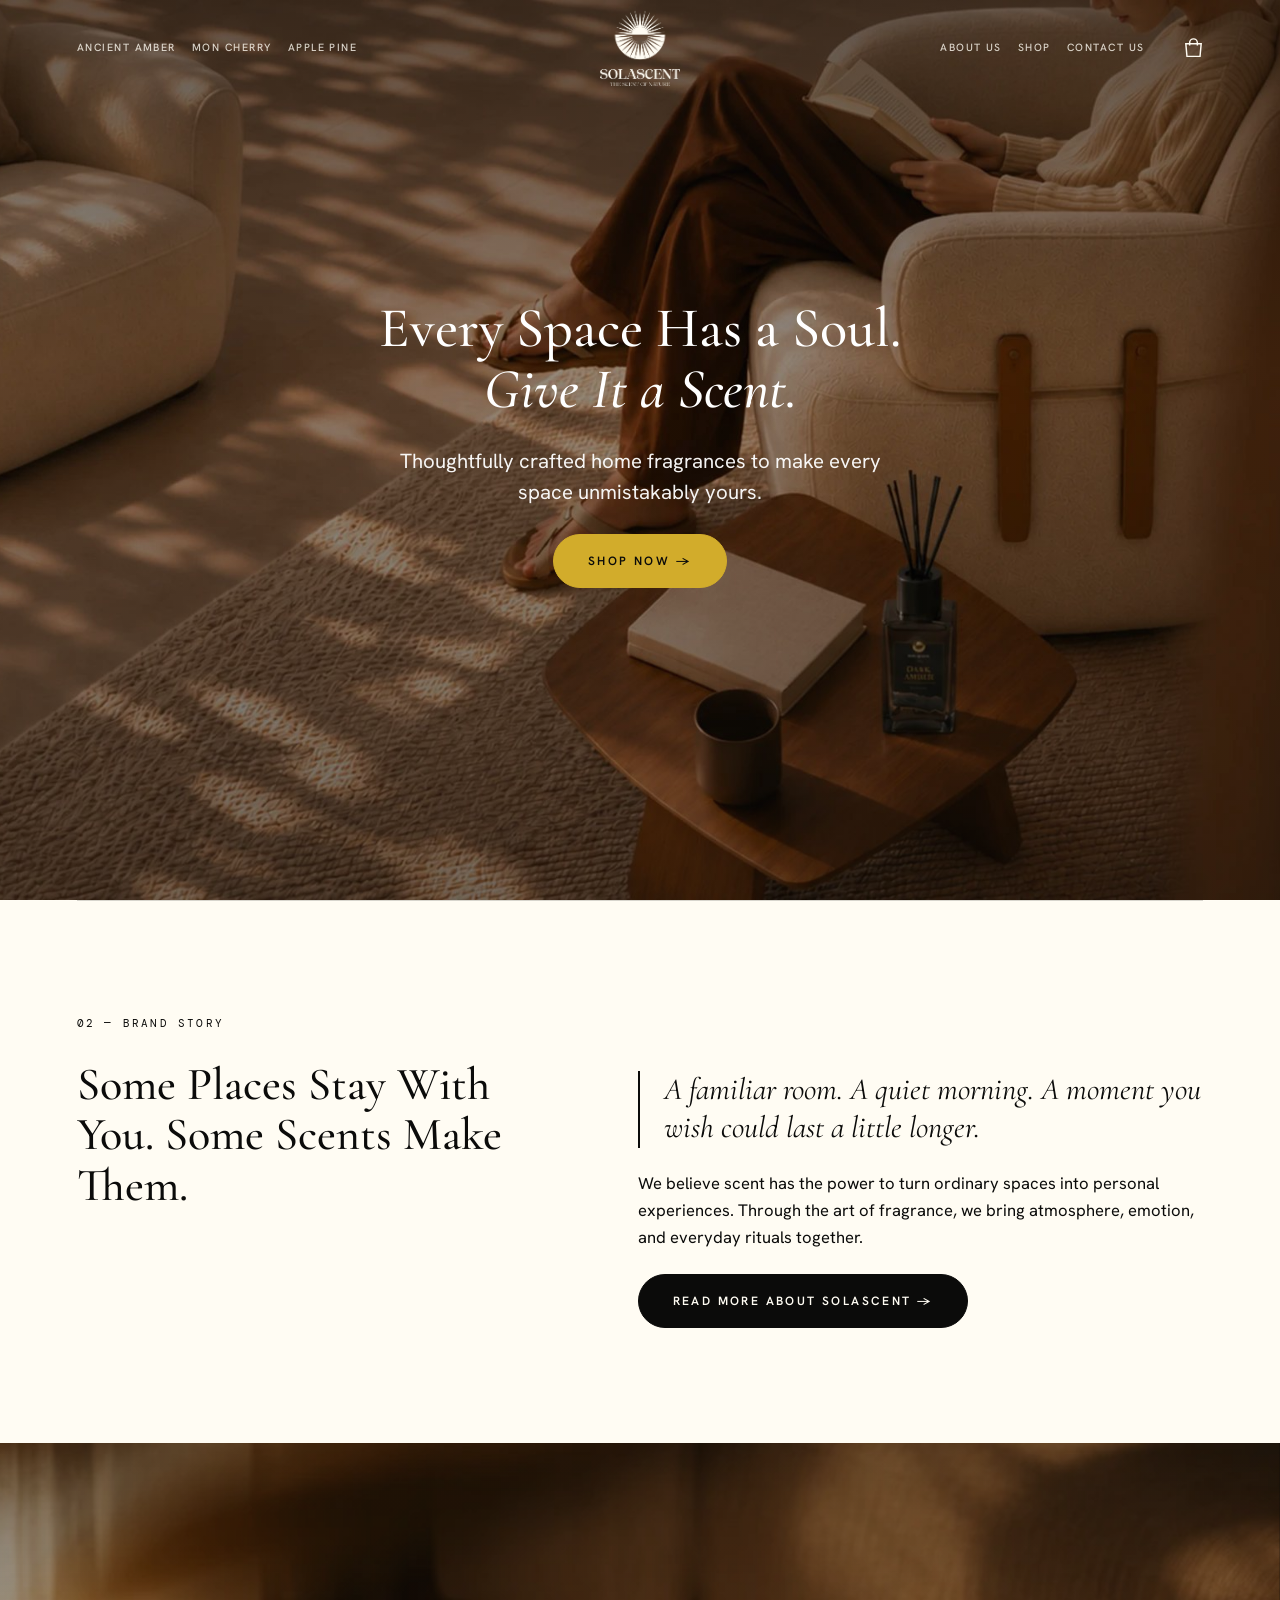
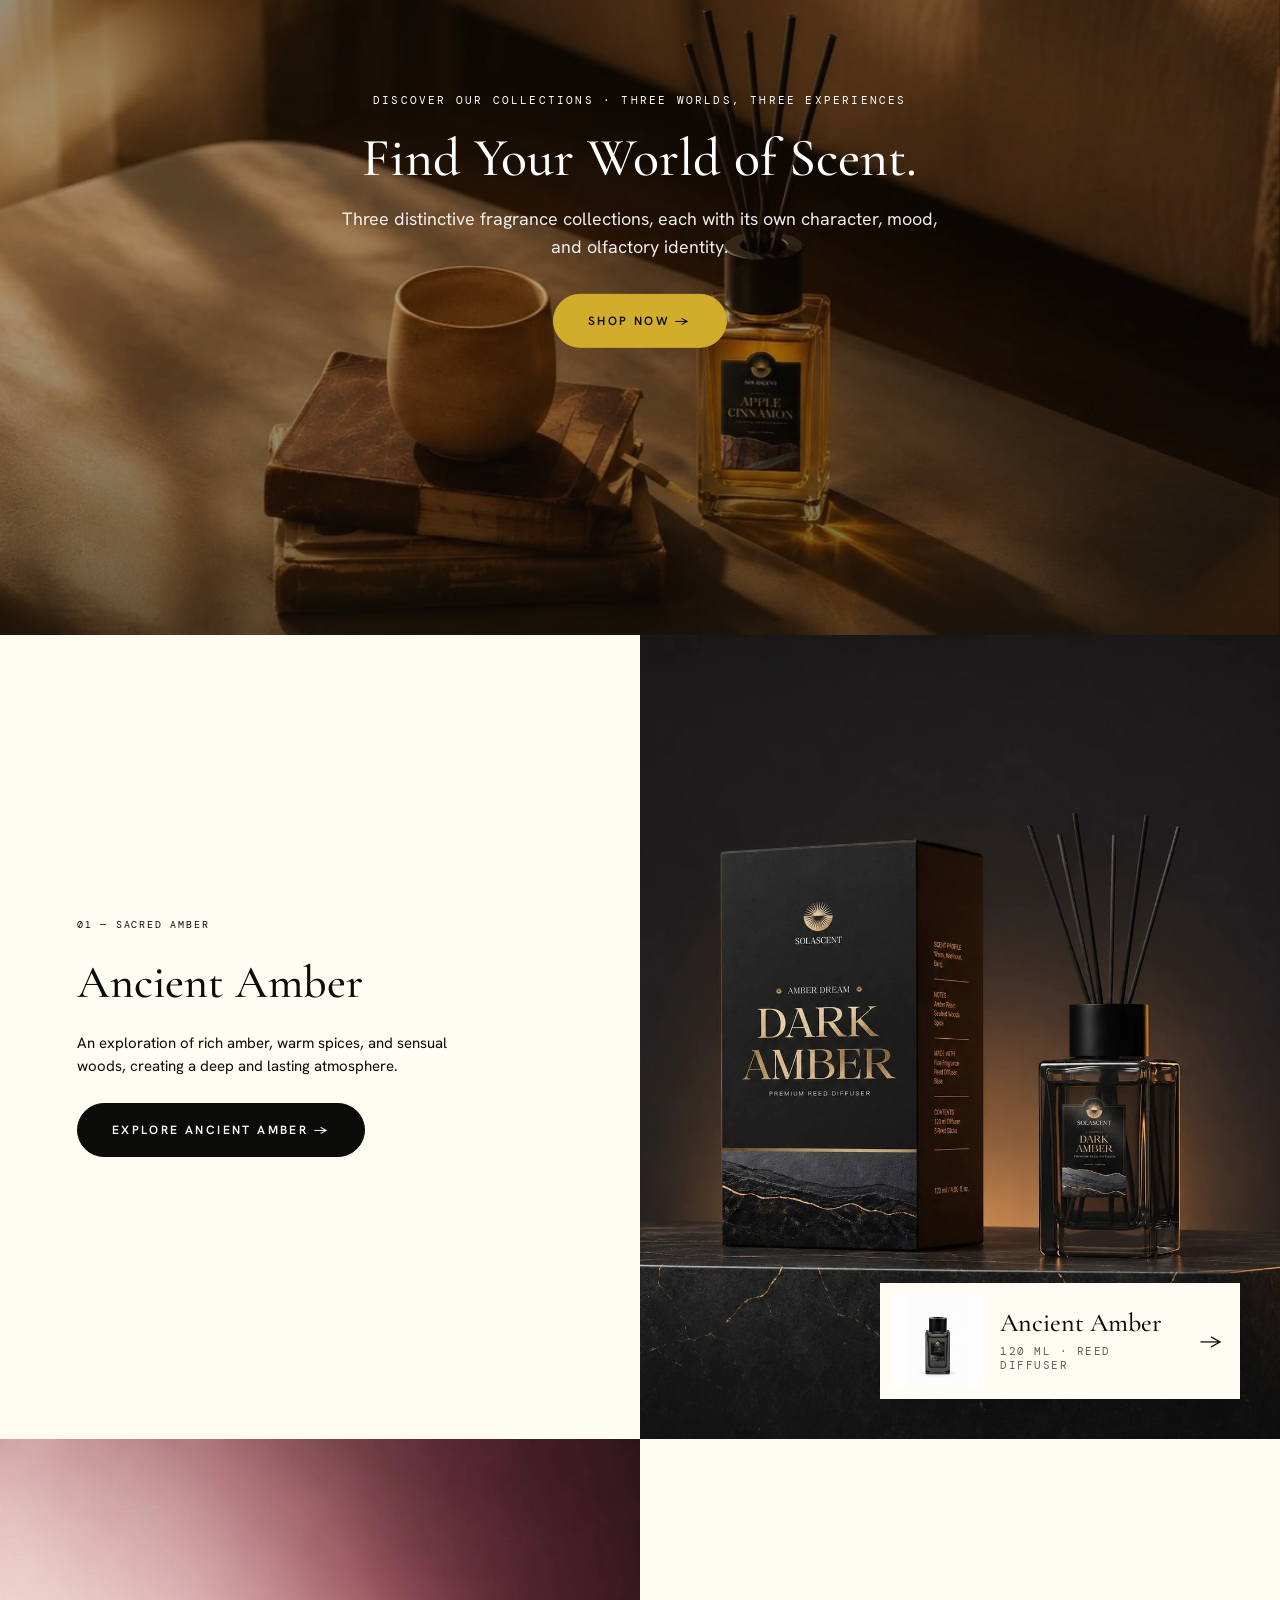
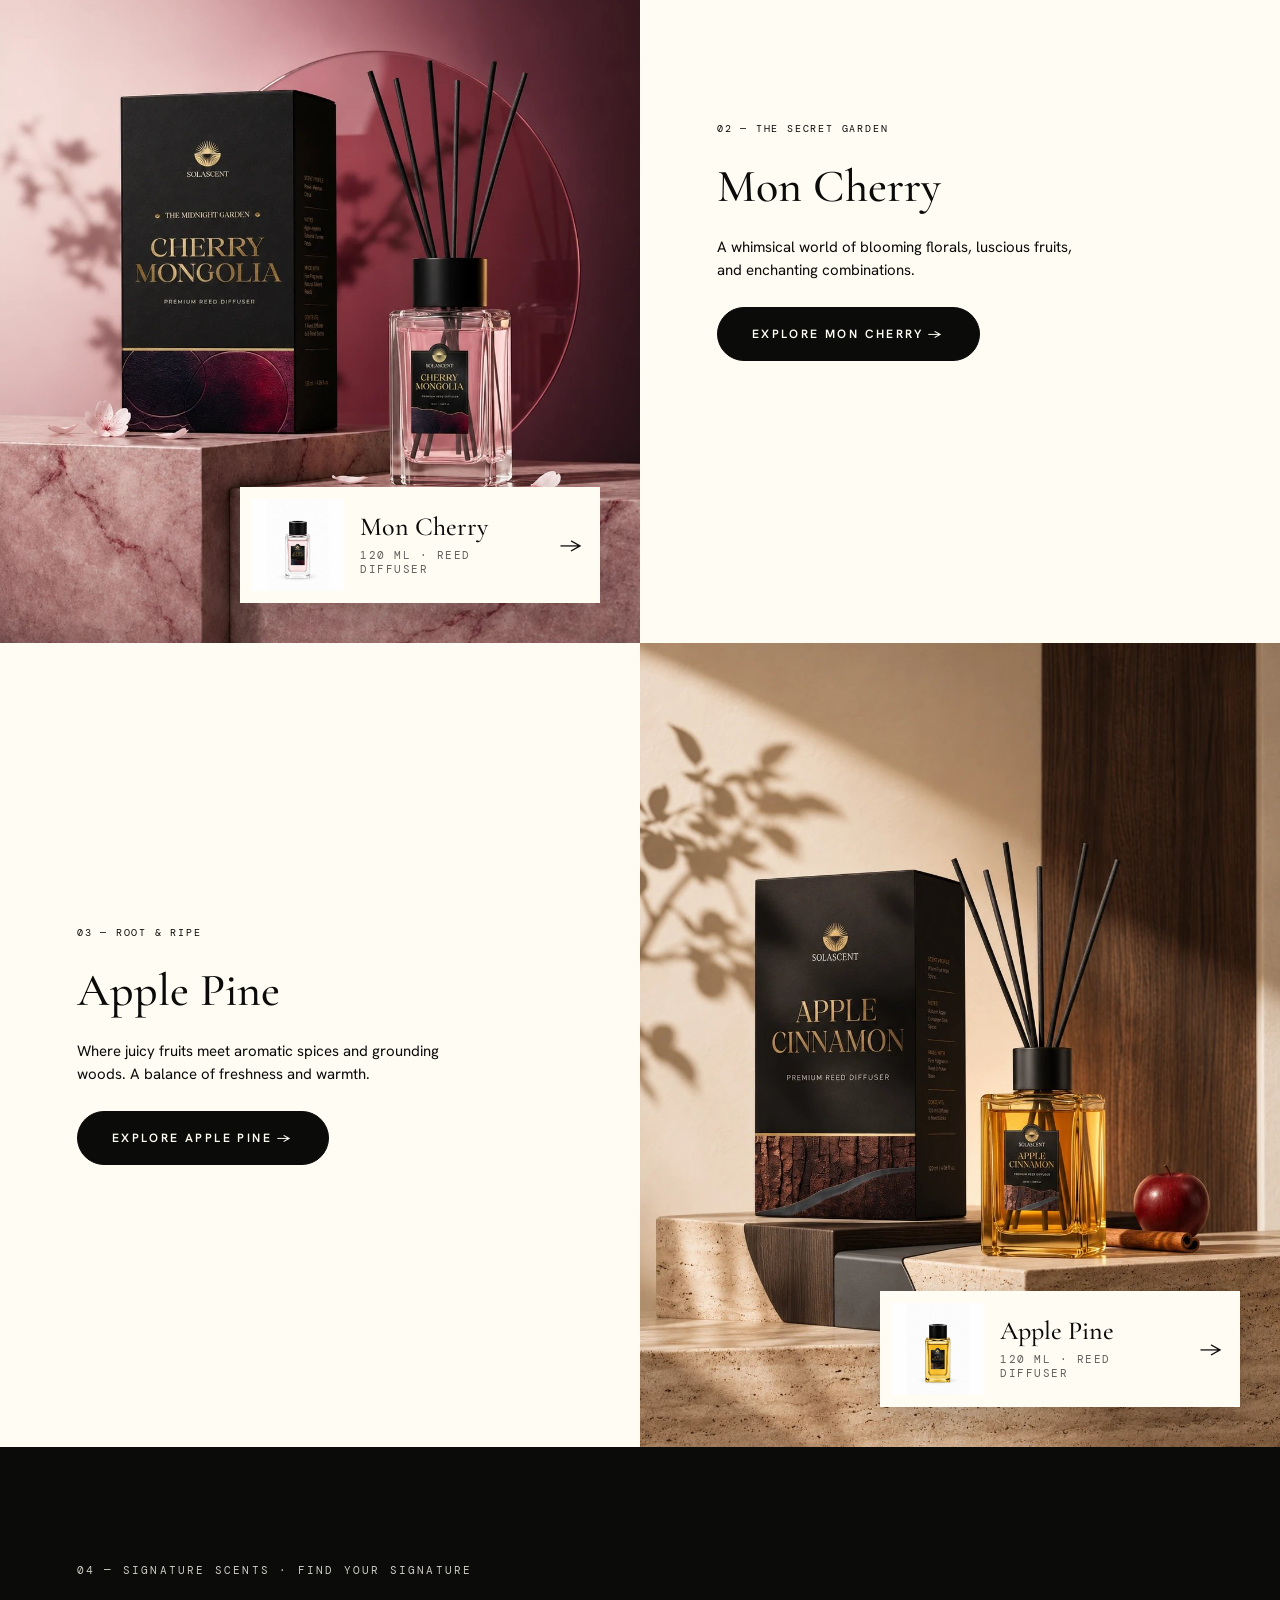
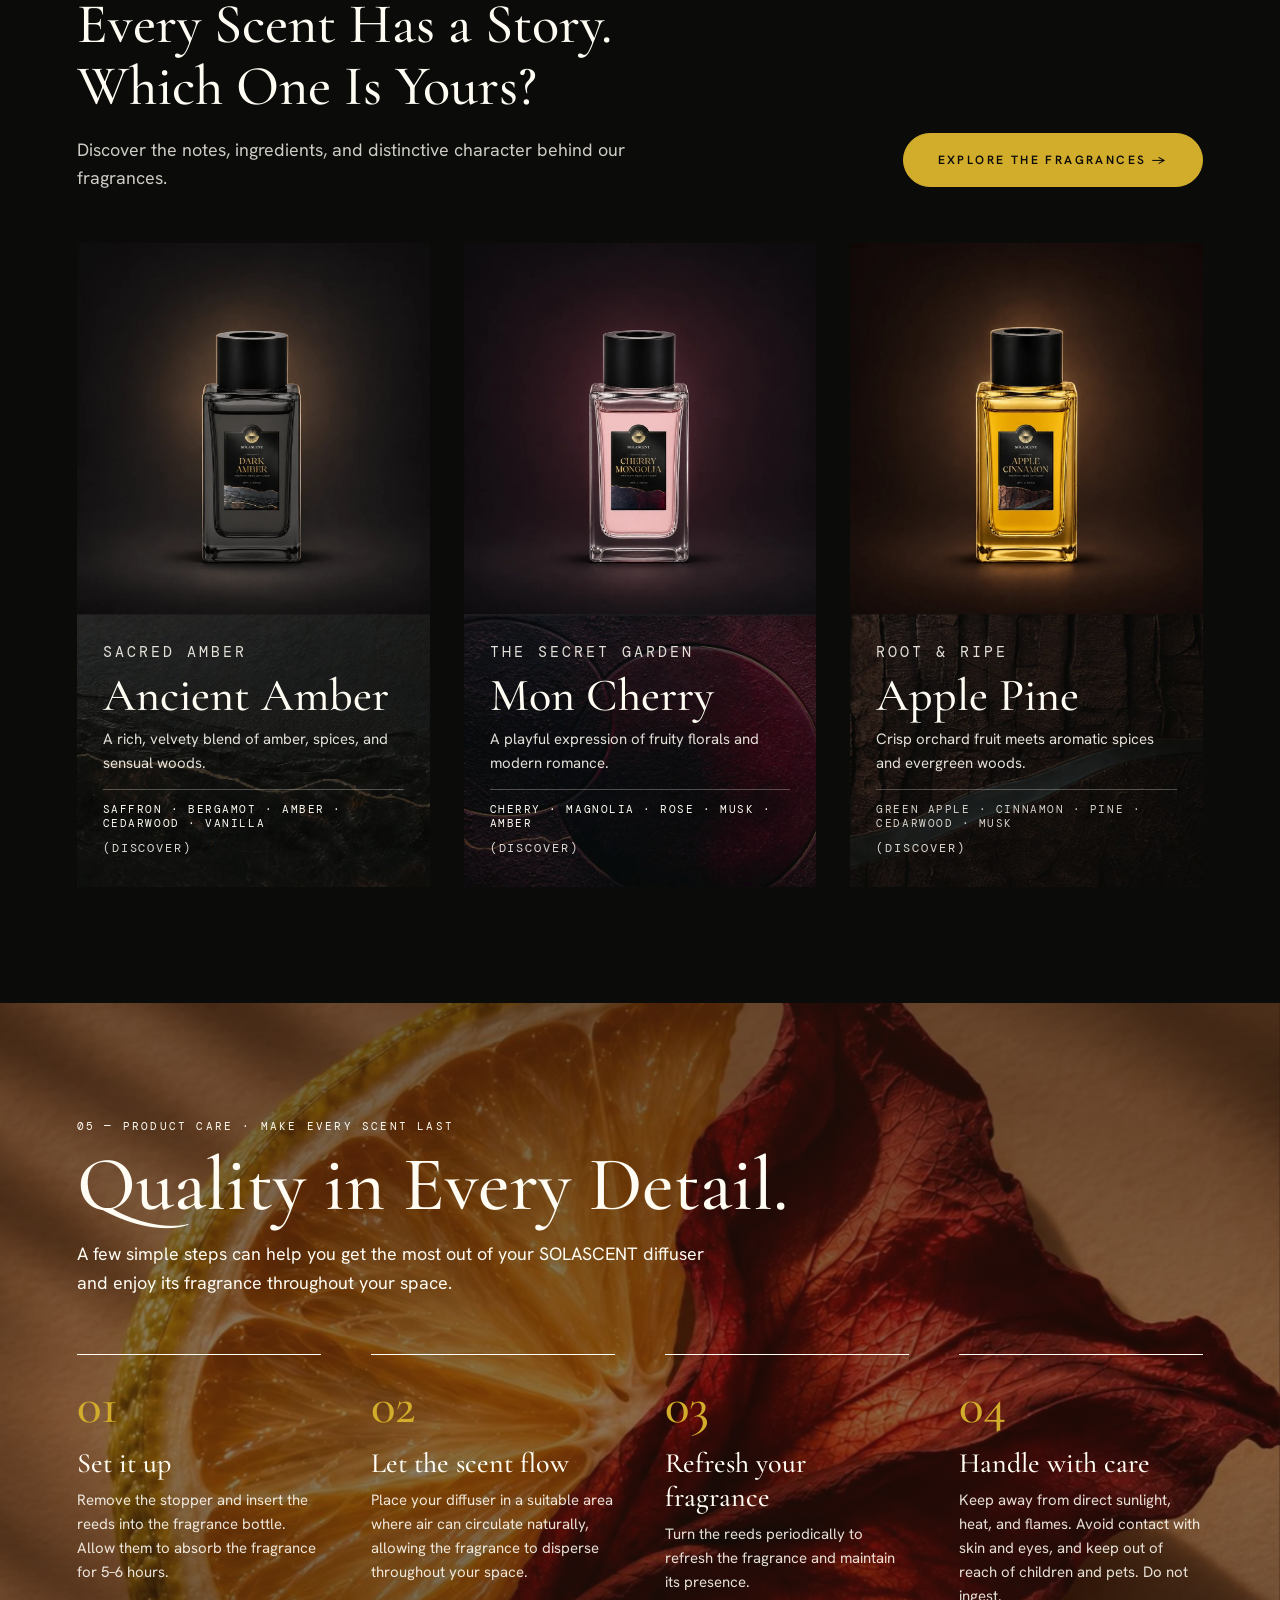
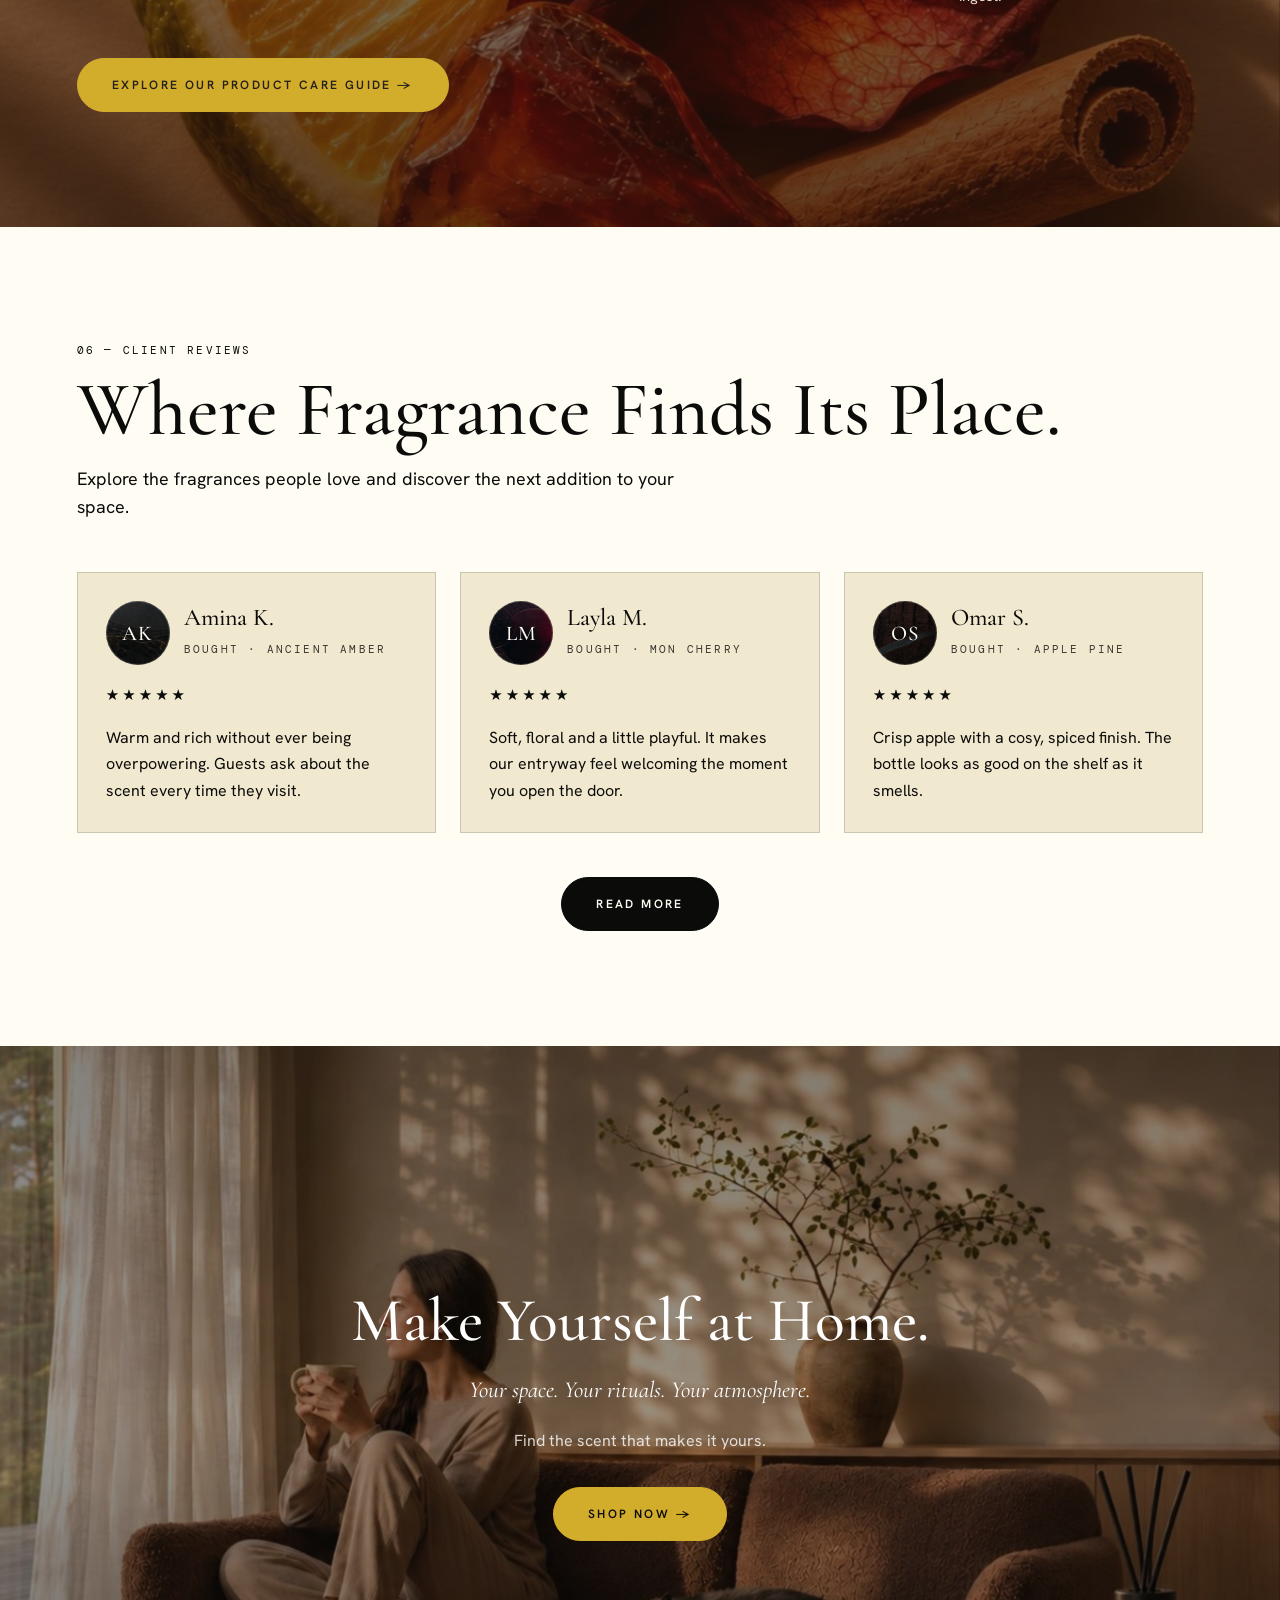
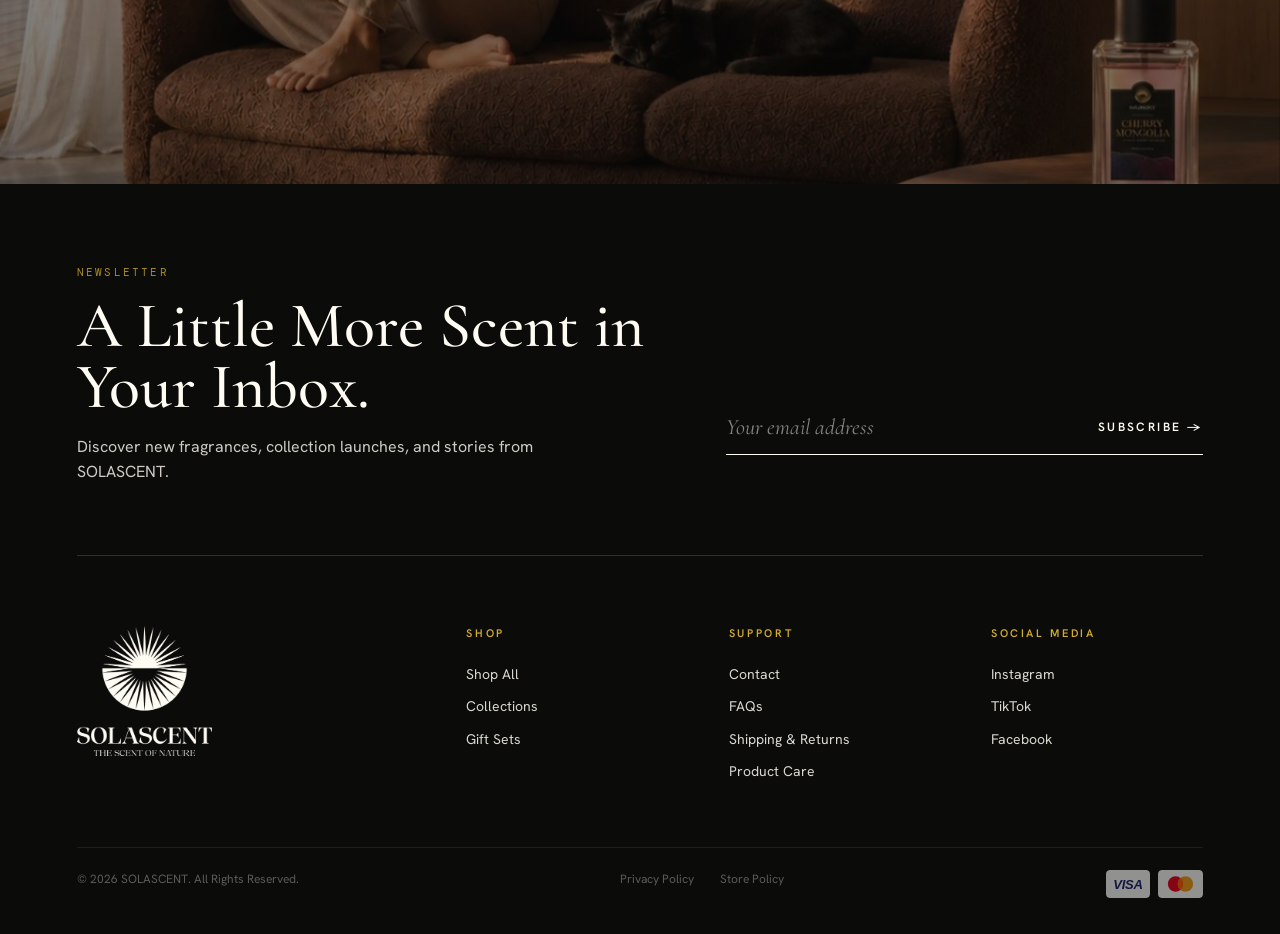
==== solascent-website/index.html @ 5357837a "Add Solascent website Static multi-page site: home, shop, about, contact, three fragrance pages (Anc" ====
<!doctype html>
<html lang="en">
<head>
<meta charset="utf-8">
<meta name="viewport" content="width=device-width, initial-scale=1">
<title>SOLASCENT — Every Space Has a Soul. Give It a Scent.</title>
<meta name="description" content="Thoughtfully crafted home fragrances and diffusers designed to transform your atmosphere. Ancient Amber, Mon Cherry and Apple Pine reed diffusers.">
<meta property="og:title" content="SOLASCENT — Every Space Has a Soul. Give It a Scent.">
<meta property="og:description" content="Thoughtfully crafted home fragrances and diffusers designed to transform your atmosphere. Ancient Amber, Mon Cherry and Apple Pine reed diffusers.">
<meta property="og:image" content="assets/img/ancient-amber.jpg">
<meta property="og:type" content="website">
<meta name="theme-color" content="#0B0B0A">
<link rel="icon" href="assets/img/favicon.png">
<link rel="preconnect" href="https://fonts.googleapis.com"><link rel="preconnect" href="https://fonts.gstatic.com" crossorigin>
<link rel="stylesheet" href="https://fonts.googleapis.com/css2?family=Cormorant+Garamond:ital,wght@0,400;0,500;0,600;1,400;1,500&family=DM+Mono:wght@400;500&family=Hanken+Grotesk:wght@400;500;600&display=swap">
<link rel="stylesheet" href="css/styles.css?v=19a23e52">
</head>
<body class="t-dark home">
<a class="skip" href="#main">Skip to content</a>
<header class="site-header">
  <div class="hd-left"><button class="menu-btn" type="button" data-open-menu aria-label="Open menu">Menu</button><nav class="nav" aria-label="Collections"><a href="ancient-amber.html">Ancient Amber</a><a href="mon-cherry.html">Mon Cherry</a><a href="apple-pine.html">Apple Pine</a></nav></div>
  <a class="logo center" href="index.html" aria-label="Solascent home"><img src="assets/img/logo-lockup-light.png" alt="Solascent, the scent of nature" width="700" height="673"></a>
  <div class="hd-right"><nav class="nav" aria-label="Main"><a href="about.html">About Us</a><a href="shop.html">Shop</a><a href="contact.html">Contact Us</a></nav><button class="cart-btn" type="button" data-open-cart aria-label="Open cart"><svg viewBox="0 0 26 26" fill="none" stroke="currentColor" stroke-width="1.5" aria-hidden="true"><path d="M5 9h16l-1.2 13.2H6.2z"/><path d="M9 11V8a4 4 0 0 1 8 0v3"/></svg><span class="badge" hidden>0</span></button></div>
</header>
<div class="sheet" id="sheet" aria-hidden="true" role="dialog" aria-label="Menu">
  <div class="top"><button type="button" class="menu-close" data-close-menu aria-label="Close menu">×</button><a class="logo " href="index.html" aria-label="Solascent home"><img class="mk" src="assets/img/logo-mark-light.png" alt="" width="34" height="34"><img class="wm" src="assets/img/logo-wordmark-light.png" alt="Solascent" width="120" height="15"></a><button class="cart-btn" type="button" data-open-cart aria-label="Open cart" style="justify-self:end"><svg viewBox="0 0 26 26" fill="none" stroke="currentColor" stroke-width="1.5" aria-hidden="true"><path d="M5 9h16l-1.2 13.2H6.2z"/><path d="M9 11V8a4 4 0 0 1 8 0v3"/></svg><span class="badge" hidden>0</span></button></div>
  <nav aria-label="Mobile"><a href="index.html" aria-current="page">Home<small></small></a><a href="about.html">About Us<small>Our story</small></a><a href="shop.html">Shop<small>All diffusers</small></a><a href="ancient-amber.html">Ancient Amber<small>Sacred Amber</small></a><a href="mon-cherry.html">Mon Cherry<small>The Secret Garden</small></a><a href="apple-pine.html">Apple Pine<small>Root &amp; Ripe</small></a><a href="contact.html">Contact Us<small></small></a></nav>
  <div class="foot"><span class="ph">Instagram</span> &nbsp; <span class="ph">Social links TBC</span></div>
</div>
<main id="main">
<section class="hero-brand t-dark" aria-labelledby="h1">
  <div class="bg"><img src="assets/img/hero.jpg?v=ef0d3afd" alt="A woman reading in a sunlit living room beside a Solascent reed diffuser" fetchpriority="high"></div>
  <div class="tx"><h1 class="sr" id="h1"><span class="ln">Every Space Has a Soul.</span><em class="ln">Give It a Scent.</em></h1>
    <p>Thoughtfully crafted home fragrances to make every space unmistakably yours.</p>
    <div class="cta"><a class="btn" href="shop.html">Shop Now →</a></div></div>
</section>

<section class="band t-light story-band" id="story" aria-labelledby="h-story">
  <p class="ey">02 — Brand story</p>
  <div class="story"><h2 class="sr" id="h-story" data-split>Some Places Stay With You. Some Scents Make Them.</h2>
    <div class="bd"><p class="q">A familiar room. A quiet morning. A moment you wish could last a little longer.</p>
      <p>We believe scent has the power to turn ordinary spaces into personal experiences. Through the art of fragrance, we bring atmosphere, emotion, and everyday rituals together.</p>
      <p><a class="btn" href="about.html">Read more about Solascent →</a></p></div></div>
</section>

<section class="parallax" id="collections" data-parallax aria-labelledby="h-coll">
  <div class="pbg"><img src="assets/img/collections-bg.jpg?v=1ba01707" alt="A reed diffuser on a sunlit coffee table beside old books and a ceramic cup" loading="lazy"></div>
  <div class="pcon">
    <p class="ey">Discover our collections · Three worlds, three experiences</p>
    <h2 class="sr h2" id="h-coll">Find Your World of Scent.</h2>
    <p class="sub">Three distinctive fragrance collections, each with its own character, mood, and olfactory identity.</p>
    <a class="btn" href="shop.html" style="margin-top:10px">Shop Now →</a>
  </div>
</section>
<section class="hero home-world t-light" aria-labelledby="h-ancient-amber">
  <div class="tx"><p class="ey">01 — Sacred Amber</p>
    <h3 class="sr" id="h-ancient-amber">Ancient Amber</h3><p>An exploration of rich amber, warm spices, and sensual woods, creating a deep and lasting atmosphere.</p>
    <div class="cta"><a class="btn" href="ancient-amber.html">Explore Ancient Amber →</a></div></div>
  <div class="pl photo"><img src="assets/img/ancient-amber-scene.jpg?v=26f44ae5" alt="Ancient Amber reed diffuser beside its box on a black marble shelf" loading="lazy"><a class="fc" href="ancient-amber.html"><span class="th" style="background-image:url(assets/img/ancient-amber.jpg);background-color:var(--plinth)"></span><span><span class="nm">Ancient Amber</span><small>120 ml · Reed diffuser</small></span><span aria-hidden="true" style="font-size:20px">→</span></a></div>
</section>
<section class="hero home-world t-light rev" aria-labelledby="h-mon-cherry">
  <div class="tx"><p class="ey">02 — The Secret Garden</p>
    <h3 class="sr" id="h-mon-cherry">Mon Cherry</h3><p>A whimsical world of blooming florals, luscious fruits, and enchanting combinations.</p>
    <div class="cta"><a class="btn" href="mon-cherry.html">Explore Mon Cherry →</a></div></div>
  <div class="pl photo"><img src="assets/img/mon-cherry-scene.jpg?v=516d6078" alt="Mon Cherry reed diffuser beside its box on pink marble with cherry blossom petals" loading="lazy"><a class="fc" href="mon-cherry.html"><span class="th" style="background-image:url(assets/img/mon-cherry.jpg);background-color:var(--plinth)"></span><span><span class="nm">Mon Cherry</span><small>120 ml · Reed diffuser</small></span><span aria-hidden="true" style="font-size:20px">→</span></a></div>
</section>
<section class="hero home-world t-light" aria-labelledby="h-apple-pine">
  <div class="tx"><p class="ey">03 — Root &amp; Ripe</p>
    <h3 class="sr" id="h-apple-pine">Apple Pine</h3><p>Where juicy fruits meet aromatic spices and grounding woods. A balance of freshness and warmth.</p>
    <div class="cta"><a class="btn" href="apple-pine.html">Explore Apple Pine →</a></div></div>
  <div class="pl photo"><img src="assets/img/apple-pine-scene.jpg?v=8210fb4c" alt="Apple Pine reed diffuser beside its box on travertine with a red apple and cinnamon stick" loading="lazy"><a class="fc" href="apple-pine.html"><span class="th" style="background-image:url(assets/img/apple-pine.jpg);background-color:var(--plinth)"></span><span><span class="nm">Apple Pine</span><small>120 ml · Reed diffuser</small></span><span aria-hidden="true" style="font-size:20px">→</span></a></div>
</section>


<section class="band t-dark sig-band" aria-labelledby="h-sig">
  <div class="sig-head"><div class="sig-txt">
  <p class="ey">04 — Signature scents · Find your signature</p>
  <h2 class="sr h2" id="h-sig" style="margin-top:14px"><span class="ln">Every Scent Has a Story.</span><span class="ln">Which One Is Yours?</span></h2>
  <p class="sub">Discover the notes, ingredients, and distinctive character behind our fragrances.</p>
  </div>
  <a class="btn" href="shop.html">Explore the Fragrances →</a></div>
  <div class="sigs"><a class="sig t-dark" href="ancient-amber.html"><div class="pl"><img src="assets/img/sig-product-ancient-amber.jpg?v=98f2f762" alt="Ancient Amber reed diffuser" loading="lazy"></div>
  <div class="mt" style="background-image:url(assets/img/sig-ancient-amber.jpg)"><p class="ey">Sacred Amber</p><h3 class="sr">Ancient Amber</h3><p>A rich, velvety blend of amber, spices, and sensual woods.</p><p class="notes-line">Saffron · Bergamot · Amber · Cedarwood · Vanilla</p><span class="lnk" style="margin-left:0">(Discover)</span></div></a>
<a class="sig t-cherry" href="mon-cherry.html"><div class="pl"><img src="assets/img/sig-product-mon-cherry.jpg?v=0b81625d" alt="Mon Cherry reed diffuser" loading="lazy"></div>
  <div class="mt" style="background-image:url(assets/img/sig-mon-cherry.jpg)"><p class="ey">The Secret Garden</p><h3 class="sr">Mon Cherry</h3><p>A playful expression of fruity florals and modern romance.</p><p class="notes-line">Cherry · Magnolia · Rose · Musk · Amber</p><span class="lnk" style="margin-left:0">(Discover)</span></div></a>
<a class="sig t-apple" href="apple-pine.html"><div class="pl"><img src="assets/img/sig-product-apple-pine.jpg?v=24b5225d" alt="Apple Pine reed diffuser" loading="lazy"></div>
  <div class="mt" style="background-image:url(assets/img/sig-apple-pine.jpg)"><p class="ey">Root &amp; Ripe</p><h3 class="sr">Apple Pine</h3><p>Crisp orchard fruit meets aromatic spices and evergreen woods.</p><p class="notes-line">Green Apple · Cinnamon · Pine · Cedarwood · Musk</p><span class="lnk" style="margin-left:0">(Discover)</span></div></a>
</div>
</section>

<section class="band t-apple care-px" id="care" data-parallax aria-labelledby="h-care">
  <div class="pbg"><img src="assets/img/care-bg.jpg?v=9449e3e1" alt="" loading="lazy"></div>
  <p class="ey">05 — Product care · Make every scent last</p>
  <h2 class="sr h2" id="h-care" style="margin-top:14px">Quality in Every Detail.</h2>
  <p class="sub">A few simple steps can help you get the most out of your SOLASCENT diffuser and enjoy its fragrance throughout your space.</p>
  <div class="steps four"><div><div class="nu" aria-hidden="true">01</div><h3>Set it up</h3><p>Remove the stopper and insert the reeds into the fragrance bottle. Allow them to absorb the fragrance for 5–6 hours.</p></div><div><div class="nu" aria-hidden="true">02</div><h3>Let the scent flow</h3><p>Place your diffuser in a suitable area where air can circulate naturally, allowing the fragrance to disperse throughout your space.</p></div><div><div class="nu" aria-hidden="true">03</div><h3>Refresh your fragrance</h3><p>Turn the reeds periodically to refresh the fragrance and maintain its presence.</p></div><div><div class="nu" aria-hidden="true">04</div><h3>Handle with care</h3><p>Keep away from direct sunlight, heat, and flames. Avoid contact with skin and eyes, and keep out of reach of children and pets. Do not ingest.</p></div></div>
  <p style="margin-top:50px"><a class="btn" href="#care">Explore Our Product Care Guide →</a></p>
</section>

<section class="band t-light" aria-labelledby="h-real">
  <p class="ey">06 — Client reviews</p>
  <h2 class="sr h2" id="h-real" style="margin-top:14px">Where Fragrance Finds Its Place.</h2>
  <p class="sub">Explore the fragrances people love and discover the next addition to your space.</p>
  <div class="revs" id="revs"><figure class="rev-card"><div class="client"><span class="avatar" style="--c:#2b2a27;background-image:url(assets/img/reviews/client-1.jpg),url(assets/img/sig-ancient-amber.jpg)"><b>AK</b></span><div><figcaption class="who">Amina K.</figcaption><span class="ey">Bought · Ancient Amber</span></div></div><p class="stars" aria-label="5 out of 5 stars">★★★★★</p><blockquote>Warm and rich without ever being overpowering. Guests ask about the scent every time they visit.</blockquote></figure><figure class="rev-card"><div class="client"><span class="avatar" style="--c:#7d1e3c;background-image:url(assets/img/reviews/client-2.jpg),url(assets/img/sig-mon-cherry.jpg)"><b>LM</b></span><div><figcaption class="who">Layla M.</figcaption><span class="ey">Bought · Mon Cherry</span></div></div><p class="stars" aria-label="5 out of 5 stars">★★★★★</p><blockquote>Soft, floral and a little playful. It makes our entryway feel welcoming the moment you open the door.</blockquote></figure><figure class="rev-card"><div class="client"><span class="avatar" style="--c:#6a4330;background-image:url(assets/img/reviews/client-3.jpg),url(assets/img/sig-apple-pine.jpg)"><b>OS</b></span><div><figcaption class="who">Omar S.</figcaption><span class="ey">Bought · Apple Pine</span></div></div><p class="stars" aria-label="5 out of 5 stars">★★★★★</p><blockquote>Crisp apple with a cosy, spiced finish. The bottle looks as good on the shelf as it smells.</blockquote></figure><figure class="rev-card more"><div class="client"><span class="avatar" style="--c:#2b2a27;background-image:url(assets/img/reviews/client-4.jpg),url(assets/img/sig-ancient-amber.jpg)"><b>NH</b></span><div><figcaption class="who">Nour H.</figcaption><span class="ey">Bought · Ancient Amber</span></div></div><p class="stars" aria-label="5 out of 5 stars">★★★★★</p><blockquote>Exactly the atmosphere I wanted for my study. Calm, grounded and elegant.</blockquote></figure><figure class="rev-card more"><div class="client"><span class="avatar" style="--c:#7d1e3c;background-image:url(assets/img/reviews/client-5.jpg),url(assets/img/sig-mon-cherry.jpg)"><b>SA</b></span><div><figcaption class="who">Sara A.</figcaption><span class="ey">Bought · Mon Cherry</span></div></div><p class="stars" aria-label="5 out of 5 stars">★★★★★</p><blockquote>I bought it as a gift and ended up ordering one for myself. The packaging feels truly premium.</blockquote></figure><figure class="rev-card more"><div class="client"><span class="avatar" style="--c:#6a4330;background-image:url(assets/img/reviews/client-6.jpg),url(assets/img/sig-apple-pine.jpg)"><b>KT</b></span><div><figcaption class="who">Karim T.</figcaption><span class="ey">Bought · Apple Pine</span></div></div><p class="stars" aria-label="5 out of 5 stars">★★★★★</p><blockquote>It reminds me of autumn evenings at home. Easy to set up and it spreads nicely through the room.</blockquote></figure></div>
  <p class="rev-cta"><button class="btn" type="button" data-reviews-toggle aria-expanded="false" aria-controls="revs">Read more</button></p>
</section>

<section class="closing t-dark" data-parallax aria-labelledby="h-close">
  <div class="cbg pbg"><img src="assets/img/closing-bg.jpg?v=3820150b" alt="A woman relaxing on a sofa in a sunlit living room beside a Solascent reed diffuser" loading="lazy"></div>
  <h2 class="sr" id="h-close">Make Yourself at Home.</h2>
  <p class="l1">Your space. Your rituals. Your atmosphere.</p>
  <p class="l2">Find the scent that makes it yours.</p>
  <a class="btn" href="shop.html">Shop Now →</a>
</section>
</main>
<footer class="site-footer t-dark">
  <div class="news">
    <div><p class="ey" style="color:var(--brass)">Newsletter</p><h2 class="sr">A Little More Scent in Your Inbox.</h2>
      <p>Discover new fragrances, collection launches, and stories from SOLASCENT.</p></div>
    <form id="newsletterForm" novalidate>
      <label class="vh" for="nl-email">Email address</label>
      <div class="nl-row"><input id="nl-email" name="email" type="email" autocomplete="email" placeholder="Your email address" required><button class="btn" type="submit">Subscribe →</button></div>
      <p class="nl-msg" id="nlMsg" role="status"></p>
    </form>
  </div>
  <div class="cols">
    <div><a class="logo foot-logo" href="index.html" aria-label="Solascent home"><img src="assets/img/logo-lockup-light.png" alt="Solascent, the scent of nature" width="700" height="673" loading="lazy"></a></div>
    <div><h2>Shop</h2><ul><li><a href="shop.html">Shop All</a></li><li><a href="index.html#collections">Collections</a></li><li><span class="ph">Gift Sets</span></li></ul></div>
    <div><h2>Support</h2><ul><li><a href="contact.html">Contact</a></li><li><span class="ph">FAQs</span></li><li><span class="ph">Shipping &amp; Returns</span></li><li><a href="index.html#care">Product Care</a></li></ul></div>
    <div><h2>Social Media</h2><ul><li><span class="ph">Instagram</span></li><li><span class="ph">TikTok</span></li><li><span class="ph">Facebook</span></li></ul></div>
  </div>
  <div class="base"><span>© 2026 SOLASCENT. All Rights Reserved.</span><span class="legal"><a href="privacy.html">Privacy Policy</a><a href="policy.html">Store Policy</a></span><span class="pay" role="group" aria-label="Payment methods"><img src="assets/img/payments/visa.svg" alt="Visa" width="46" height="29" loading="lazy"><img src="assets/img/payments/mastercard.svg" alt="Mastercard" width="46" height="29" loading="lazy"></span></div>
</footer>
<div class="scrim" id="scrim" data-close-cart></div>
<aside class="drawer" id="drawer" aria-hidden="true" role="dialog" aria-label="Cart">
  <div class="dh"><b>Your cart</b><button type="button" id="cartClose" data-close-cart>Close ×</button></div>
  <div class="items" id="cartItems"></div>
  <div class="df">
    <div class="tot"><span>Subtotal</span><span id="cartTotal">—</span></div>
    <small>Shipping and taxes are calculated at checkout.</small>
    <a class="btn full" id="checkout" href="#" aria-disabled="true">Checkout</a>
    <small id="checkoutNote" role="status"></small>
    <button type="button" class="btn ol full" data-close-cart>Continue shopping</button>
  </div>
</aside>
<script src="js/config.js?v=e39d27ba"></script>
<script src="js/main.js?v=111edff1"></script>
</body>
</html>
---- solascent-website/css/styles.css ----
/* ==========================================================
   SOLASCENT — site styles
   Palette from Brand Design System: Obsidian, Matte White, Solar Brass
   Per-fragrance themes derive from the approved packaging.
   ========================================================== */
:root{
  --obs:#0B0B0A; --cream:#FFFCF3; --brass:#D2AC2B; --carbon:#241F1A; --concrete:#9A9892;
  --serif:'Cormorant Garamond','Times New Roman',serif;
  --sans:'Hanken Grotesk',system-ui,-apple-system,'Segoe UI',sans-serif;
  --mono:'DM Mono',ui-monospace,Menlo,monospace;
  --pad:clamp(20px,6vw,90px);
  --hh:84px;
  --ease:cubic-bezier(.2,.7,.2,1);
}
/* ---------- themes ---------- */
.t-dark  {--bg:#0B0B0A;--surf:#171614;--fg:#FFFCF3;--ac:#D2AC2B;--acfg:#0B0B0A;--plinth:#CFC6B2;--t1:#2b2a27;--t2:#0B0B0A;--line:rgba(255,252,243,.18)}
.t-cherry{--bg:#F5E6E5;--surf:#EBD0D1;--fg:#2A1426;--ac:#6E1B38;--acfg:#FFFCF3;--plinth:#E3BDC1;--t1:#4a2142;--t2:#7d1e3c;--line:rgba(42,20,38,.2)}
.t-apple {--bg:#3A2318;--surf:#2E1B12;--fg:#FFFCF3;--ac:#D2AC2B;--acfg:#241F1A;--plinth:#E6C27C;--t1:#6a4330;--t2:#3a2318;--line:rgba(255,252,243,.2)}
.t-light {--bg:#FFFCF3;--surf:#F1E9CF;--fg:#0B0B0A;--ac:#0B0B0A;--acfg:#FFFCF3;--plinth:#E8E1CF;--line:rgba(11,11,10,.16)}

*,*::before,*::after{box-sizing:border-box}
html{scroll-behavior:smooth;-webkit-text-size-adjust:100%}
body{margin:0;background:var(--bg);color:var(--fg);font-family:var(--sans);font-size:16px;line-height:1.6;-webkit-font-smoothing:antialiased}
img{display:block;max-width:100%}
a{color:inherit;text-decoration:none}
button{font:inherit;color:inherit;background:none;border:0;cursor:pointer}
ul{list-style:none;margin:0;padding:0}
h1,h2,h3,p{margin:0}
.sr{font-family:var(--serif);font-weight:500;line-height:.95}
.ey{font-family:var(--mono);font-size:11px;letter-spacing:.2em;text-transform:uppercase;opacity:.8;font-weight:400}
.vh{position:absolute;width:1px;height:1px;overflow:hidden;clip:rect(0 0 0 0);white-space:nowrap}
.skip{position:absolute;left:12px;top:-60px;background:var(--brass);color:var(--obs);padding:10px 16px;z-index:200;font-size:13px}
.skip:focus{top:12px}
:focus-visible{outline:2px solid var(--brass);outline-offset:3px}
.ph{border-bottom:1px dashed currentColor;opacity:.65;font-family:var(--serif);font-style:italic;font-size:1.05em;white-space:normal}

/* ---------- buttons ---------- */
.btn{border-radius:999px;display:inline-flex;align-items:center;justify-content:center;gap:12px;padding:18px 34px;background:var(--ac);color:var(--acfg);border:1px solid var(--ac);font:600 12px var(--sans);letter-spacing:.2em;text-transform:uppercase;transition:transform .3s var(--ease),opacity .3s,background .3s,color .3s}
.btn:hover{transform:translateY(-2px)}
.btn.ol{background:transparent;color:inherit;border-color:currentColor}
.btn.sm{padding:12px 20px;font-size:11px}
.btn.full{display:flex;width:100%}
.lnk{font:400 12px var(--mono);letter-spacing:.16em;text-transform:uppercase;opacity:.85;margin-left:22px;border-bottom:1px solid transparent;transition:border-color .3s}
.lnk:hover{border-color:currentColor}

/* ---------- header ---------- */
:root{--hh:96px}
.site-header{position:sticky;top:0;z-index:80;display:grid;grid-template-columns:1fr auto 1fr;align-items:center;height:var(--hh);padding:0 var(--pad);background:var(--bg);color:var(--fg);border-bottom:1px solid var(--line);transition:box-shadow .4s}
.site-header.stuck{box-shadow:0 10px 30px rgba(0,0,0,.18)}
.logo{display:flex;align-items:center}
.logo .mk{height:34px;width:auto}.logo .wm{height:15px;width:auto}
.logo.center{justify-self:center}
.logo.center img{height:76px;width:auto}
.t-cherry .site-header .logo img{filter:invert(1)}
.hd-left{display:flex;align-items:center;justify-self:start}
.hd-right{justify-self:end;display:flex;align-items:center;gap:clamp(18px,2.4vw,36px)}
.nav{display:flex;gap:clamp(18px,2.4vw,34px);font-size:11.5px;letter-spacing:.18em;text-transform:uppercase;font-weight:500;white-space:nowrap}
.nav a{padding:8px 0;border-bottom:1px solid transparent;opacity:.8;transition:opacity .3s,border-color .3s}
.nav a:hover{opacity:1}
.nav a[aria-current=page]{border-color:var(--brass);opacity:1}
.cart-btn{position:relative;width:28px;height:28px;display:grid;place-items:center}
.cart-btn svg{width:25px;height:25px}
.badge{position:absolute;right:-9px;top:-7px;background:var(--brass);color:var(--obs);border-radius:99px;font:600 10px/17px var(--sans);min-width:17px;height:17px;text-align:center;padding:0 4px}
[hidden]{display:none!important}
.menu-btn{display:none;font-size:12px;letter-spacing:.18em;text-transform:uppercase;font-weight:500}
@media (max-width:1180px){
  :root{--hh:72px}
  .nav{display:none}
  .menu-btn{display:block}
  .logo.center img{height:56px}
}
@media (min-width:1181px) and (max-width:1320px){.nav{gap:16px;font-size:10.5px;letter-spacing:.14em}}

/* mobile menu sheet */
.sheet{position:fixed;inset:0;z-index:120;background:var(--obs);color:var(--cream);padding:0 24px 30px;display:flex;flex-direction:column;transform:translateY(-100%);visibility:hidden;transition:transform .6s var(--ease),visibility 0s .6s;overflow-y:auto}
.sheet.open{transform:none;visibility:visible;transition:transform .6s var(--ease),visibility 0s}
.sheet .top{display:grid;grid-template-columns:1fr auto 1fr;align-items:center;height:72px}
.menu-close{justify-self:start;font-size:30px;line-height:1}
.sheet .top .logo .mk{height:26px}.sheet .top .logo .wm{height:11px}
.sheet nav a{display:flex;justify-content:space-between;align-items:baseline;padding:16px 0;border-bottom:1px solid rgba(255,252,243,.14);font:500 clamp(30px,8vw,44px) var(--serif)}
.sheet nav a small{font:400 10px var(--mono);letter-spacing:.2em;color:var(--brass);text-transform:uppercase}
.sheet nav a[aria-current=page]{color:var(--brass)}
.sheet .foot{margin-top:auto;padding-top:26px;font:400 11px var(--mono);letter-spacing:.16em;text-transform:uppercase;opacity:.65}

/* ---------- product visuals ---------- */
.pl{position:relative;overflow:hidden;background:radial-gradient(ellipse at 50% 38%,#fffdf6 0%,var(--plinth) 70%)}
.pl img{position:absolute;inset:0;width:100%;height:100%;object-fit:cover;transform:scale(1.18);mix-blend-mode:multiply;animation:drift 12s ease-in-out infinite alternate}
.pl::after{content:"";position:absolute;inset:0;pointer-events:none;opacity:.14;mix-blend-mode:multiply;background-image:url("data:image/svg+xml;utf8,<svg xmlns='http://www.w3.org/2000/svg' width='160' height='160'><filter id='n'><feTurbulence baseFrequency='.9' numOctaves='2'/></filter><rect width='100%' height='100%' filter='url(%23n)'/></svg>")}
.glow{position:absolute;left:50%;top:-12%;width:80%;height:62%;transform:translateX(-50%);background:radial-gradient(closest-side,rgba(255,246,222,.95),rgba(255,246,222,0));mix-blend-mode:screen;animation:breathe 6s ease-in-out infinite alternate;pointer-events:none;z-index:2}
.pl .cap{position:absolute;left:28px;bottom:24px;z-index:3;font:400 10px var(--mono);letter-spacing:.2em;text-transform:uppercase;color:#0B0B0A;opacity:.5}
@keyframes breathe{from{opacity:.35;transform:translateX(-50%) scale(.9)}to{opacity:.85;transform:translateX(-50%) scale(1.1)}}
@keyframes drift{from{transform:scale(1.18) translateY(0)}to{transform:scale(1.23) translateY(-1.5%)}}
.contour{position:absolute;left:0;bottom:0;width:100%;height:120px;pointer-events:none}

/* floating product card (Arum-inspired) */
.fc{position:absolute;right:40px;bottom:40px;z-index:4;width:min(360px,calc(100% - 28px));background:var(--cream);color:var(--obs);display:grid;grid-template-columns:92px 1fr auto;gap:16px;align-items:center;padding:12px 18px 12px 12px;box-shadow:0 14px 40px rgba(0,0,0,.22);transition:transform .4s var(--ease)}
.fc:hover{transform:translateY(-4px)}
.fc .th{height:92px;background-size:cover;background-position:center}
.fc .nm{font:500 26px/1 var(--serif)}
.fc small{display:block;font:400 11px var(--mono);letter-spacing:.14em;text-transform:uppercase;opacity:.65;margin-top:6px}

/* ---------- home hero ---------- */
.hero{position:relative;display:grid;grid-template-columns:1fr 1fr;min-height:min(820px,calc(100svh - var(--hh)));min-height:max(640px,min(820px,calc(100svh - var(--hh))));background:var(--bg);color:var(--fg)}
.hero.rev .tx{order:2}.hero.rev .pl{order:1}
.tx{position:relative;display:flex;flex-direction:column;justify-content:center;align-items:flex-start;gap:26px;padding:80px var(--pad);overflow:hidden}
.tx>*{position:relative;z-index:1}
.tx .big{position:absolute;right:40px;top:30px;z-index:0;font:500 clamp(120px,16vw,230px)/1 var(--serif);opacity:.07;pointer-events:none}
.tx .sr{font-size:clamp(64px,9vw,132px);max-width:620px}
.tx p{font-size:clamp(17px,1.5vw,21px);max-width:400px;opacity:.88;line-height:1.5}
.tx .cta{display:flex;align-items:center;flex-wrap:wrap;gap:16px 0}
@media (max-width:900px){
  .hero{display:flex;flex-direction:column;min-height:0}
  .hero .pl,.hero.rev .pl{order:-1;height:min(520px,100vw*1.1)}
  .hero.rev .tx{order:0}
  .tx{padding:34px 24px 90px;gap:16px}
  .tx .sr{font-size:clamp(54px,16vw,80px)}
  .fc{left:14px;right:14px;bottom:14px;width:auto;grid-template-columns:72px 1fr auto}
  .fc .th{height:72px}
}
.shopall{background:var(--obs);color:var(--cream);padding:clamp(44px,7vw,90px) var(--pad);display:flex;justify-content:space-between;align-items:center;gap:40px;flex-wrap:wrap}
.shopall .sr{font-size:clamp(38px,5vw,64px);margin-top:10px}
@media (max-width:700px){.shopall{flex-direction:column;align-items:stretch;text-align:center;gap:24px}}

/* ---------- landing ---------- */
.lh{position:relative;display:grid;grid-template-columns:1.05fr 1fr;min-height:max(640px,min(820px,calc(100svh - var(--hh))));background:var(--bg);color:var(--fg)}
.lh .tx{padding:90px var(--pad)}
.lh .tx .sr{font-size:clamp(60px,9.4vw,140px)}
@media (max-width:900px){.lh{display:flex;flex-direction:column;min-height:0}.lh .pl{order:-1;height:min(520px,100vw*1.1)}.lh .tx{padding:30px 24px 90px}.lh .tx .sr{font-size:clamp(54px,16vw,84px)}}
.band{padding:clamp(56px,9vw,130px) var(--pad);background:var(--bg);color:var(--fg);position:relative}
.band.alt{background:var(--surf)}
.h2{font-size:clamp(40px,6vw,84px)}
.story{display:grid;grid-template-columns:5fr 6fr;gap:clamp(30px,7vw,100px);align-items:start}
.story .sr{font-size:clamp(40px,5.4vw,78px)}
.story .bd{display:grid;gap:22px;font-size:clamp(16px,1.3vw,19px);line-height:1.65;padding-top:12px}
.story .q{font:italic 400 clamp(24px,2.4vw,34px)/1.25 var(--serif);border-left:2px solid var(--ac);padding-left:24px}
@media (max-width:900px){.story{grid-template-columns:1fr}}
.tl{height:1px;background:var(--line);position:relative;margin-top:56px}
.tl i{position:absolute;left:0;top:0;height:1px;background:var(--ac);width:0;transition:width 2s var(--ease)}
.tl.in i{width:100%}
.tl b{position:absolute;top:-4px;width:9px;height:9px;border-radius:50%;background:var(--ac)}
.notes{display:grid;grid-template-columns:repeat(3,1fr)}
.notes>div{padding:34px 40px 10px 0;border-right:1px solid var(--line);margin-right:40px}
.notes>div:last-child{border:0;margin:0}
.notes .sr{font-size:clamp(34px,4vw,54px);margin:14px 0 10px}
.notes .n{font:italic 400 40px var(--serif);color:var(--ac)}
.meters{display:flex;gap:clamp(20px,5vw,70px);margin-top:40px;font-size:14px;flex-wrap:wrap}
@media (max-width:800px){.notes{grid-template-columns:1fr}.notes>div{border:0;border-bottom:1px solid var(--line);margin:0;padding:22px 0}}
.bento{display:grid;grid-template-columns:2fr 1fr 1fr;grid-template-rows:clamp(200px,24vw,330px) clamp(200px,24vw,330px);gap:18px;margin-top:56px}
.bento .big{grid-row:span 2}
.tile{position:relative;overflow:hidden}
.tile.ph2{background:linear-gradient(135deg,var(--t1),var(--t2));display:grid;place-items:center;color:#fff}
.tile.ph2::after{content:"";position:absolute;inset:16px;border:1px solid rgba(255,255,255,.25)}
.tile.ph2 svg{width:60px;height:30px;opacity:.5}
.tile .lb{position:absolute;left:30px;bottom:28px;z-index:3;font:400 10px var(--mono);letter-spacing:.2em;text-transform:uppercase;opacity:.85}
@media (max-width:800px){.bento{grid-template-columns:1fr 1fr;grid-template-rows:260px 170px 170px;gap:10px;margin-top:30px}.bento .big{grid-column:1/-1;grid-row:auto}}

.buy{display:grid;grid-template-columns:1fr 1fr;background:var(--bg);color:var(--fg);min-height:780px;scroll-margin-top:var(--hh)}
.buy .pl{min-height:640px}
.buy .info{background:var(--surf);padding:clamp(30px,6vw,90px);display:flex;flex-direction:column;justify-content:center;gap:24px}
.buy .info .sr{font-size:clamp(54px,7vw,96px)}
.price{font:500 clamp(28px,3vw,38px) var(--serif)}
.qty{display:inline-flex;border:1px solid currentColor;align-items:stretch}
.qty button{width:52px;height:54px;font-size:20px}
.qty input{width:68px;border:0;border-left:1px solid currentColor;border-right:1px solid currentColor;background:transparent;color:inherit;text-align:center;font:inherit;font-size:16px;-moz-appearance:textfield}
.qty input::-webkit-outer-spin-button,.qty input::-webkit-inner-spin-button{-webkit-appearance:none}
.rassure{display:grid;grid-template-columns:repeat(3,1fr);gap:14px;font-size:12px;opacity:.85;border-top:1px solid var(--line);padding-top:18px}
@media (max-width:900px){.buy{display:flex;flex-direction:column;min-height:0}.buy .pl{min-height:0;height:min(460px,100vw*1.05)}.rassure{grid-template-columns:1fr}}
.steps{display:grid;grid-template-columns:repeat(3,1fr);gap:clamp(24px,4vw,50px);margin-top:56px}
.steps>div{border-top:1px solid currentColor;padding-top:26px}
.steps .nu{font:500 clamp(48px,5vw,72px) var(--serif);color:var(--ac);line-height:1}
.steps b{display:block;font:500 34px var(--serif);margin:14px 0 8px}
@media (max-width:800px){.steps{grid-template-columns:1fr;margin-top:30px}}
.xcol{display:grid;grid-template-columns:1fr 1fr;gap:28px;margin-top:56px}
.xc{display:grid;grid-template-columns:1fr 1fr;min-height:420px;background:var(--bg);color:var(--fg);transition:transform .5s var(--ease)}
.xc:hover{transform:translateY(-6px)}
.xc .t{padding:clamp(20px,3vw,40px);display:flex;flex-direction:column;justify-content:flex-end;align-items:flex-start;gap:12px}
.xc .t .sr{font-size:clamp(34px,4vw,54px)}
@media (max-width:900px){.xcol{grid-template-columns:1fr;margin-top:28px;gap:14px}.xc{min-height:240px}}

/* sticky buy bar */
.buybar{position:fixed;left:0;right:0;bottom:0;z-index:70;display:flex;align-items:center;justify-content:space-between;gap:16px;padding:14px var(--pad);background:var(--bg);color:var(--fg);border-top:1px solid var(--line);box-shadow:0 -8px 30px rgba(0,0,0,.15);transform:translateY(110%);transition:transform .5s var(--ease)}
.buybar.show{transform:none}
.buybar .sr{font-size:30px}
.buybar .r{display:flex;gap:22px;align-items:center}
@media (max-width:600px){.buybar{padding:12px 16px}.buybar .ey{display:none}.buybar .sr{font-size:24px}.buybar .btn{padding:14px 20px;letter-spacing:.14em}}

/* ---------- shop ---------- */
.sh{padding:clamp(50px,8vw,110px) var(--pad) 40px;background:var(--bg);color:var(--fg)}
.sh .sr{font-size:clamp(54px,10vw,130px);margin-top:18px}
.sh p{margin-top:22px;font-size:19px;opacity:.75}
.pg{display:grid;grid-template-columns:repeat(3,1fr);gap:34px;padding:30px var(--pad) clamp(60px,9vw,120px);background:var(--bg);color:var(--fg)}
.pc .pl{aspect-ratio:1/1.1;display:block}
.pc .mt{padding:26px 0 18px;display:grid;gap:8px}
.pc .nm{font:500 clamp(40px,4vw,52px)/1 var(--serif)}
.pc .rw{display:flex;justify-content:space-between;font-size:14px;border-top:1px solid var(--line);padding-top:14px;margin-top:6px}
.pc .acts{display:grid;gap:10px}
@media (max-width:900px){.pg{grid-template-columns:1fr;gap:44px}}
.reas{display:grid;grid-template-columns:repeat(3,1fr);gap:40px;padding:34px var(--pad);background:var(--surf);font-size:13px;letter-spacing:.08em;text-align:center;color:var(--fg)}
@media (max-width:700px){.reas{grid-template-columns:1fr;gap:8px}}

/* ---------- contact ---------- */
.ct{display:grid;grid-template-columns:7fr 5fr;min-height:720px}
.ct .fm{background:var(--bg);color:var(--fg);padding:clamp(40px,7vw,100px) var(--pad)}
.ct .sd{background:var(--obs);color:var(--cream);padding:clamp(40px,7vw,100px) clamp(24px,5vw,70px);display:flex;flex-direction:column;gap:34px}
.ct .fm h1{font-size:clamp(50px,7.6vw,110px);margin-top:18px}
.fld{margin-top:30px;display:grid;gap:6px}
.fld label{font:600 11px var(--sans);letter-spacing:.22em;text-transform:uppercase}
.fld input,.fld textarea{width:100%;border:0;border-bottom:1px solid currentColor;background:transparent;color:inherit;padding:12px 0;font:italic 24px var(--serif);border-radius:0;resize:vertical}
.fld input::placeholder,.fld textarea::placeholder{opacity:.45}
.fld textarea{min-height:150px}
.fld .err{font-size:13px;color:#a3261f;min-height:18px}
.t-dark .fld .err{color:#ff8a80}
.fld.bad input,.fld.bad textarea{border-color:#a3261f}
.soc{display:flex;gap:12px;flex-wrap:wrap}.soc span,.soc a{border:1px solid rgba(255,252,243,.4);padding:10px 18px;font:400 11px var(--mono);letter-spacing:.18em;text-transform:uppercase}
.form-ok{display:none;padding:30px 0}
.form-ok .sr{font-size:clamp(40px,5vw,64px)}
.ct.sent form{display:none}.ct.sent .form-ok{display:block}
@media (max-width:900px){.ct{display:flex;flex-direction:column;min-height:0}}

/* ---------- footer ---------- */
.site-footer{background:var(--obs);color:var(--cream);padding:clamp(50px,7vw,80px) var(--pad) 36px}
.site-footer .cols{display:grid;grid-template-columns:1.6fr 1fr 1fr 1fr;gap:50px}
.site-footer h2{font:600 11px var(--sans);letter-spacing:.24em;text-transform:uppercase;color:var(--brass);margin-bottom:18px}
.site-footer li{padding:5px 0;font-size:14px;opacity:.85}
.site-footer li a:hover{color:var(--brass)}
.site-footer .tg{font:italic 22px var(--serif);margin-top:18px;opacity:.8}
.site-footer .logo .mk{height:46px}.site-footer .logo .wm{height:18px}
.site-footer .base{margin-top:60px;padding-top:22px;border-top:1px solid rgba(255,252,243,.15);font-size:12px;opacity:.55;display:flex;justify-content:space-between;gap:16px;flex-wrap:wrap}
@media (max-width:800px){.site-footer .cols{grid-template-columns:1fr 1fr;gap:28px}.site-footer .cols>div:first-child{grid-column:1/-1}}
.buybar-spacer{height:0}

/* ---------- cart drawer ---------- */
.scrim{position:fixed;inset:0;z-index:130;background:rgba(11,11,10,.55);opacity:0;visibility:hidden;transition:opacity .4s,visibility 0s .4s}
.scrim.show{opacity:1;visibility:visible;transition:opacity .4s}
.drawer{position:fixed;top:0;right:0;bottom:0;z-index:140;width:min(480px,100%);background:var(--cream);color:var(--obs);display:flex;flex-direction:column;transform:translateX(102%);transition:transform .55s var(--ease);visibility:hidden}
.drawer.open{transform:none;visibility:visible}
.drawer .dh{display:flex;justify-content:space-between;align-items:center;padding:26px 28px;border-bottom:1px solid rgba(11,11,10,.12);font-size:12px;letter-spacing:.2em;text-transform:uppercase}
.drawer .items{flex:1;overflow-y:auto}
.drawer .empty{padding:50px 28px;opacity:.7}
.drawer .li{display:grid;grid-template-columns:110px 1fr;gap:20px;padding:26px 28px;border-bottom:1px solid rgba(11,11,10,.12)}
.drawer .li .th{height:110px;background-size:cover;background-position:center;background-color:var(--plinth)}
.drawer .li .nm{font:500 32px/1 var(--serif)}
.drawer .li small{display:block;opacity:.65;margin:6px 0 12px;font-size:13px}
.drawer .li .row{display:flex;align-items:center;gap:16px;flex-wrap:wrap}
.drawer .qty button{width:38px;height:40px}.drawer .qty input{width:46px;height:40px;font-size:14px}
.drawer .rm{font-size:12px;text-decoration:underline;opacity:.7}
.drawer .df{padding:26px 28px;display:grid;gap:14px;border-top:1px solid rgba(11,11,10,.12)}
.drawer .df .tot{display:flex;justify-content:space-between}
.drawer .df small{opacity:.65}
.drawer .btn{--ac:#0B0B0A;--acfg:#FFFCF3}
.drawer .btn.ol{--ac:transparent}
.badge{display:inline-block;min-width:1.2em}

/* ---------- reveal motion ---------- */
.rv{opacity:0;transform:translateY(30px);transition:opacity 1s var(--ease),transform 1s var(--ease)}
.rv.in{opacity:1;transform:none}
@media (prefers-reduced-motion:reduce){
  html{scroll-behavior:auto}
  .pl img,.glow{animation:none}
  .rv{opacity:1;transform:none;transition:none}
  .tl i{transition:none;width:100%}
}

/* ==========================================================
   Home page content sections (from "Homepage Structure & Content")
   ========================================================== */
.hero-brand{position:relative;display:grid;place-items:center;min-height:max(620px,calc(100svh - var(--hh)));color:#FFFCF3;text-align:center;isolation:isolate;background:#0B0B0A}
.hero-brand .bg{position:absolute;inset:0;z-index:-2}
.hero-brand .bg img{width:100%;height:100%;object-fit:cover;object-position:70% center}
.hero-brand::before{content:"";position:absolute;inset:0;z-index:-1;background:linear-gradient(180deg,rgba(11,11,10,.4) 0%,rgba(11,11,10,.12) 40%,rgba(11,11,10,.35) 100%)}
.hero-brand .tx{align-items:center;text-align:center;max-width:1000px;margin:0 auto;padding:90px var(--pad) 150px;gap:26px;overflow:visible}
.hero-brand .tx h1.sr{font-size:clamp(28px,4.4vw,68px);max-width:none;line-height:1.08}
.hero-brand h1 .ln{display:block;white-space:nowrap}
.hero-brand h1 em{font-style:italic;color:#fff}
.hero-brand,.hero-brand .tx,.hero-brand .tx p,.hero-brand h1{color:#fff}
.hero-brand .tx p{font-size:clamp(17px,1.6vw,21px);max-width:520px;opacity:.95;line-height:1.5}
@media (max-width:900px){.hero-brand .tx h1.sr{font-size:clamp(26px,7.4vw,52px)}.hero-brand{min-height:max(560px,calc(100svh - var(--hh)))}.hero-brand .bg img{object-position:76% center}.hero-brand .tx{padding:70px 24px 110px}}
.sub{margin-top:18px;max-width:640px;font-size:clamp(16px,1.4vw,19px);opacity:.8;line-height:1.6}
.story-band .story{margin-top:26px}
.sec-head{padding-bottom:clamp(40px,6vw,70px)}
.tags{margin-top:-6px;color:var(--ac)}
.hero .tags{opacity:1}
.sigs{display:grid;grid-template-columns:repeat(3,1fr);gap:34px;margin-top:50px}
.sig{display:block;background:var(--bg);color:var(--fg);transition:transform .5s var(--ease)}
.sig:hover{transform:translateY(-6px)}
.sig .pl{aspect-ratio:1/1.05;display:block}
.sig .mt{padding:26px 26px 30px;display:grid;gap:10px;background:var(--surf)}
.sig .sr{font-size:clamp(36px,3.6vw,50px)}
.sig p{font-size:15px;opacity:.88}
.sig .notes-line{font:400 11px var(--mono);letter-spacing:.14em;text-transform:uppercase;color:var(--ac);opacity:1;border-top:1px solid var(--line);padding-top:12px;margin-top:4px}
.t-apple .sig .notes-line,.sig.t-apple .notes-line{color:var(--brass)}
@media (max-width:900px){.sigs{grid-template-columns:1fr;gap:26px}}
.steps.four{grid-template-columns:repeat(4,1fr)}
.steps.four .nu{font-size:clamp(40px,4vw,60px)}
.steps.four b,.steps.four h3{font:500 28px var(--serif);margin:14px 0 8px}
.steps.four p{font-size:15px;opacity:.88;line-height:1.6}
@media (max-width:1000px){.steps.four{grid-template-columns:1fr 1fr}}
@media (max-width:600px){.steps.four{grid-template-columns:1fr}}
.ugc{display:grid;grid-template-columns:2fr 1fr 1fr 1fr;grid-template-rows:260px;gap:14px;margin-top:50px}
.ugc .tile{min-height:0}
.revs{display:grid;grid-template-columns:repeat(3,1fr);gap:24px;margin-top:24px}
.rev-card{margin:0;border:1px solid var(--line);padding:28px;display:grid;gap:14px;background:var(--surf)}
.rev-card .stars{color:var(--ac);letter-spacing:.2em;font-size:15px}
.rev-card blockquote{margin:0;font:italic 400 24px/1.3 var(--serif)}
@media (max-width:900px){.ugc{grid-template-columns:1fr 1fr;grid-template-rows:200px 200px}.revs{grid-template-columns:1fr}}
.closing{background:var(--bg);color:var(--fg);text-align:center;padding:clamp(90px,14vw,200px) var(--pad);display:grid;justify-items:center;gap:22px;position:relative;overflow:hidden}
.closing .sr{font-size:clamp(54px,9vw,150px)}
.closing .l1{font:italic 400 clamp(22px,2.4vw,34px)/1.3 var(--serif)}
.closing .l2{opacity:.8;font-size:17px;margin-bottom:12px}

/* newsletter + footer */
.news{display:grid;grid-template-columns:1.2fr 1fr;gap:clamp(30px,6vw,90px);align-items:end;padding-bottom:clamp(40px,6vw,70px);margin-bottom:clamp(40px,6vw,70px);border-bottom:1px solid rgba(255,252,243,.15)}
.site-footer .news h2.sr{font:500 clamp(38px,5vw,70px)/.95 var(--serif);letter-spacing:0;text-transform:none;color:var(--cream);margin:14px 0 16px}
.news p:not(.ey){opacity:.8;max-width:520px}
.nl-row{display:flex;border-bottom:1px solid var(--cream)}
.nl-row input{flex:1;min-width:0;background:transparent;border:0;color:var(--cream);font:italic 22px var(--serif);padding:14px 0}
.nl-row input::placeholder{color:var(--cream);opacity:.5}
.nl-row .btn{background:transparent;color:var(--cream);border:0;padding:14px 0 14px 18px}
.nl-msg{margin-top:10px;font-size:13px;min-height:20px;opacity:.9}
@media (max-width:800px){.news{grid-template-columns:1fr}}

/* Home: transparent header sits directly on the hero banner */
.home .site-header{position:fixed;top:0;left:0;right:0;background:transparent;border-bottom:1px solid transparent}
.home .site-header.stuck{background:rgba(11,11,10,.92);-webkit-backdrop-filter:blur(10px);backdrop-filter:blur(10px);border-bottom-color:var(--line)}
.home .hero-brand{min-height:max(640px,100svh)}
.home .hero-brand .tx{padding-top:calc(var(--hh) + 40px)}

/* ---------- Brand story section: smaller headline + choreographed animation ---------- */
.story-band .story .sr{font-size:clamp(30px,3.6vw,54px);line-height:1.1}
.story-band{overflow:hidden}
.story-band::before{content:"";position:absolute;top:0;left:var(--pad);right:var(--pad);height:1px;background:var(--line)}
.story-band .story .q{position:relative}
/* animated state: only applied when JS runs and motion is allowed */
.story-band.anim::before{transform:scaleX(0);transform-origin:left;transition:transform 1.6s var(--ease)}
.story-band.anim.go::before{transform:scaleX(1)}
.story-band.anim>.ey{opacity:0;transform:translateX(-24px);transition:opacity .9s var(--ease) .15s,transform .9s var(--ease) .15s}
.story-band.anim.go>.ey{opacity:1;transform:none}
.w{display:inline-block;overflow:hidden;vertical-align:top;padding-bottom:.1em;margin-bottom:-.1em}
.wi{display:inline-block}
.story-band.anim .wi{transform:translateY(112%);transition:transform 1s var(--ease);transition-delay:calc(var(--i) * 70ms + 250ms)}
.story-band.anim.go .wi{transform:none}
.story-band.anim .story .q{border-left-color:transparent;opacity:0;transform:translateY(24px);transition:opacity 1s var(--ease) .9s,transform 1s var(--ease) .9s}
.story-band.anim .story .q::before{content:"";position:absolute;left:-2px;top:0;bottom:0;width:2px;background:var(--ac);transform:scaleY(0);transform-origin:top;transition:transform 1.2s var(--ease) 1.1s}
.story-band.anim.go .story .q{opacity:1;transform:none}
.story-band.anim.go .story .q::before{transform:scaleY(1)}
.story-band.anim .bd>p:not(.q){opacity:0;transform:translateY(24px);transition:opacity 1s var(--ease),transform 1s var(--ease)}
.story-band.anim .bd>p:nth-of-type(2){transition-delay:1.2s}
.story-band.anim .bd>p:nth-of-type(3){transition-delay:1.45s}
.story-band.anim.go .bd>p:not(.q){opacity:1;transform:none}

/* ---------- Parallax collections intro ---------- */
.parallax{position:relative;min-height:clamp(540px,88svh,860px);display:grid;place-items:center;overflow:hidden;color:#fff;text-align:center;isolation:isolate;background:#0B0B0A}
.pbg{position:absolute;left:0;right:0;top:-18%;height:136%;z-index:-2;will-change:transform}
.pbg img{width:100%;height:100%;object-fit:cover;object-position:60% center}
.parallax::before{content:"";position:absolute;inset:0;z-index:-1;background:linear-gradient(180deg,rgba(11,11,10,.5) 0%,rgba(11,11,10,.28) 50%,rgba(11,11,10,.6) 100%)}
.pcon{position:relative;max-width:900px;padding:110px var(--pad);display:grid;gap:22px;justify-items:center;will-change:transform}
.pcon .sr{font-size:clamp(40px,6vw,88px);color:#fff}
.pcon .sub{color:#fff;opacity:.92;margin:0;max-width:600px}
@media (min-width:901px){.parallax{place-items:center start;text-align:left}.pcon{justify-items:start;max-width:min(620px,48vw);padding-left:var(--pad)}.pcon .sr{font-size:clamp(38px,4.6vw,68px)}}
@media (max-width:900px){.parallax{min-height:clamp(480px,80svh,700px)}.pbg img{object-position:62% center}}

/* Collections headline: always a single line */
.pcon #h-coll{white-space:nowrap}
@media (min-width:901px){.pcon{max-width:min(900px,72vw)}.pcon .sr{font-size:clamp(34px,4.2vw,62px)}}
@media (max-width:900px){.pcon .sr{font-size:clamp(26px,7vw,56px)}}

/* Collections section: all text centred */
.parallax{place-items:center;text-align:center}
.pcon{justify-items:center;text-align:center;margin:0 auto}
@media (min-width:901px){.parallax{place-items:center;text-align:center}.pcon{justify-items:center;max-width:min(900px,72vw);padding-left:var(--pad);padding-right:var(--pad)}}

/* ---------- Home collection sections: light backgrounds, one-line titles ---------- */
.t-applel{--bg:#F4E2BC;--surf:#E9CD94;--fg:#2E1D14;--ac:#4A2E22;--acfg:#FFFCF3;--plinth:#E6C27C;--line:rgba(46,29,20,.2)}
.hero.home-world .tx h3.sr{font-size:clamp(34px,4.6vw,66px);white-space:nowrap;max-width:none;line-height:1.05}
@media (max-width:900px){.hero.home-world .tx h3.sr{font-size:clamp(34px,10vw,56px)}}
.pl.photo{background:#0B0B0A}
.pl.photo img{mix-blend-mode:normal;transform:none;animation:none;object-fit:cover;object-position:center 62%}
.pl.photo::after{display:none}

/* smaller type in the three collection sections */
.hero.home-world .tx .ey{font-size:10px;letter-spacing:.18em}
.hero.home-world .tx h3.sr{font-size:clamp(30px,3.6vw,52px)}
.hero.home-world .tx p:not(.ey){font-size:clamp(15px,1.15vw,17px);max-width:380px}
@media (max-width:900px){.hero.home-world .tx h3.sr{font-size:clamp(30px,8.6vw,44px)}}

/* ---------- Signature scents: dark mood, white product plates, textured text panels ---------- */
#h-sig{font-size:clamp(24px,4.4vw,64px);line-height:1.1}
#h-sig .ln{display:block;white-space:nowrap}
.sig-band .sub{color:#FFFCF3}
.sig{background:#0B0B0A;color:#FFFCF3}
.sig .pl{background:#fff}
.sig .glow{display:none}
.sig .mt{background-color:#0B0B0A;background-size:cover;background-position:center;position:relative;isolation:isolate;color:#FFFCF3}
.sig .mt::before{content:"";position:absolute;inset:0;background:rgba(11,11,10,.28);z-index:-1}
.sig .sr,.sig .mt p{color:#FFFCF3}
.sig .notes-line,.sig.t-apple .mt .notes-line{color:rgba(255,252,243,.82);border-top-color:rgba(255,252,243,.28)}

/* signature cards: dark studio product shots (no tint blending) */
.sig .pl{background:#0B0B0A}
.sig .pl img{mix-blend-mode:normal;transform:none;animation:none;object-fit:cover}
.sig .pl::after{display:none}

/* signature section: button sits to the right of the headline block */
.sig-head{display:flex;justify-content:space-between;align-items:flex-end;gap:40px}
.sig-head .btn{flex:none;margin-bottom:6px}
@media (max-width:900px){.sig-head{flex-direction:column;align-items:flex-start;gap:26px}.sig-head .btn{margin-bottom:0}}

/* ---------- Product care: parallax photo background ---------- */
.care-px{position:relative;overflow:hidden;isolation:isolate;color:#FFFCF3}
.care-px .pbg{z-index:-2}
.care-px .pbg img{object-position:center}
.care-px::before{content:"";position:absolute;inset:0;z-index:-1;background:linear-gradient(180deg,rgba(32,18,11,.66) 0%,rgba(32,18,11,.52) 50%,rgba(32,18,11,.72) 100%)}

/* ---------- Client reviews ---------- */
.revs{margin-top:50px;gap:24px}
.rev-card{align-content:start;gap:18px}
.rev-card.more{display:none}
.revs.open .rev-card.more{display:grid}
.client{display:flex;align-items:center;gap:14px}
.avatar{flex:none;width:58px;height:58px;border-radius:50%;background-color:var(--c,#2b2a27);background-size:cover;background-position:center;display:grid;place-items:center;color:#FFFCF3;overflow:hidden}
.avatar b{font:500 21px var(--serif);letter-spacing:.04em}
.who{font:500 24px/1 var(--serif);margin-bottom:5px}
.rev-card blockquote{font:italic 400 clamp(20px,1.7vw,24px)/1.35 var(--serif)}
.rev-cta{margin-top:44px;text-align:center}

/* reviews: body-sans quote text, dark image holders */
.rev-card blockquote{font:400 clamp(16px,1.25vw,18px)/1.65 var(--sans);font-style:normal}
.avatar{width:64px;height:64px;background-color:#0B0B0A;box-shadow:inset 0 0 0 1px rgba(255,252,243,.18)}
.avatar b{text-shadow:0 1px 8px rgba(0,0,0,.6)}

/* ---------- Closing statement: photo background ---------- */
.closing{position:relative;isolation:isolate;min-height:clamp(520px,82svh,780px);align-content:center;color:#fff}
.closing .cbg{position:absolute;inset:0;z-index:-2}
.closing .cbg img{width:100%;height:100%;object-fit:cover;object-position:60% center}
.closing::before{content:"";position:absolute;inset:0;z-index:-1;background:linear-gradient(180deg,rgba(11,11,10,.5) 0%,rgba(11,11,10,.42) 50%,rgba(11,11,10,.6) 100%)}
@media (max-width:900px){.closing .cbg img{object-position:78% center}}

/* ---------- Footer: full logo lockup + uniform link text ---------- */
.site-footer .foot-logo img{height:130px;width:auto}
@media (max-width:800px){.site-footer .foot-logo img{height:104px}}
/* placeholder items look exactly like the real links (same font, size, colour) */
.site-footer .ph{font:inherit;font-style:normal;border:0;opacity:1;white-space:normal}
.site-footer li,.site-footer .base span{font-family:var(--sans);font-size:14px;font-weight:400;opacity:.85}
.site-footer .base span{font-size:12px;opacity:.6}

/* Closing statement: smaller headline + parallax photo layer */
.closing .sr{font-size:clamp(32px,4.8vw,72px);line-height:1.05;white-space:nowrap}
.closing .l1{font-size:clamp(18px,1.8vw,26px)}
.closing .l2{font-size:16px}
.closing .cbg.pbg{inset:auto;left:0;right:0;top:-18%;height:136%;z-index:-2;will-change:transform}

/* footer payment logos */
.site-footer .base .pay{display:inline-flex;align-items:center;gap:8px;opacity:1}
.pay img{height:28px;width:auto;border-radius:4px;display:block}

/* ---------- Legal pages ---------- */
.legal-tabs{display:inline-flex;gap:0;border:1px solid var(--line);border-radius:999px;padding:4px}
.legal-tabs a{padding:11px 26px;border-radius:999px;font:500 12px var(--sans);letter-spacing:.16em;text-transform:uppercase;transition:background .3s,color .3s}
.legal-tabs a:hover{background:rgba(11,11,10,.06)}
.legal-tabs a[aria-current=page]{background:var(--obs);color:var(--cream)}
.legal h1.sr{font-size:clamp(40px,5.4vw,78px)}
.lg-note{margin-top:22px;padding:16px 20px;border-left:3px solid var(--brass);background:var(--surf);font-size:14px;max-width:680px}
.lg-body{margin-top:50px;max-width:820px;display:grid;gap:38px}
.lg-sec{border-top:1px solid var(--line);padding-top:26px}
.lg-sec h2{font-size:clamp(26px,2.6vw,36px);margin-bottom:12px}
.lg-sec p{line-height:1.7}
/* footer legal links */
.site-footer .legal{display:inline-flex;gap:26px;opacity:.85}
.site-footer .legal a:hover{color:var(--brass)}
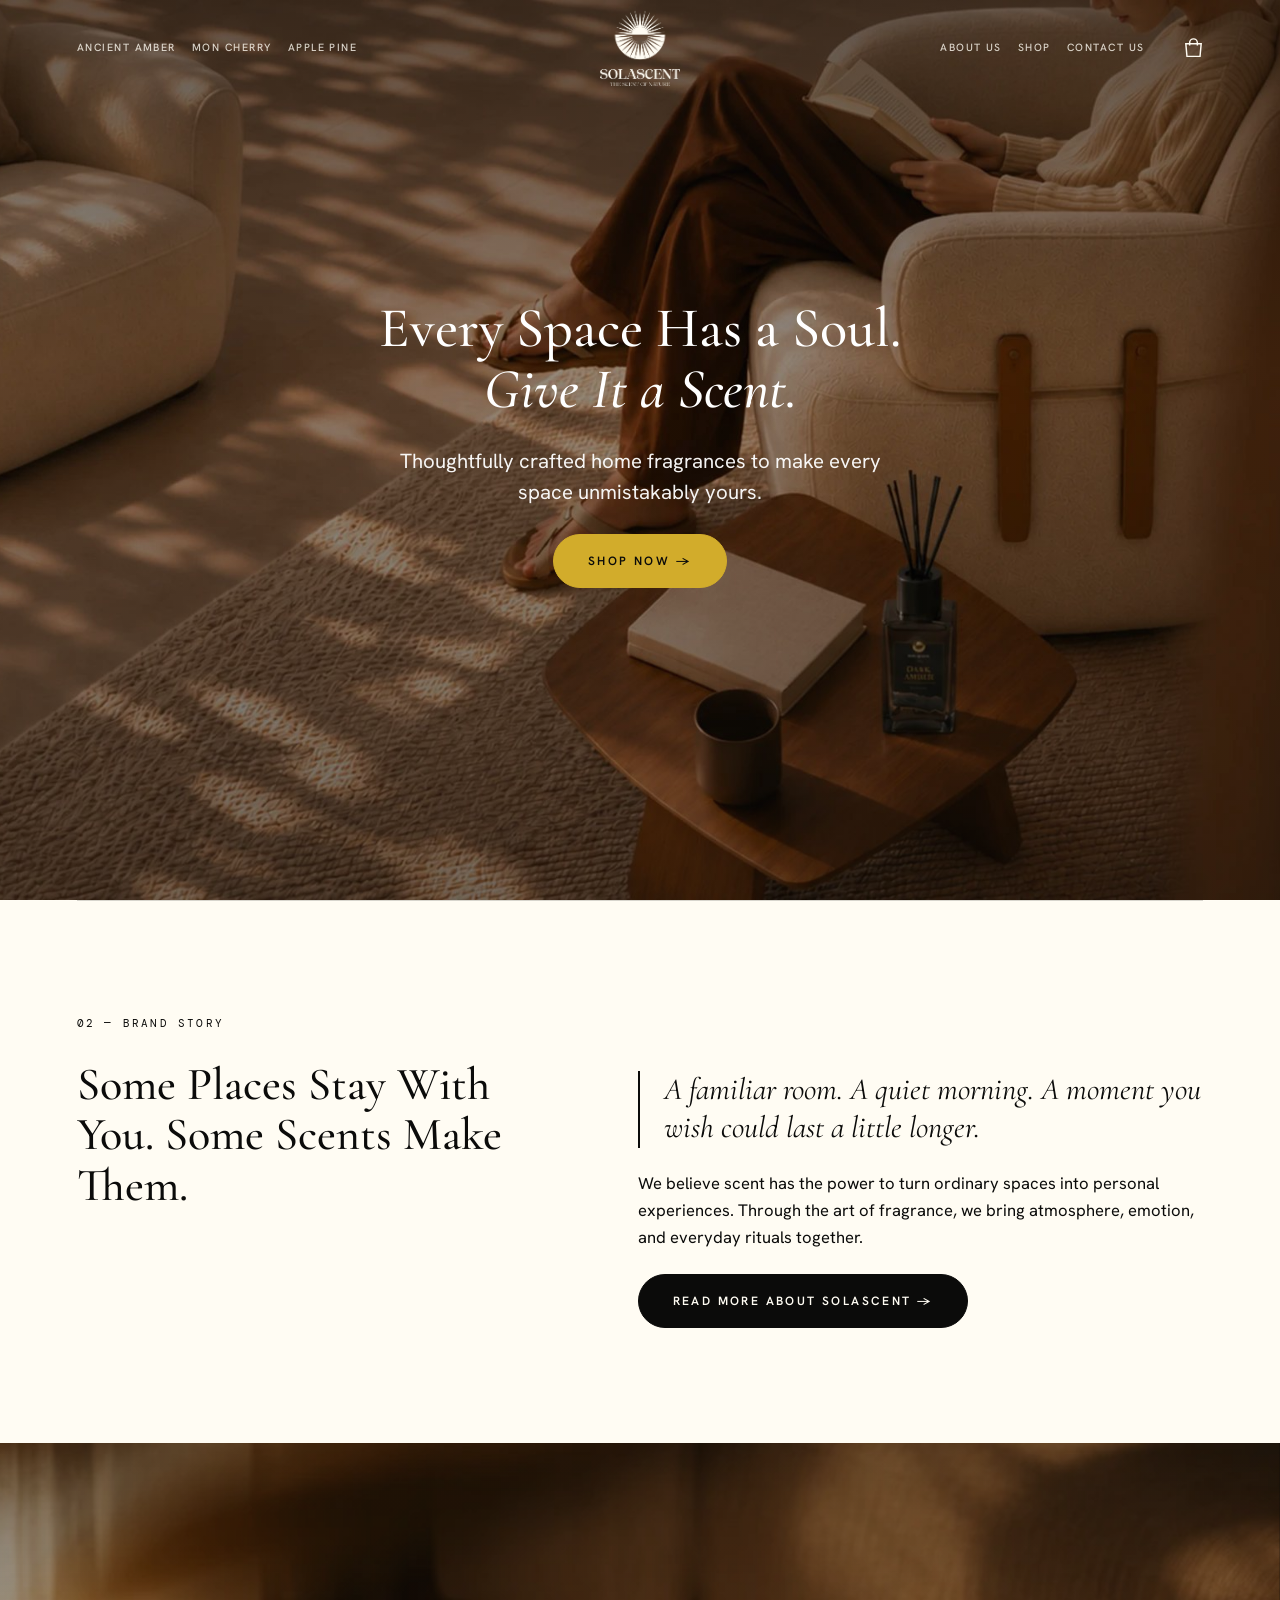
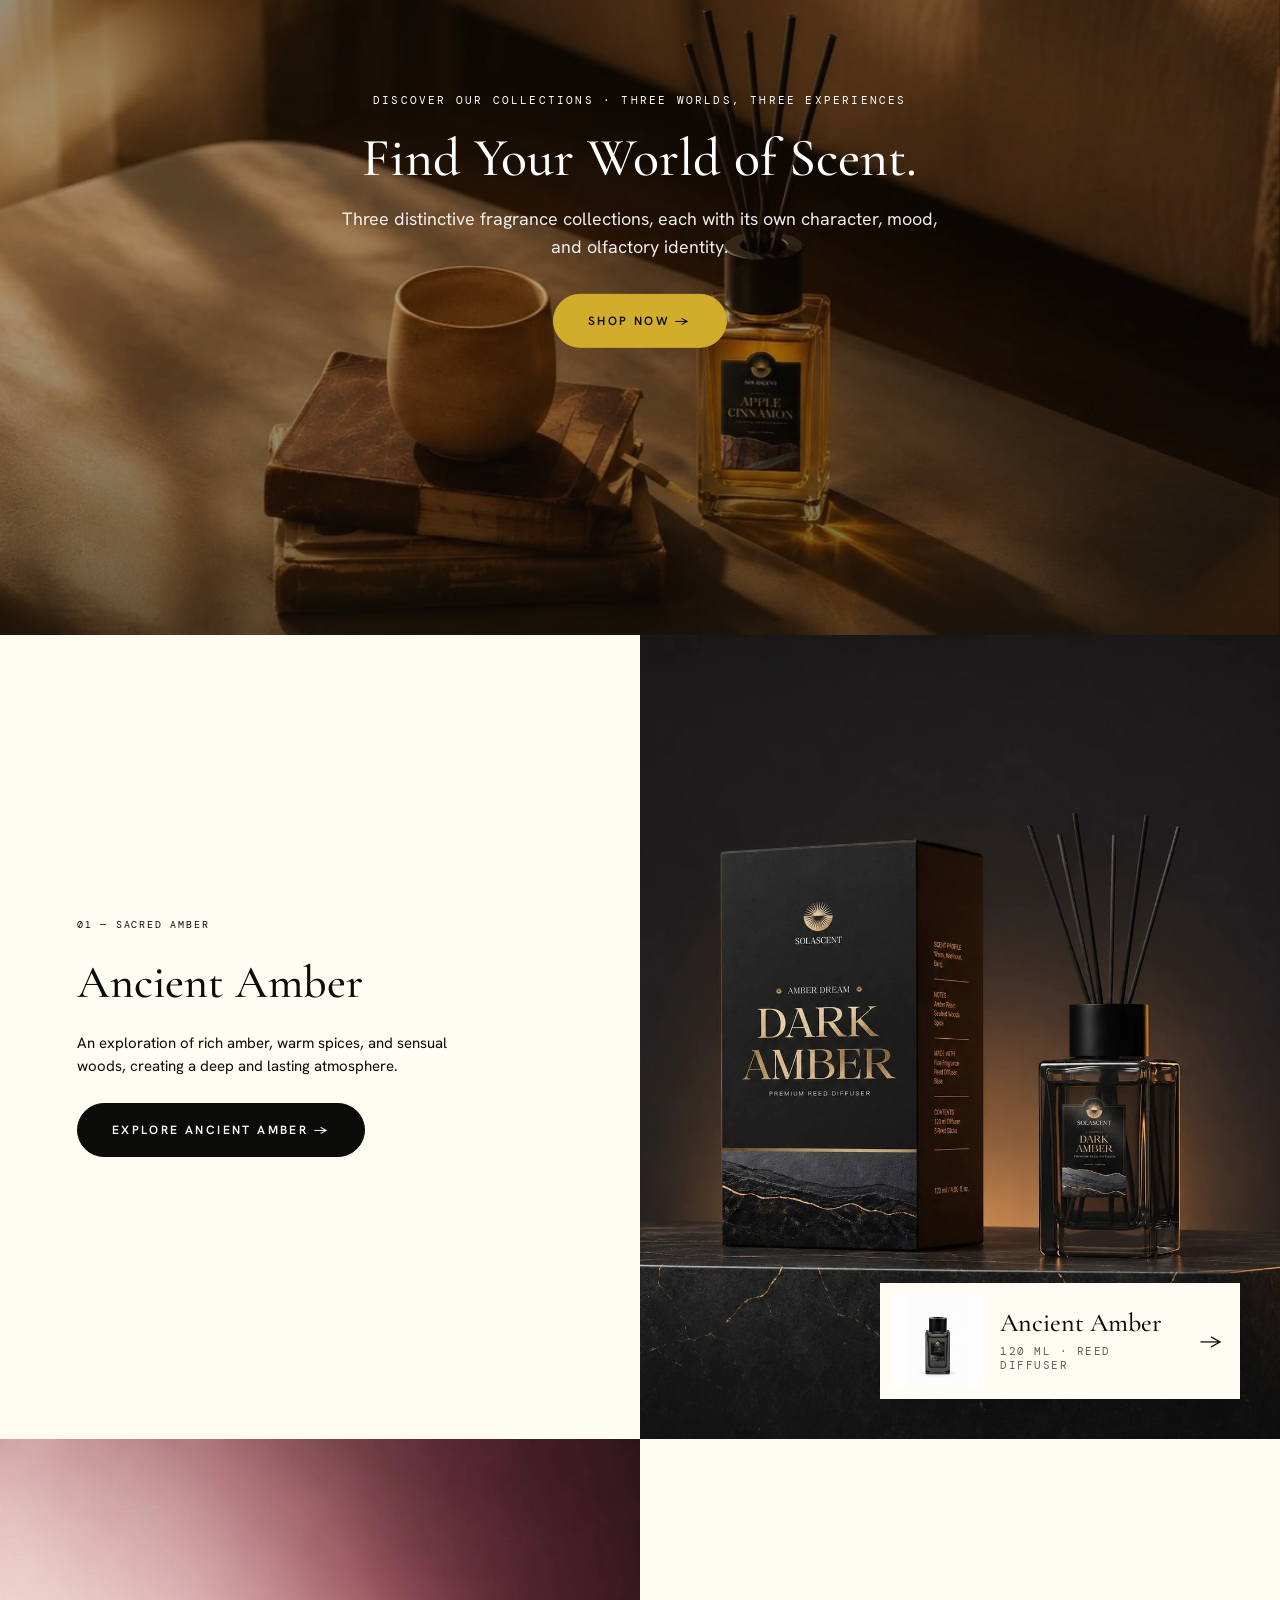
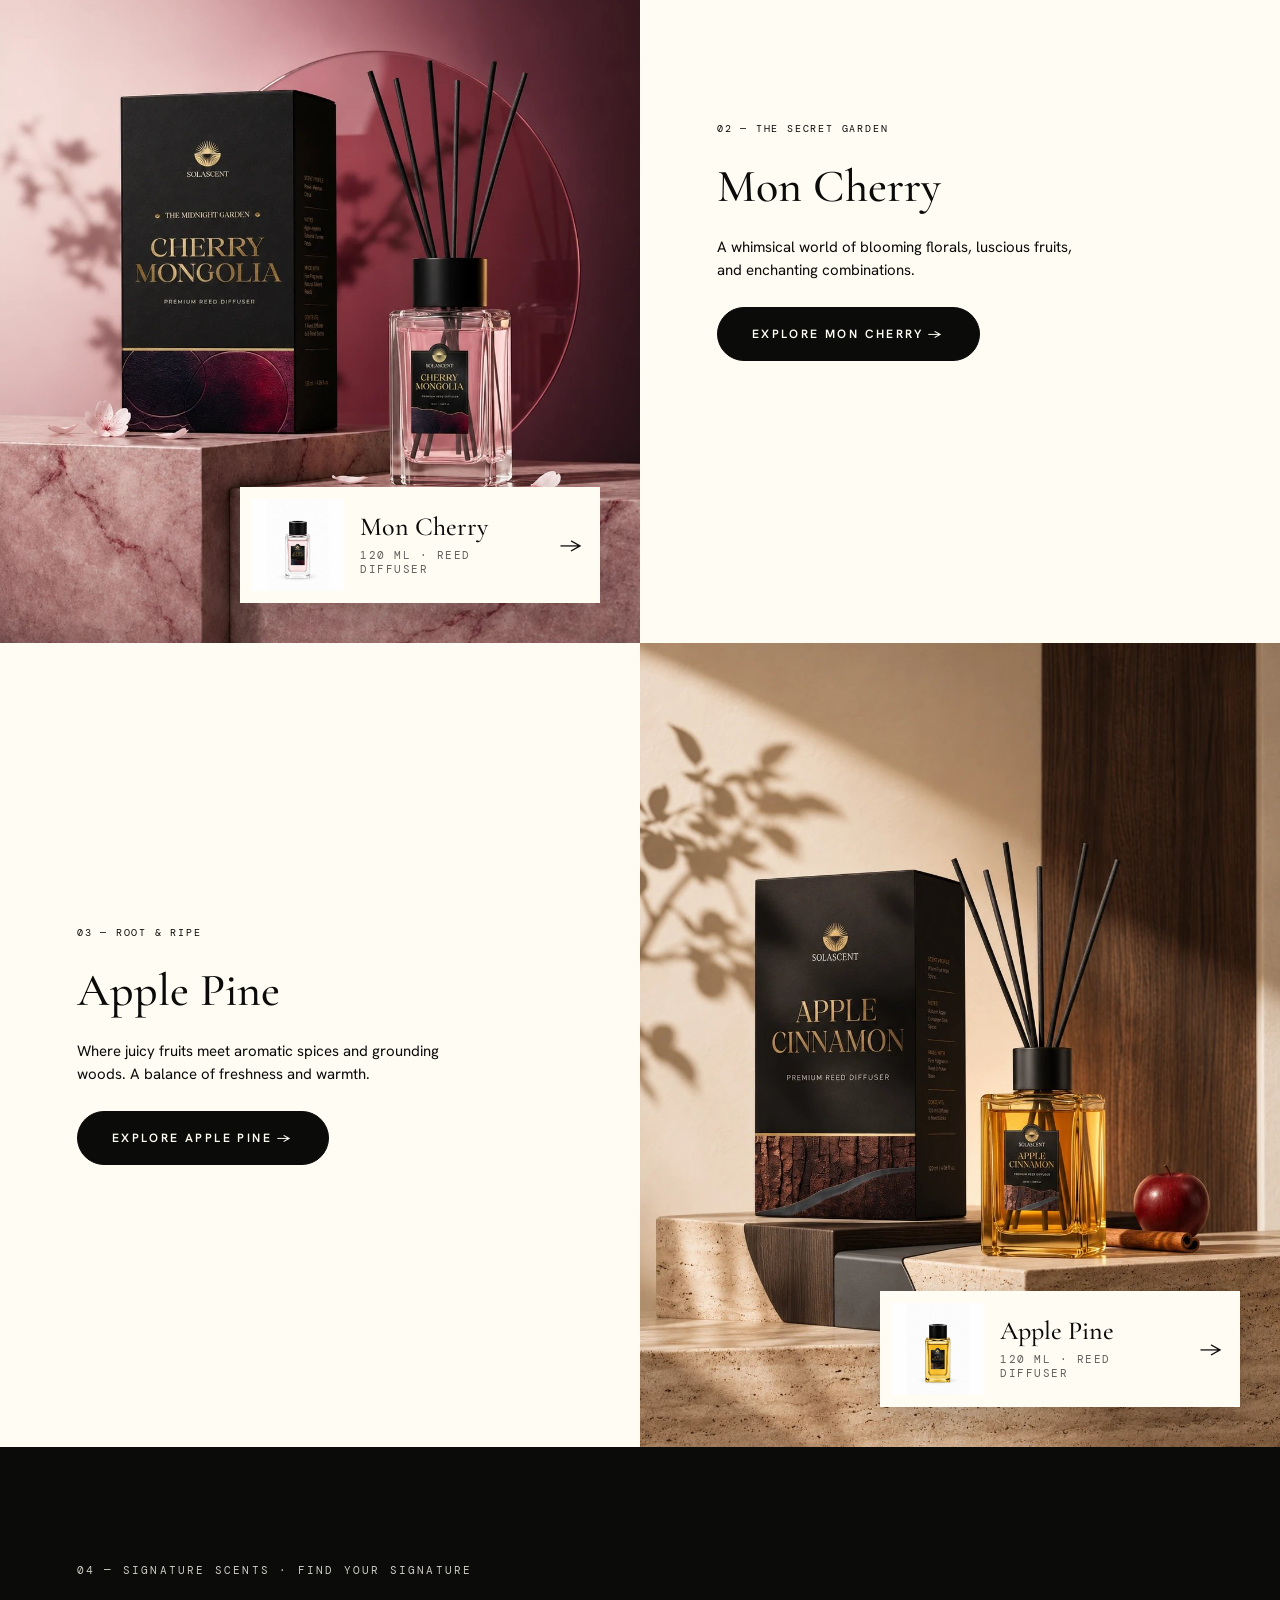
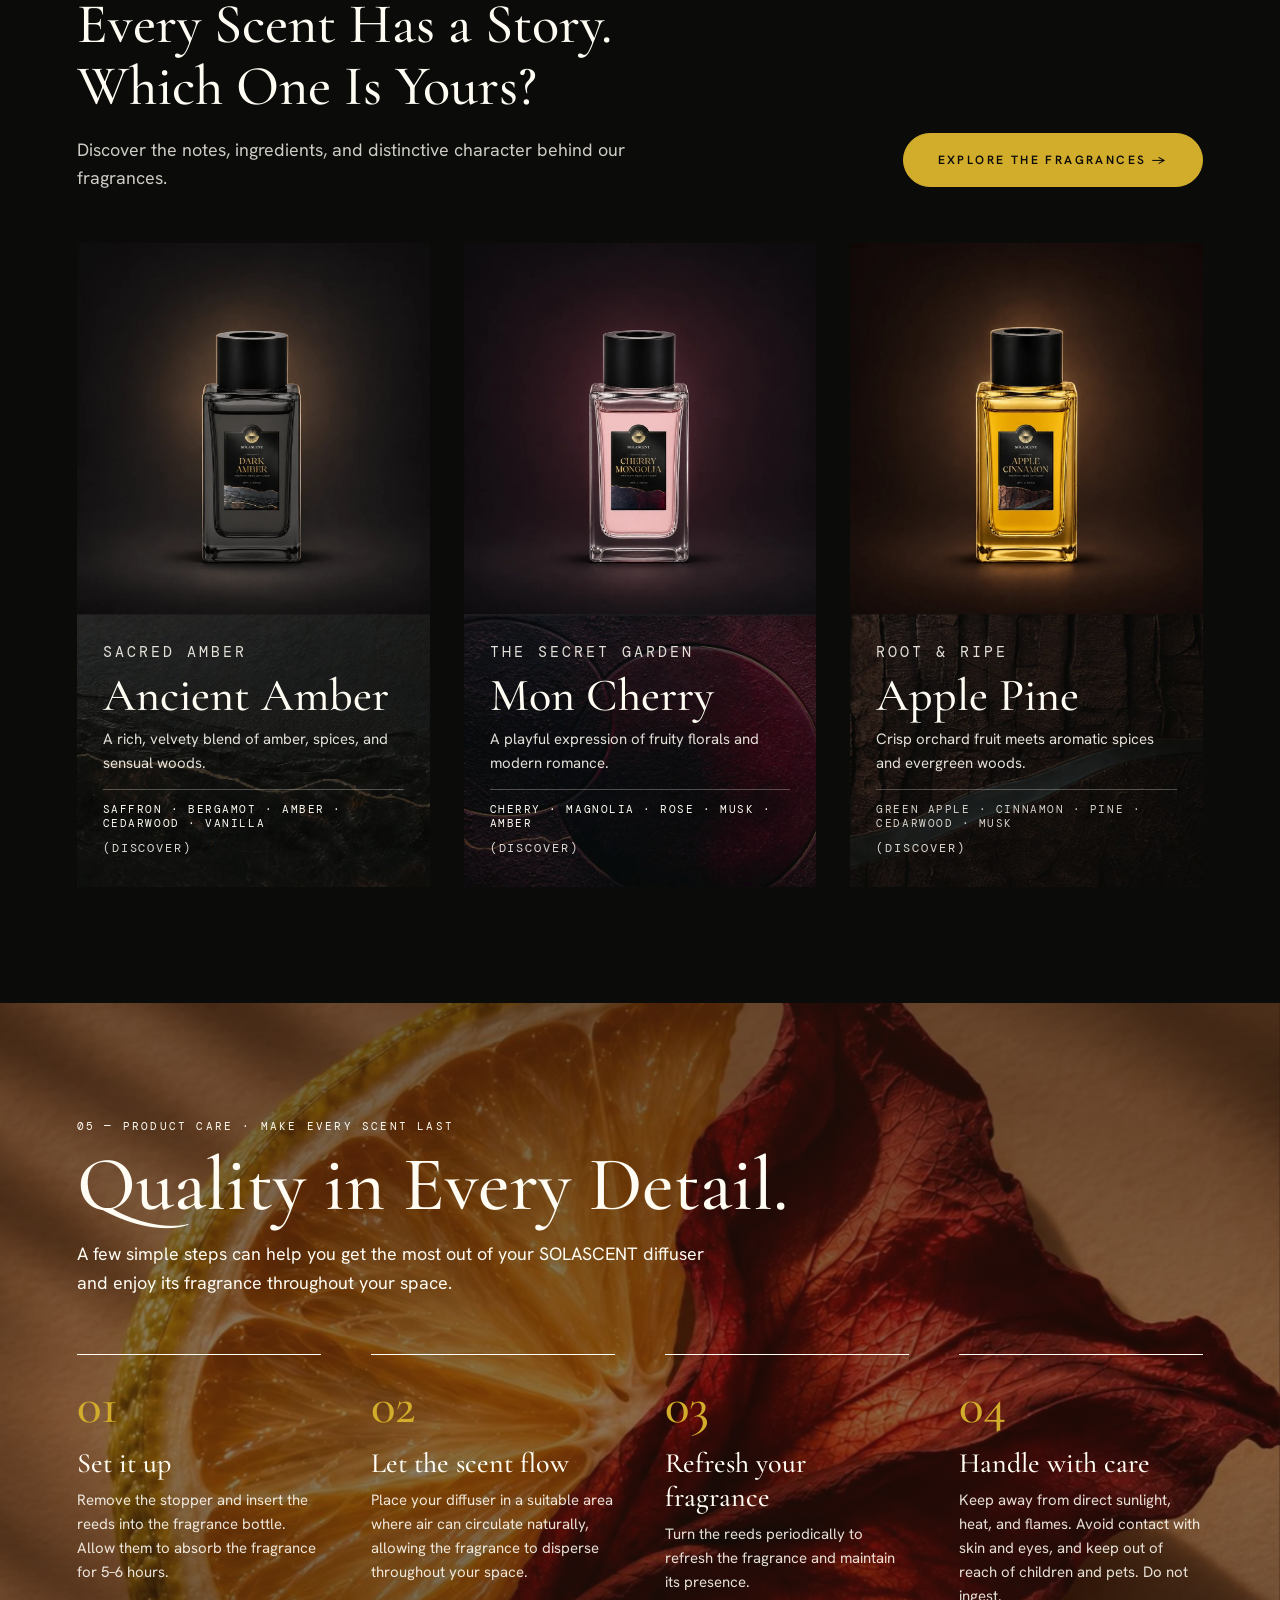
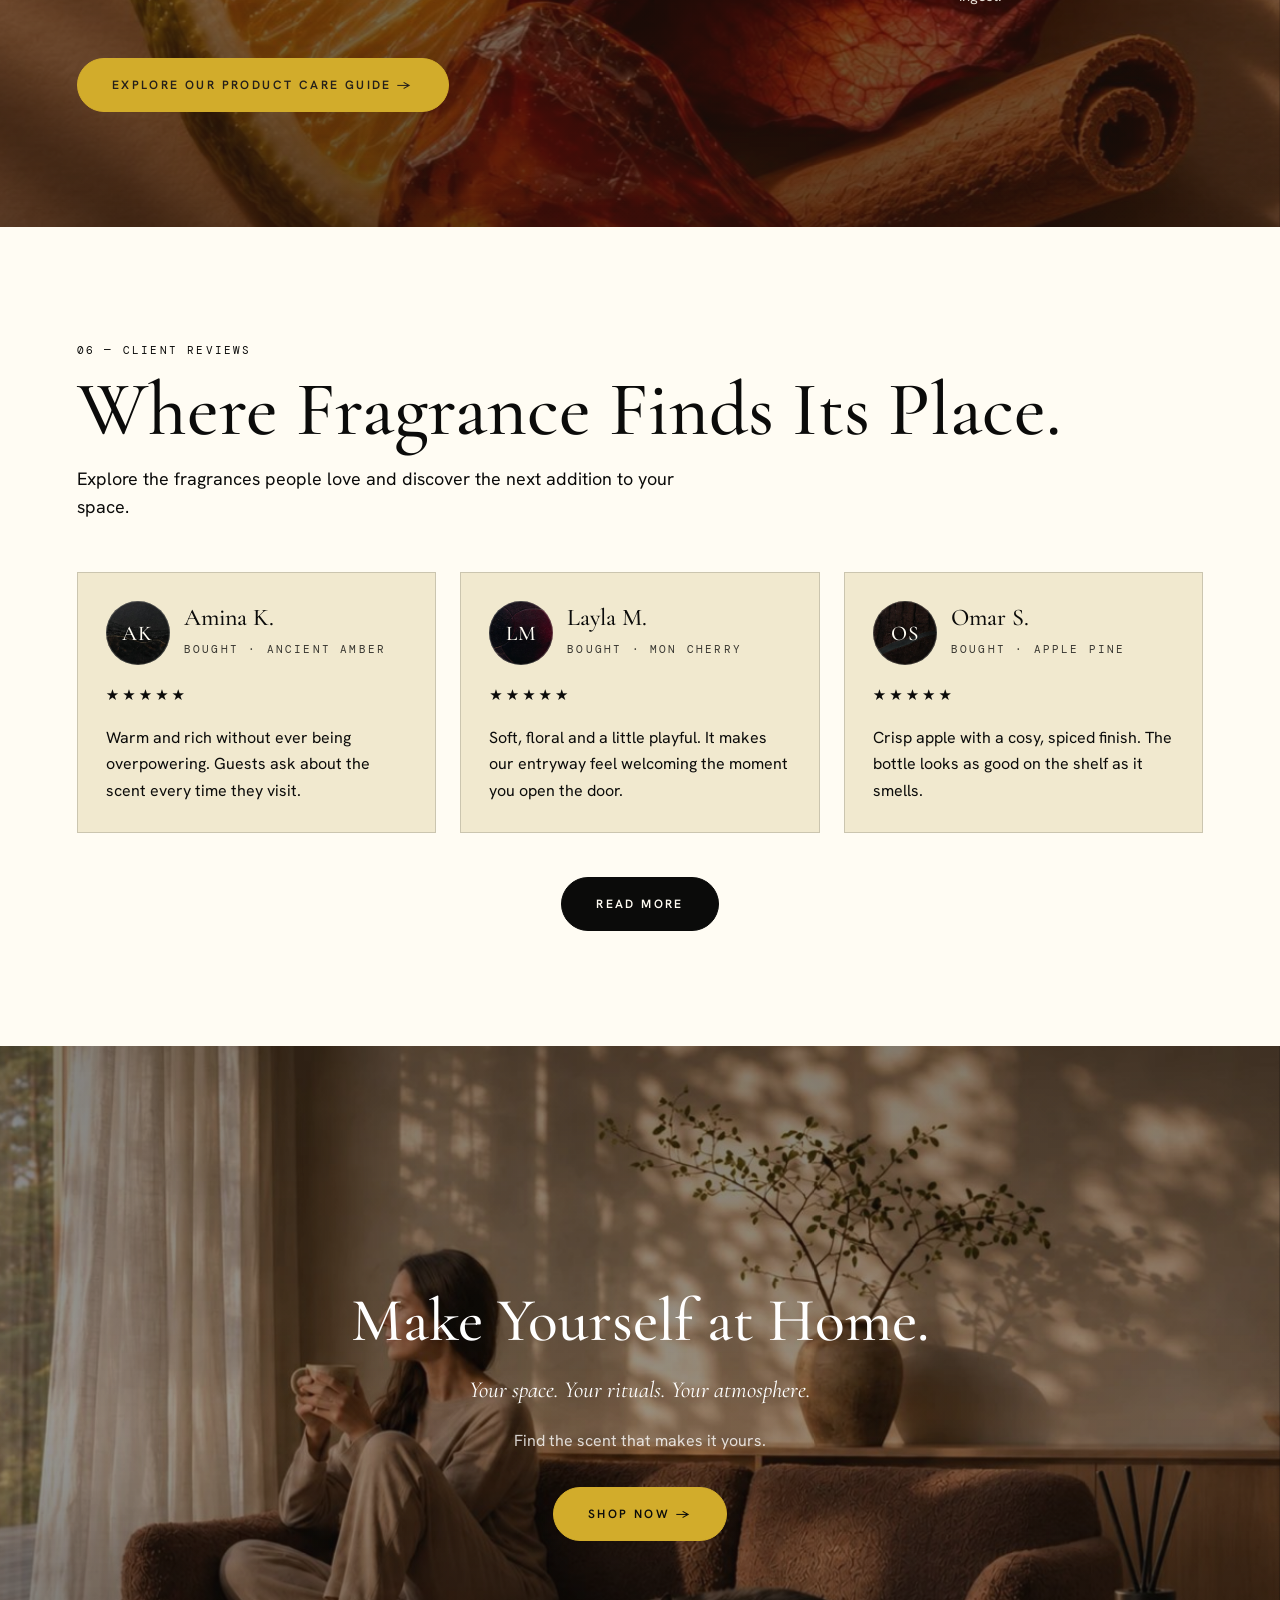
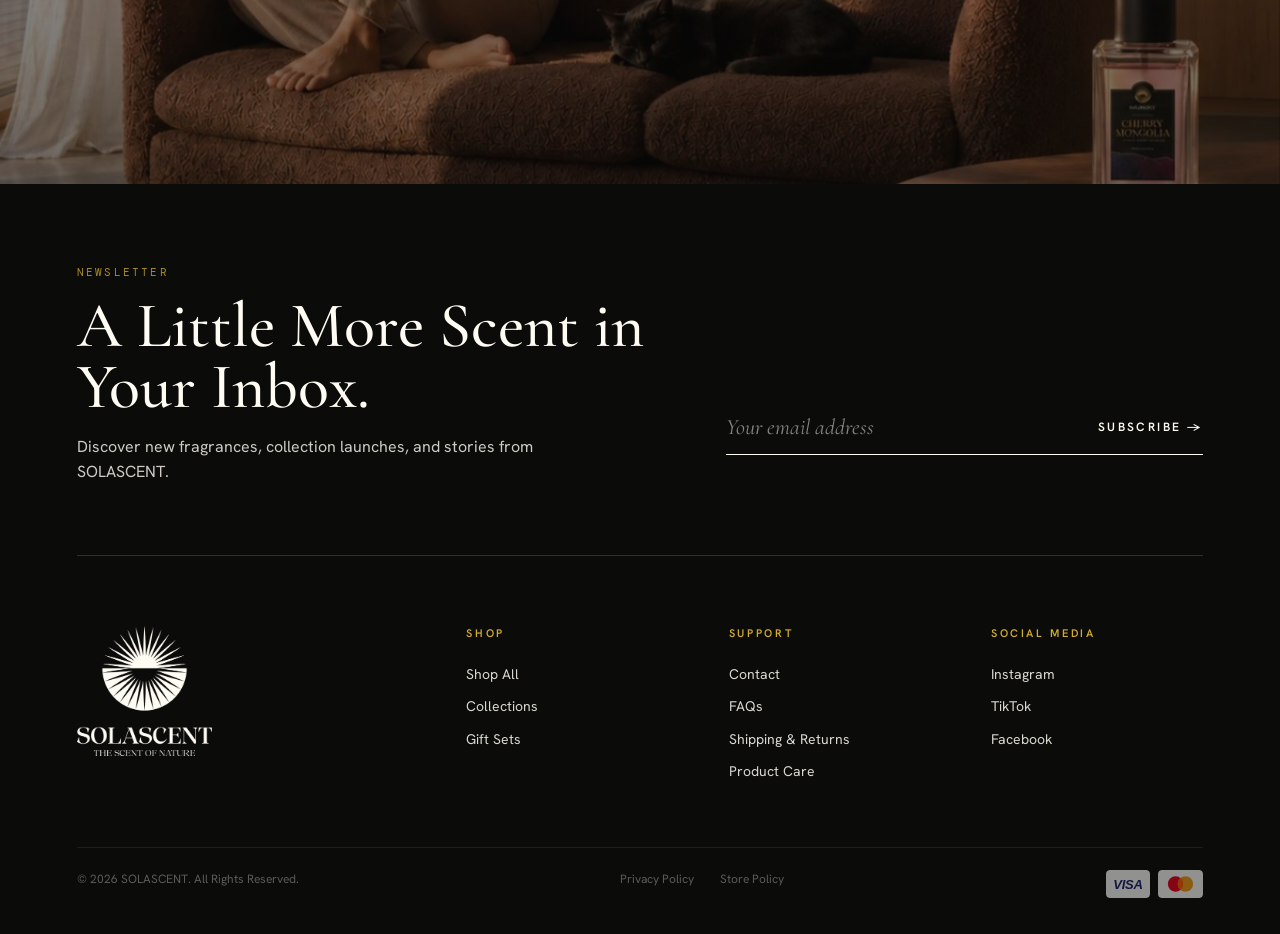
==== commit 8132523e: "Avoid requests for reviewer photos that do not exist yet The generator now only links assets/img/rev" ====
--- a/solascent-website/index.html
+++ b/solascent-website/index.html
@@ -101,7 +101,7 @@
   <p class="ey">06 — Client reviews</p>
   <h2 class="sr h2" id="h-real" style="margin-top:14px">Where Fragrance Finds Its Place.</h2>
   <p class="sub">Explore the fragrances people love and discover the next addition to your space.</p>
-  <div class="revs" id="revs"><figure class="rev-card"><div class="client"><span class="avatar" style="--c:#2b2a27;background-image:url(assets/img/reviews/client-1.jpg),url(assets/img/sig-ancient-amber.jpg)"><b>AK</b></span><div><figcaption class="who">Amina K.</figcaption><span class="ey">Bought · Ancient Amber</span></div></div><p class="stars" aria-label="5 out of 5 stars">★★★★★</p><blockquote>Warm and rich without ever being overpowering. Guests ask about the scent every time they visit.</blockquote></figure><figure class="rev-card"><div class="client"><span class="avatar" style="--c:#7d1e3c;background-image:url(assets/img/reviews/client-2.jpg),url(assets/img/sig-mon-cherry.jpg)"><b>LM</b></span><div><figcaption class="who">Layla M.</figcaption><span class="ey">Bought · Mon Cherry</span></div></div><p class="stars" aria-label="5 out of 5 stars">★★★★★</p><blockquote>Soft, floral and a little playful. It makes our entryway feel welcoming the moment you open the door.</blockquote></figure><figure class="rev-card"><div class="client"><span class="avatar" style="--c:#6a4330;background-image:url(assets/img/reviews/client-3.jpg),url(assets/img/sig-apple-pine.jpg)"><b>OS</b></span><div><figcaption class="who">Omar S.</figcaption><span class="ey">Bought · Apple Pine</span></div></div><p class="stars" aria-label="5 out of 5 stars">★★★★★</p><blockquote>Crisp apple with a cosy, spiced finish. The bottle looks as good on the shelf as it smells.</blockquote></figure><figure class="rev-card more"><div class="client"><span class="avatar" style="--c:#2b2a27;background-image:url(assets/img/reviews/client-4.jpg),url(assets/img/sig-ancient-amber.jpg)"><b>NH</b></span><div><figcaption class="who">Nour H.</figcaption><span class="ey">Bought · Ancient Amber</span></div></div><p class="stars" aria-label="5 out of 5 stars">★★★★★</p><blockquote>Exactly the atmosphere I wanted for my study. Calm, grounded and elegant.</blockquote></figure><figure class="rev-card more"><div class="client"><span class="avatar" style="--c:#7d1e3c;background-image:url(assets/img/reviews/client-5.jpg),url(assets/img/sig-mon-cherry.jpg)"><b>SA</b></span><div><figcaption class="who">Sara A.</figcaption><span class="ey">Bought · Mon Cherry</span></div></div><p class="stars" aria-label="5 out of 5 stars">★★★★★</p><blockquote>I bought it as a gift and ended up ordering one for myself. The packaging feels truly premium.</blockquote></figure><figure class="rev-card more"><div class="client"><span class="avatar" style="--c:#6a4330;background-image:url(assets/img/reviews/client-6.jpg),url(assets/img/sig-apple-pine.jpg)"><b>KT</b></span><div><figcaption class="who">Karim T.</figcaption><span class="ey">Bought · Apple Pine</span></div></div><p class="stars" aria-label="5 out of 5 stars">★★★★★</p><blockquote>It reminds me of autumn evenings at home. Easy to set up and it spreads nicely through the room.</blockquote></figure></div>
+  <div class="revs" id="revs"><figure class="rev-card"><div class="client"><span class="avatar" style="--c:#2b2a27;background-image:url(assets/img/sig-ancient-amber.jpg)"><b>AK</b></span><div><figcaption class="who">Amina K.</figcaption><span class="ey">Bought · Ancient Amber</span></div></div><p class="stars" aria-label="5 out of 5 stars">★★★★★</p><blockquote>Warm and rich without ever being overpowering. Guests ask about the scent every time they visit.</blockquote></figure><figure class="rev-card"><div class="client"><span class="avatar" style="--c:#7d1e3c;background-image:url(assets/img/sig-mon-cherry.jpg)"><b>LM</b></span><div><figcaption class="who">Layla M.</figcaption><span class="ey">Bought · Mon Cherry</span></div></div><p class="stars" aria-label="5 out of 5 stars">★★★★★</p><blockquote>Soft, floral and a little playful. It makes our entryway feel welcoming the moment you open the door.</blockquote></figure><figure class="rev-card"><div class="client"><span class="avatar" style="--c:#6a4330;background-image:url(assets/img/sig-apple-pine.jpg)"><b>OS</b></span><div><figcaption class="who">Omar S.</figcaption><span class="ey">Bought · Apple Pine</span></div></div><p class="stars" aria-label="5 out of 5 stars">★★★★★</p><blockquote>Crisp apple with a cosy, spiced finish. The bottle looks as good on the shelf as it smells.</blockquote></figure><figure class="rev-card more"><div class="client"><span class="avatar" style="--c:#2b2a27;background-image:url(assets/img/sig-ancient-amber.jpg)"><b>NH</b></span><div><figcaption class="who">Nour H.</figcaption><span class="ey">Bought · Ancient Amber</span></div></div><p class="stars" aria-label="5 out of 5 stars">★★★★★</p><blockquote>Exactly the atmosphere I wanted for my study. Calm, grounded and elegant.</blockquote></figure><figure class="rev-card more"><div class="client"><span class="avatar" style="--c:#7d1e3c;background-image:url(assets/img/sig-mon-cherry.jpg)"><b>SA</b></span><div><figcaption class="who">Sara A.</figcaption><span class="ey">Bought · Mon Cherry</span></div></div><p class="stars" aria-label="5 out of 5 stars">★★★★★</p><blockquote>I bought it as a gift and ended up ordering one for myself. The packaging feels truly premium.</blockquote></figure><figure class="rev-card more"><div class="client"><span class="avatar" style="--c:#6a4330;background-image:url(assets/img/sig-apple-pine.jpg)"><b>KT</b></span><div><figcaption class="who">Karim T.</figcaption><span class="ey">Bought · Apple Pine</span></div></div><p class="stars" aria-label="5 out of 5 stars">★★★★★</p><blockquote>It reminds me of autumn evenings at home. Easy to set up and it spreads nicely through the room.</blockquote></figure></div>
   <p class="rev-cta"><button class="btn" type="button" data-reviews-toggle aria-expanded="false" aria-controls="revs">Read more</button></p>
 </section>
 
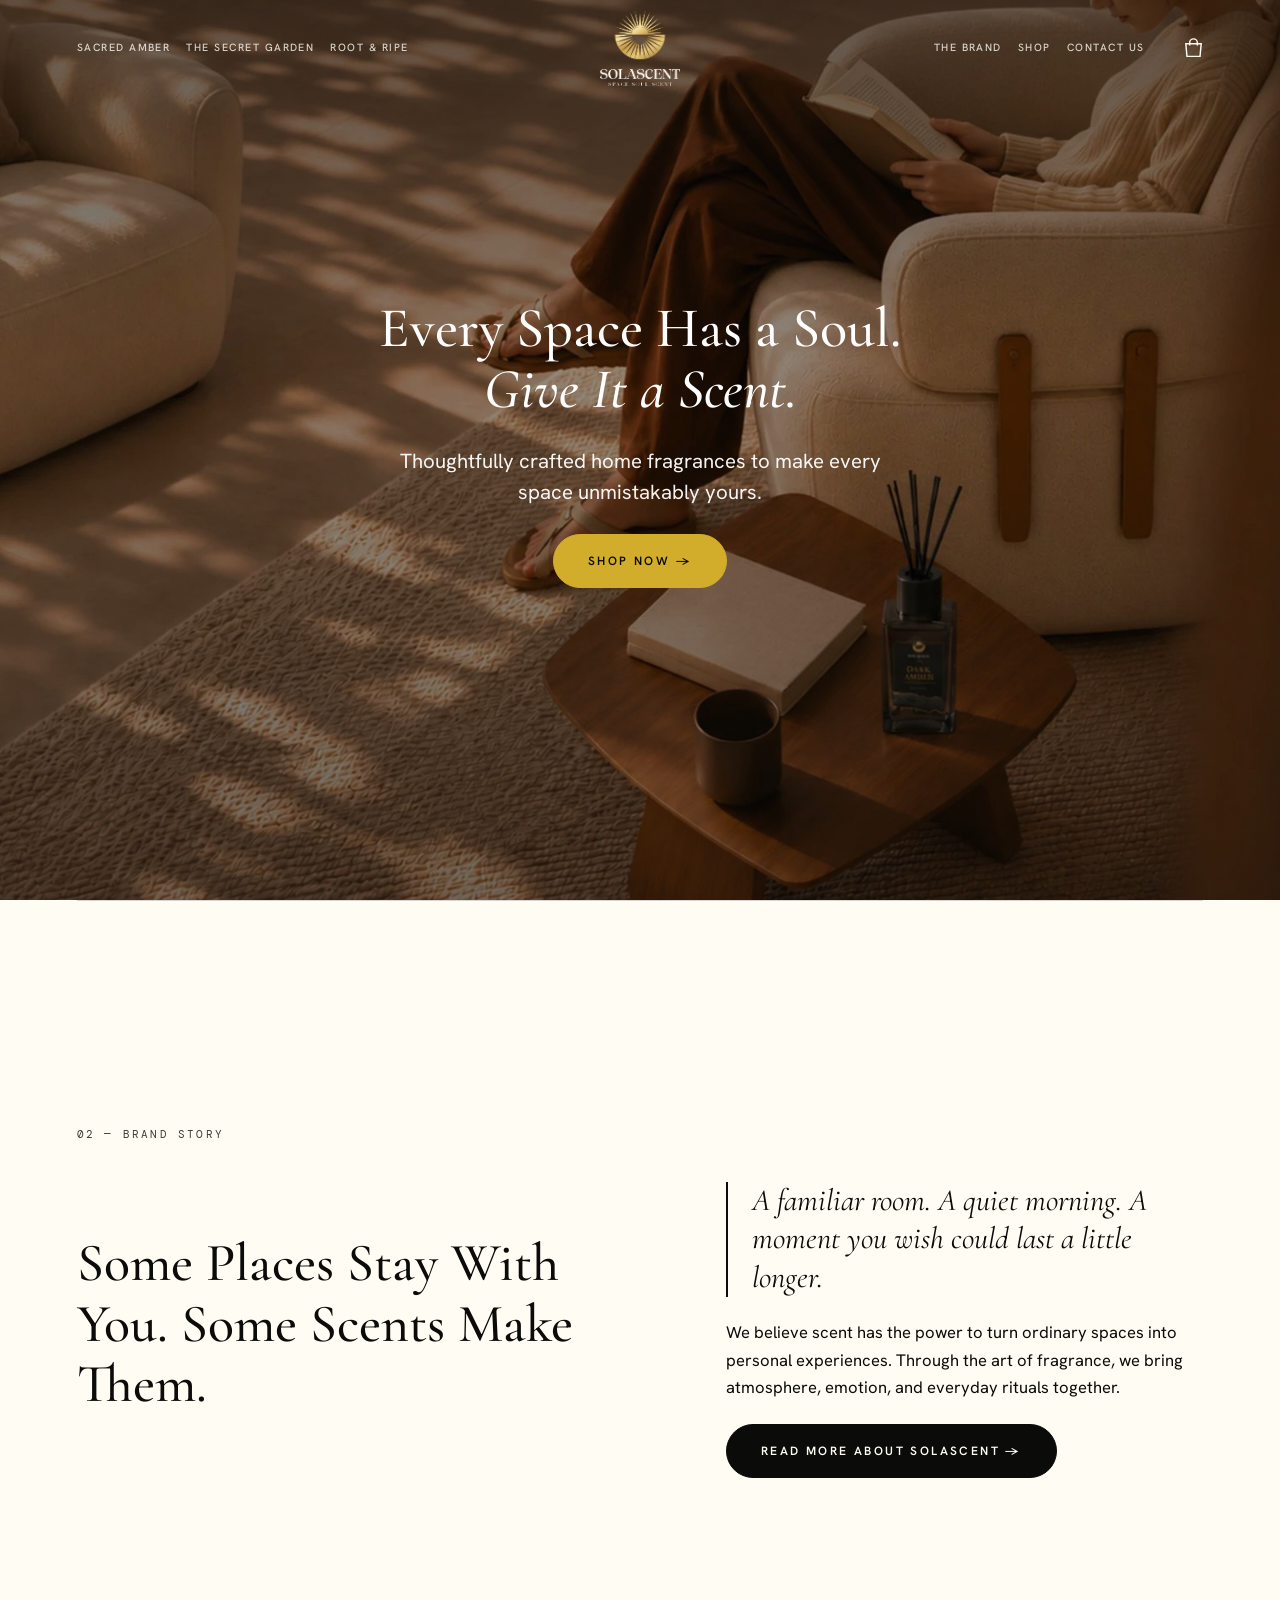
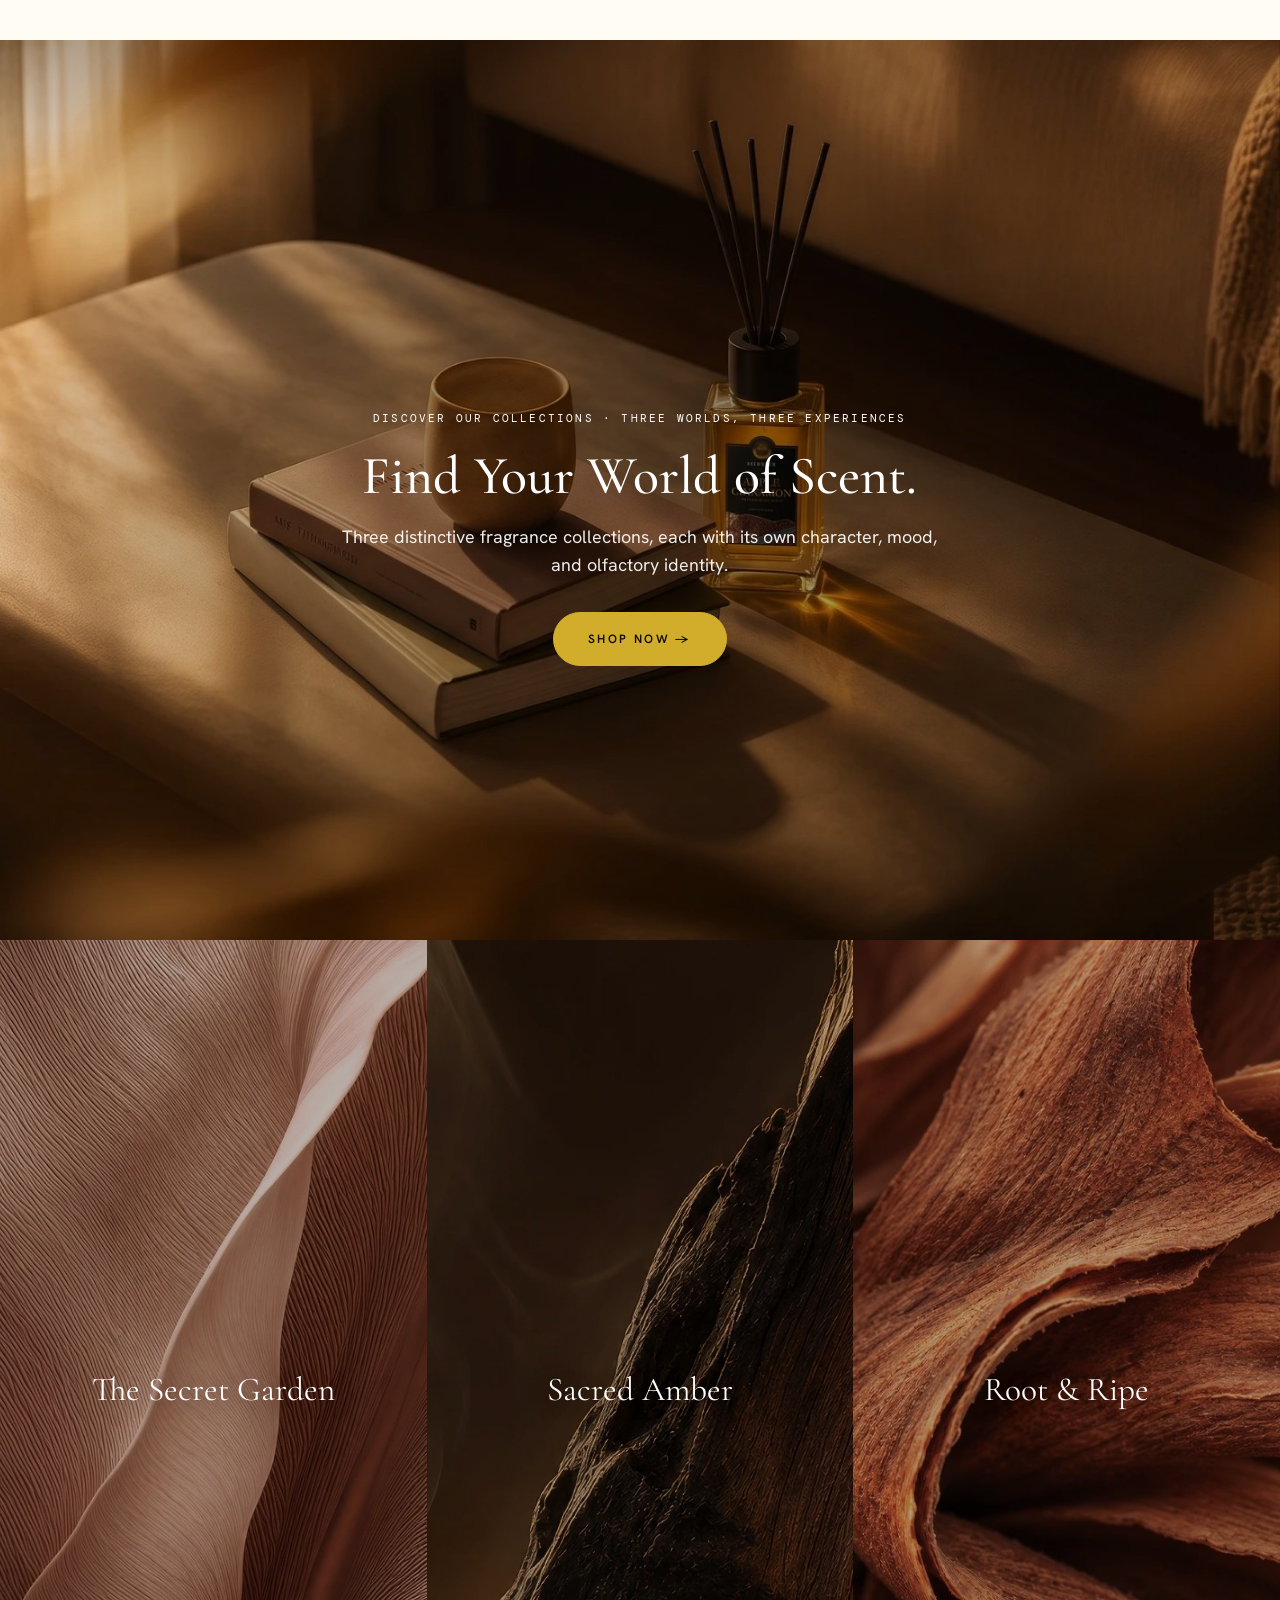
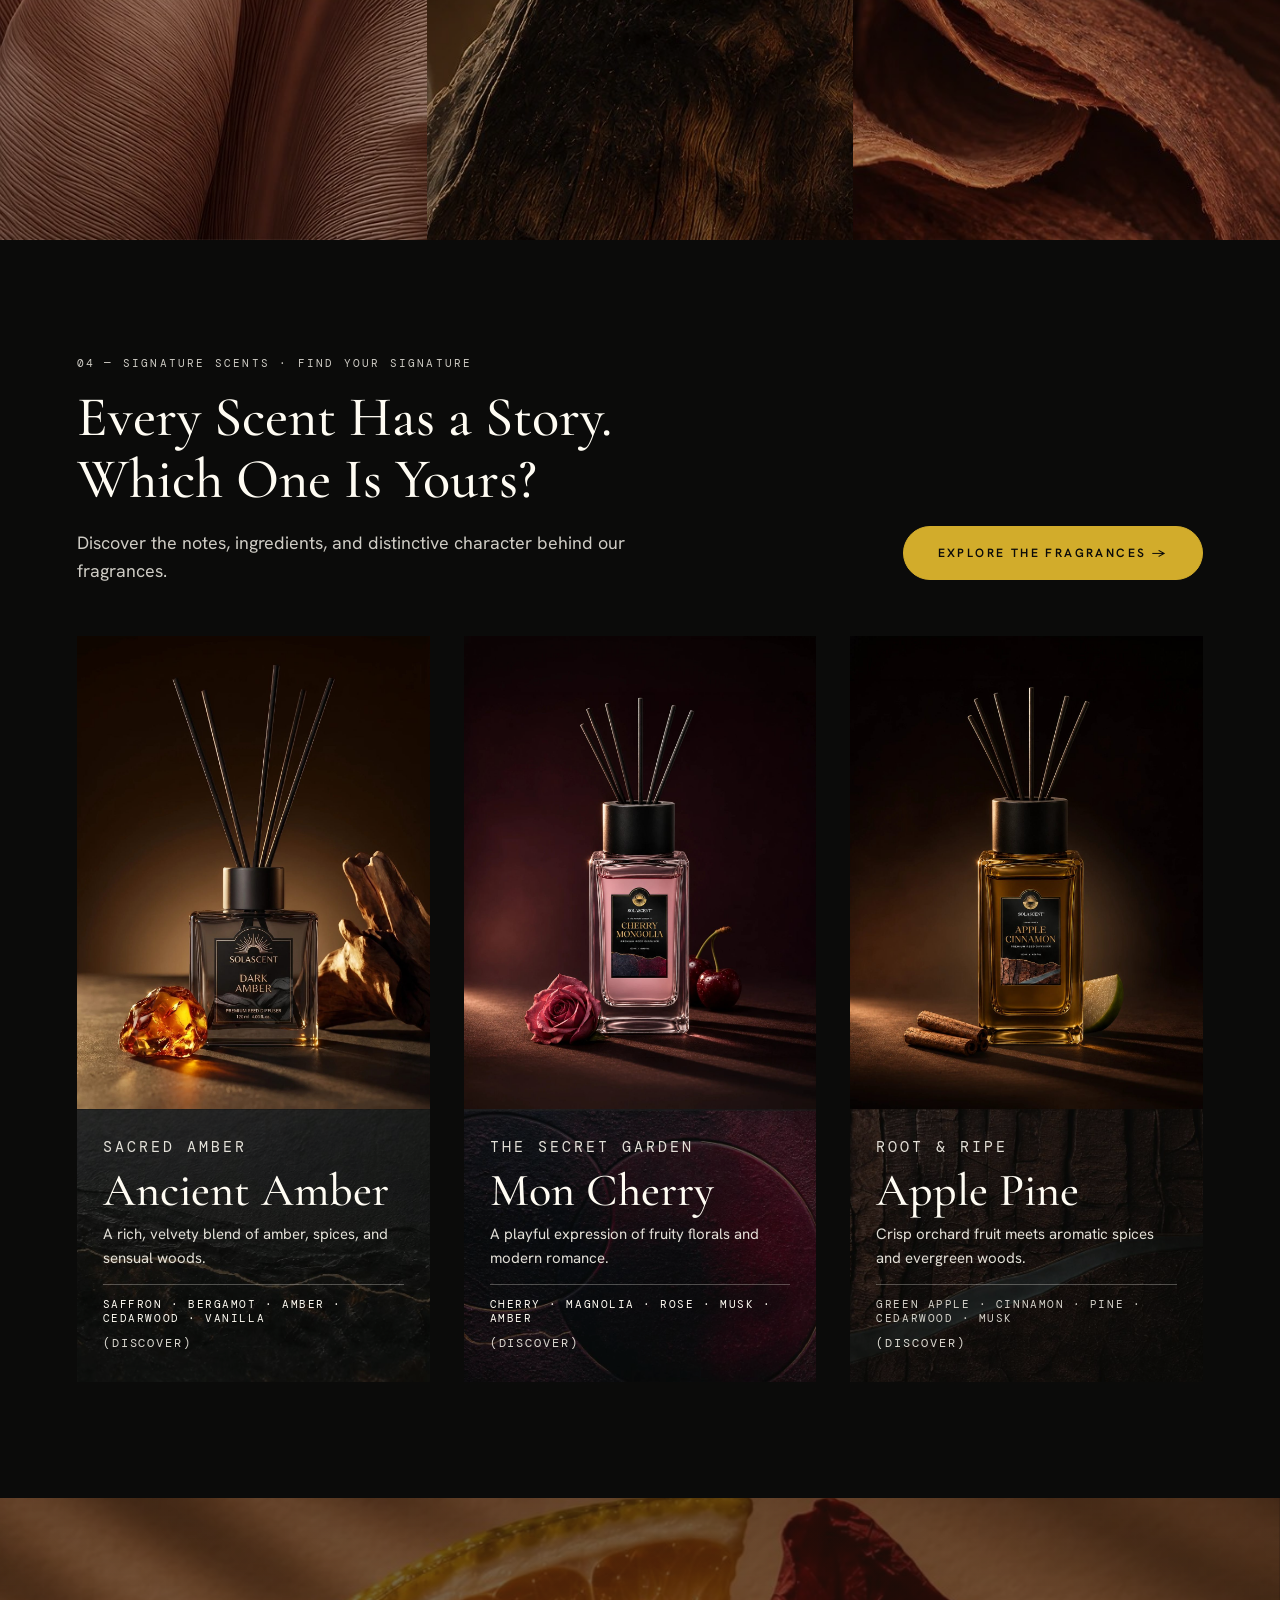
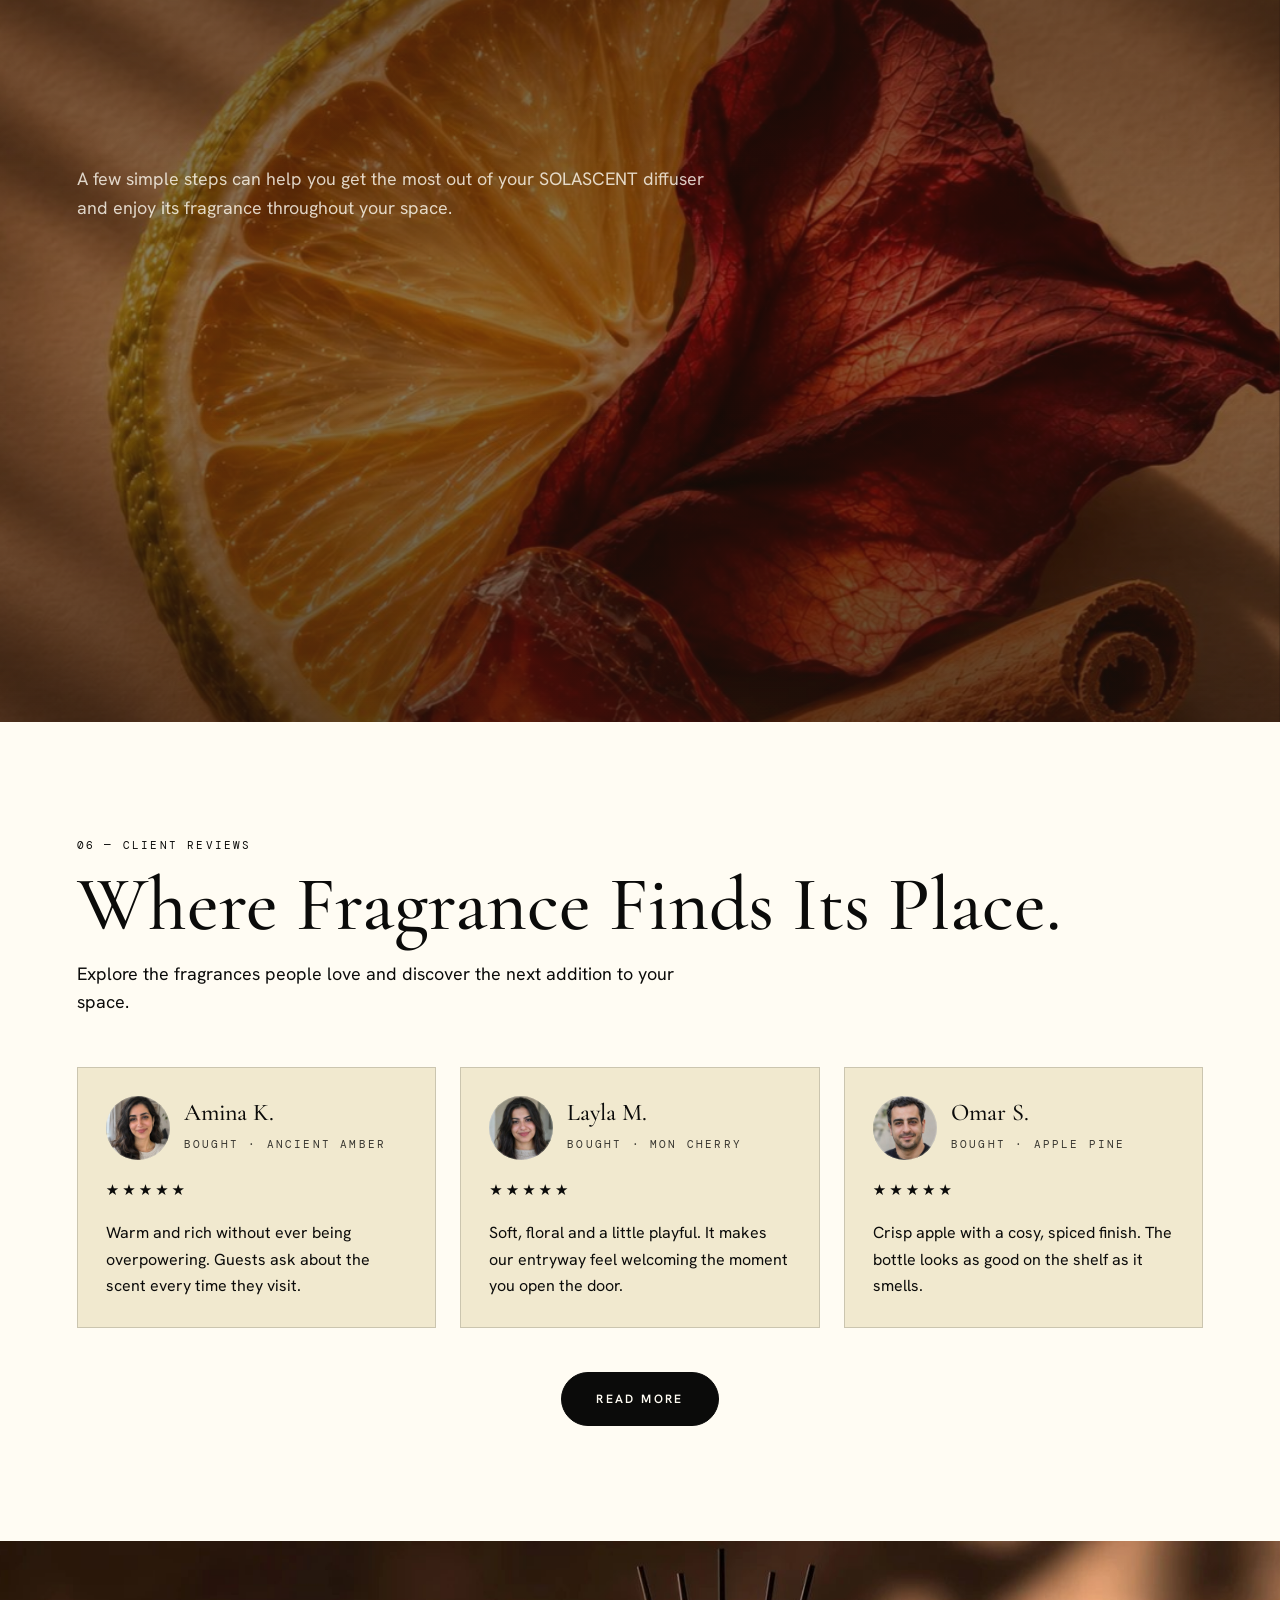
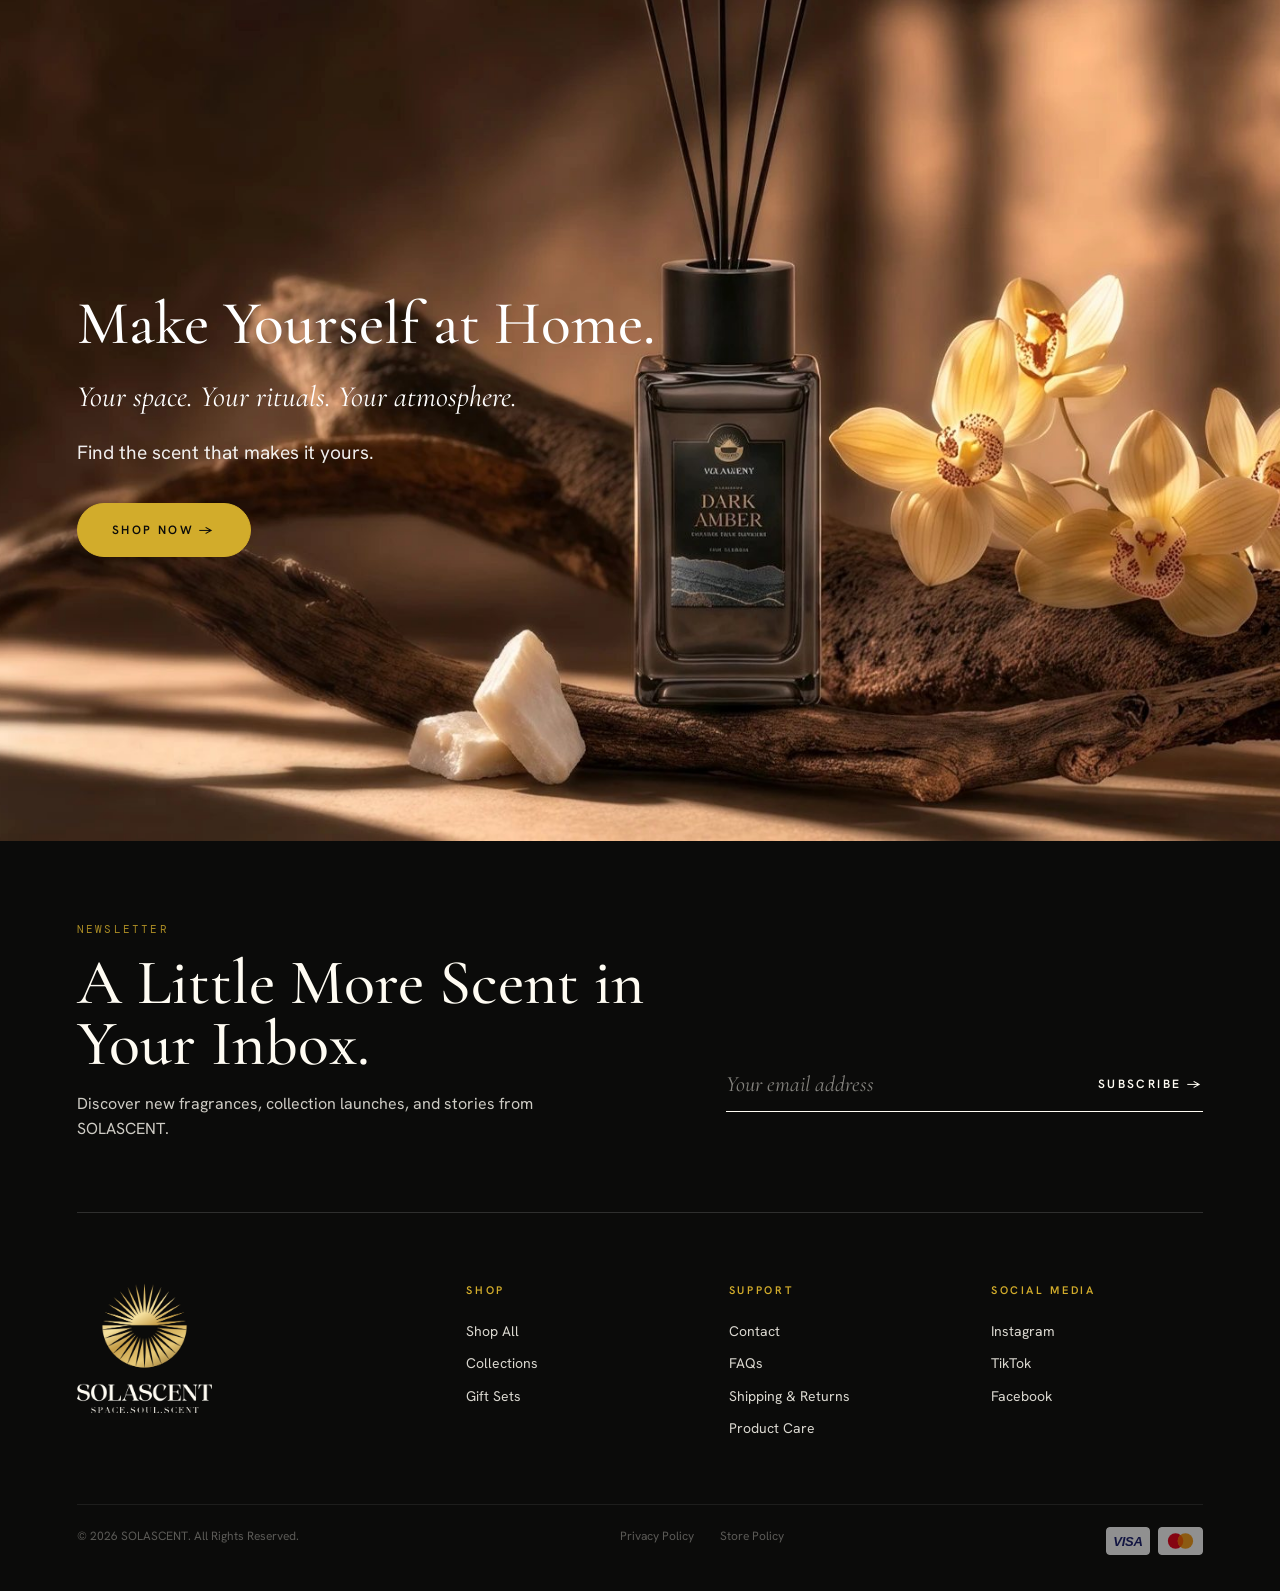
==== commit db22592b: "Redesign home page visuals and navigation New gold logo with Space.Soul.Scent slogan; header links r" ====
--- a/solascent-website/index.html
+++ b/solascent-website/index.html
@@ -13,14 +13,14 @@
 <link rel="icon" href="assets/img/favicon.png">
 <link rel="preconnect" href="https://fonts.googleapis.com"><link rel="preconnect" href="https://fonts.gstatic.com" crossorigin>
 <link rel="stylesheet" href="https://fonts.googleapis.com/css2?family=Cormorant+Garamond:ital,wght@0,400;0,500;0,600;1,400;1,500&family=DM+Mono:wght@400;500&family=Hanken+Grotesk:wght@400;500;600&display=swap">
-<link rel="stylesheet" href="css/styles.css?v=19a23e52">
+<link rel="stylesheet" href="css/styles.css?v=a261dcc3">
 </head>
 <body class="t-dark home">
 <a class="skip" href="#main">Skip to content</a>
 <header class="site-header">
-  <div class="hd-left"><button class="menu-btn" type="button" data-open-menu aria-label="Open menu">Menu</button><nav class="nav" aria-label="Collections"><a href="ancient-amber.html">Ancient Amber</a><a href="mon-cherry.html">Mon Cherry</a><a href="apple-pine.html">Apple Pine</a></nav></div>
-  <a class="logo center" href="index.html" aria-label="Solascent home"><img src="assets/img/logo-lockup-light.png" alt="Solascent, the scent of nature" width="700" height="673"></a>
-  <div class="hd-right"><nav class="nav" aria-label="Main"><a href="about.html">About Us</a><a href="shop.html">Shop</a><a href="contact.html">Contact Us</a></nav><button class="cart-btn" type="button" data-open-cart aria-label="Open cart"><svg viewBox="0 0 26 26" fill="none" stroke="currentColor" stroke-width="1.5" aria-hidden="true"><path d="M5 9h16l-1.2 13.2H6.2z"/><path d="M9 11V8a4 4 0 0 1 8 0v3"/></svg><span class="badge" hidden>0</span></button></div>
+  <div class="hd-left"><button class="menu-btn" type="button" data-open-menu aria-label="Open menu">Menu</button><nav class="nav" aria-label="Collections"><a href="ancient-amber.html">Sacred Amber</a><a href="mon-cherry.html">The Secret Garden</a><a href="apple-pine.html">Root &amp; Ripe</a></nav></div>
+  <a class="logo center" href="index.html" aria-label="Solascent home"><img src="assets/img/logo-lockup-light.png" alt="Solascent — Space. Soul. Scent." width="700" height="673"></a>
+  <div class="hd-right"><nav class="nav" aria-label="Main"><a href="about.html">The Brand</a><a href="shop.html">Shop</a><a href="contact.html">Contact Us</a></nav><button class="cart-btn" type="button" data-open-cart aria-label="Open cart"><svg viewBox="0 0 26 26" fill="none" stroke="currentColor" stroke-width="1.5" aria-hidden="true"><path d="M5 9h16l-1.2 13.2H6.2z"/><path d="M9 11V8a4 4 0 0 1 8 0v3"/></svg><span class="badge" hidden>0</span></button></div>
 </header>
 <div class="sheet" id="sheet" aria-hidden="true" role="dialog" aria-label="Menu">
   <div class="top"><button type="button" class="menu-close" data-close-menu aria-label="Close menu">×</button><a class="logo " href="index.html" aria-label="Solascent home"><img class="mk" src="assets/img/logo-mark-light.png" alt="" width="34" height="34"><img class="wm" src="assets/img/logo-wordmark-light.png" alt="Solascent" width="120" height="15"></a><button class="cart-btn" type="button" data-open-cart aria-label="Open cart" style="justify-self:end"><svg viewBox="0 0 26 26" fill="none" stroke="currentColor" stroke-width="1.5" aria-hidden="true"><path d="M5 9h16l-1.2 13.2H6.2z"/><path d="M9 11V8a4 4 0 0 1 8 0v3"/></svg><span class="badge" hidden>0</span></button></div>
@@ -36,15 +36,17 @@
 </section>
 
 <section class="band t-light story-band" id="story" aria-labelledby="h-story">
-  <p class="ey">02 — Brand story</p>
-  <div class="story"><h2 class="sr" id="h-story" data-split>Some Places Stay With You. Some Scents Make Them.</h2>
-    <div class="bd"><p class="q">A familiar room. A quiet morning. A moment you wish could last a little longer.</p>
-      <p>We believe scent has the power to turn ordinary spaces into personal experiences. Through the art of fragrance, we bring atmosphere, emotion, and everyday rituals together.</p>
-      <p><a class="btn" href="about.html">Read more about Solascent →</a></p></div></div>
+  <div class="sb-stick">
+    <p class="ey">02 — Brand story</p>
+    <div class="story"><h2 class="sr" id="h-story" data-scrub>Some Places Stay With You. Some Scents Make Them.</h2>
+      <div class="bd"><p class="q">A familiar room. A quiet morning. A moment you wish could last a little longer.</p>
+        <p>We believe scent has the power to turn ordinary spaces into personal experiences. Through the art of fragrance, we bring atmosphere, emotion, and everyday rituals together.</p>
+        <p><a class="btn" href="about.html">Read more about Solascent →</a></p></div></div>
+  </div>
 </section>
 
-<section class="parallax" id="collections" data-parallax aria-labelledby="h-coll">
-  <div class="pbg"><img src="assets/img/collections-bg.jpg?v=1ba01707" alt="A reed diffuser on a sunlit coffee table beside old books and a ceramic cup" loading="lazy"></div>
+<section class="parallax" id="collections" aria-labelledby="h-coll">
+  <div class="pbg"><img src="assets/img/collections-bg.jpg?v=8902734b" alt="A reed diffuser on a sunlit coffee table beside old books and a ceramic cup" loading="lazy"></div>
   <div class="pcon">
     <p class="ey">Discover our collections · Three worlds, three experiences</p>
     <h2 class="sr h2" id="h-coll">Find Your World of Scent.</h2>
@@ -52,24 +54,7 @@
     <a class="btn" href="shop.html" style="margin-top:10px">Shop Now →</a>
   </div>
 </section>
-<section class="hero home-world t-light" aria-labelledby="h-ancient-amber">
-  <div class="tx"><p class="ey">01 — Sacred Amber</p>
-    <h3 class="sr" id="h-ancient-amber">Ancient Amber</h3><p>An exploration of rich amber, warm spices, and sensual woods, creating a deep and lasting atmosphere.</p>
-    <div class="cta"><a class="btn" href="ancient-amber.html">Explore Ancient Amber →</a></div></div>
-  <div class="pl photo"><img src="assets/img/ancient-amber-scene.jpg?v=26f44ae5" alt="Ancient Amber reed diffuser beside its box on a black marble shelf" loading="lazy"><a class="fc" href="ancient-amber.html"><span class="th" style="background-image:url(assets/img/ancient-amber.jpg);background-color:var(--plinth)"></span><span><span class="nm">Ancient Amber</span><small>120 ml · Reed diffuser</small></span><span aria-hidden="true" style="font-size:20px">→</span></a></div>
-</section>
-<section class="hero home-world t-light rev" aria-labelledby="h-mon-cherry">
-  <div class="tx"><p class="ey">02 — The Secret Garden</p>
-    <h3 class="sr" id="h-mon-cherry">Mon Cherry</h3><p>A whimsical world of blooming florals, luscious fruits, and enchanting combinations.</p>
-    <div class="cta"><a class="btn" href="mon-cherry.html">Explore Mon Cherry →</a></div></div>
-  <div class="pl photo"><img src="assets/img/mon-cherry-scene.jpg?v=516d6078" alt="Mon Cherry reed diffuser beside its box on pink marble with cherry blossom petals" loading="lazy"><a class="fc" href="mon-cherry.html"><span class="th" style="background-image:url(assets/img/mon-cherry.jpg);background-color:var(--plinth)"></span><span><span class="nm">Mon Cherry</span><small>120 ml · Reed diffuser</small></span><span aria-hidden="true" style="font-size:20px">→</span></a></div>
-</section>
-<section class="hero home-world t-light" aria-labelledby="h-apple-pine">
-  <div class="tx"><p class="ey">03 — Root &amp; Ripe</p>
-    <h3 class="sr" id="h-apple-pine">Apple Pine</h3><p>Where juicy fruits meet aromatic spices and grounding woods. A balance of freshness and warmth.</p>
-    <div class="cta"><a class="btn" href="apple-pine.html">Explore Apple Pine →</a></div></div>
-  <div class="pl photo"><img src="assets/img/apple-pine-scene.jpg?v=8210fb4c" alt="Apple Pine reed diffuser beside its box on travertine with a red apple and cinnamon stick" loading="lazy"><a class="fc" href="apple-pine.html"><span class="th" style="background-image:url(assets/img/apple-pine.jpg);background-color:var(--plinth)"></span><span><span class="nm">Apple Pine</span><small>120 ml · Reed diffuser</small></span><span aria-hidden="true" style="font-size:20px">→</span></a></div>
-</section>
+<section class="trio" aria-label="Our collections"><article class="tr-p tr-mon-cherry"><img src="assets/img/trio-mon-cherry.jpg?v=1c16d054" alt="" decoding="async"><p class="tr-t" aria-hidden="true">The Secret Garden</p><div class="tr-c"><h3 class="tr-h">The Secret Garden</h3><p class="tr-d">A whimsical world of blooming florals, luscious fruits, and enchanting combinations.</p><p class="tr-n">Floral · Fruity · Luminous</p><a class="btn tr-go" href="mon-cherry.html">Explore The Secret Garden &rarr;</a></div></article><article class="tr-p tr-ancient-amber"><img src="assets/img/trio-ancient-amber.jpg?v=802ffb3c" alt="" decoding="async"><p class="tr-t" aria-hidden="true">Sacred Amber</p><div class="tr-c"><h3 class="tr-h">Sacred Amber</h3><p class="tr-d">An exploration of rich amber, warm spices, and sensual woods, creating a deep and lasting atmosphere.</p><p class="tr-n">Warm · Spiced · Resinous</p><a class="btn tr-go" href="ancient-amber.html">Explore Sacred Amber &rarr;</a></div></article><article class="tr-p tr-apple-pine"><img src="assets/img/trio-apple-pine.jpg?v=3584c36d" alt="" decoding="async"><p class="tr-t" aria-hidden="true">Root &amp; Ripe</p><div class="tr-c"><h3 class="tr-h">Root &amp; Ripe</h3><p class="tr-d">Where juicy fruits meet aromatic spices and grounding woods. A balance of freshness and warmth.</p><p class="tr-n">Fruity · Spiced · Woody</p><a class="btn tr-go" href="apple-pine.html">Explore Root &amp; Ripe &rarr;</a></div></article></section>
 
 
 <section class="band t-dark sig-band" aria-labelledby="h-sig">
@@ -79,11 +64,11 @@
   <p class="sub">Discover the notes, ingredients, and distinctive character behind our fragrances.</p>
   </div>
   <a class="btn" href="shop.html">Explore the Fragrances →</a></div>
-  <div class="sigs"><a class="sig t-dark" href="ancient-amber.html"><div class="pl"><img src="assets/img/sig-product-ancient-amber.jpg?v=98f2f762" alt="Ancient Amber reed diffuser" loading="lazy"></div>
+  <div class="sigs"><a class="sig t-dark" href="ancient-amber.html"><div class="pl"><img src="assets/img/sig-product-ancient-amber.jpg?v=f3b41762" alt="Ancient Amber reed diffuser" loading="lazy"></div>
   <div class="mt" style="background-image:url(assets/img/sig-ancient-amber.jpg)"><p class="ey">Sacred Amber</p><h3 class="sr">Ancient Amber</h3><p>A rich, velvety blend of amber, spices, and sensual woods.</p><p class="notes-line">Saffron · Bergamot · Amber · Cedarwood · Vanilla</p><span class="lnk" style="margin-left:0">(Discover)</span></div></a>
-<a class="sig t-cherry" href="mon-cherry.html"><div class="pl"><img src="assets/img/sig-product-mon-cherry.jpg?v=0b81625d" alt="Mon Cherry reed diffuser" loading="lazy"></div>
+<a class="sig t-cherry" href="mon-cherry.html"><div class="pl"><img src="assets/img/sig-product-mon-cherry.jpg?v=7e753644" alt="Mon Cherry reed diffuser" loading="lazy"></div>
   <div class="mt" style="background-image:url(assets/img/sig-mon-cherry.jpg)"><p class="ey">The Secret Garden</p><h3 class="sr">Mon Cherry</h3><p>A playful expression of fruity florals and modern romance.</p><p class="notes-line">Cherry · Magnolia · Rose · Musk · Amber</p><span class="lnk" style="margin-left:0">(Discover)</span></div></a>
-<a class="sig t-apple" href="apple-pine.html"><div class="pl"><img src="assets/img/sig-product-apple-pine.jpg?v=24b5225d" alt="Apple Pine reed diffuser" loading="lazy"></div>
+<a class="sig t-apple" href="apple-pine.html"><div class="pl"><img src="assets/img/sig-product-apple-pine.jpg?v=fc779d50" alt="Apple Pine reed diffuser" loading="lazy"></div>
   <div class="mt" style="background-image:url(assets/img/sig-apple-pine.jpg)"><p class="ey">Root &amp; Ripe</p><h3 class="sr">Apple Pine</h3><p>Crisp orchard fruit meets aromatic spices and evergreen woods.</p><p class="notes-line">Green Apple · Cinnamon · Pine · Cedarwood · Musk</p><span class="lnk" style="margin-left:0">(Discover)</span></div></a>
 </div>
 </section>
@@ -101,12 +86,12 @@
   <p class="ey">06 — Client reviews</p>
   <h2 class="sr h2" id="h-real" style="margin-top:14px">Where Fragrance Finds Its Place.</h2>
   <p class="sub">Explore the fragrances people love and discover the next addition to your space.</p>
-  <div class="revs" id="revs"><figure class="rev-card"><div class="client"><span class="avatar" style="--c:#2b2a27;background-image:url(assets/img/sig-ancient-amber.jpg)"><b>AK</b></span><div><figcaption class="who">Amina K.</figcaption><span class="ey">Bought · Ancient Amber</span></div></div><p class="stars" aria-label="5 out of 5 stars">★★★★★</p><blockquote>Warm and rich without ever being overpowering. Guests ask about the scent every time they visit.</blockquote></figure><figure class="rev-card"><div class="client"><span class="avatar" style="--c:#7d1e3c;background-image:url(assets/img/sig-mon-cherry.jpg)"><b>LM</b></span><div><figcaption class="who">Layla M.</figcaption><span class="ey">Bought · Mon Cherry</span></div></div><p class="stars" aria-label="5 out of 5 stars">★★★★★</p><blockquote>Soft, floral and a little playful. It makes our entryway feel welcoming the moment you open the door.</blockquote></figure><figure class="rev-card"><div class="client"><span class="avatar" style="--c:#6a4330;background-image:url(assets/img/sig-apple-pine.jpg)"><b>OS</b></span><div><figcaption class="who">Omar S.</figcaption><span class="ey">Bought · Apple Pine</span></div></div><p class="stars" aria-label="5 out of 5 stars">★★★★★</p><blockquote>Crisp apple with a cosy, spiced finish. The bottle looks as good on the shelf as it smells.</blockquote></figure><figure class="rev-card more"><div class="client"><span class="avatar" style="--c:#2b2a27;background-image:url(assets/img/sig-ancient-amber.jpg)"><b>NH</b></span><div><figcaption class="who">Nour H.</figcaption><span class="ey">Bought · Ancient Amber</span></div></div><p class="stars" aria-label="5 out of 5 stars">★★★★★</p><blockquote>Exactly the atmosphere I wanted for my study. Calm, grounded and elegant.</blockquote></figure><figure class="rev-card more"><div class="client"><span class="avatar" style="--c:#7d1e3c;background-image:url(assets/img/sig-mon-cherry.jpg)"><b>SA</b></span><div><figcaption class="who">Sara A.</figcaption><span class="ey">Bought · Mon Cherry</span></div></div><p class="stars" aria-label="5 out of 5 stars">★★★★★</p><blockquote>I bought it as a gift and ended up ordering one for myself. The packaging feels truly premium.</blockquote></figure><figure class="rev-card more"><div class="client"><span class="avatar" style="--c:#6a4330;background-image:url(assets/img/sig-apple-pine.jpg)"><b>KT</b></span><div><figcaption class="who">Karim T.</figcaption><span class="ey">Bought · Apple Pine</span></div></div><p class="stars" aria-label="5 out of 5 stars">★★★★★</p><blockquote>It reminds me of autumn evenings at home. Easy to set up and it spreads nicely through the room.</blockquote></figure></div>
+  <div class="revs" id="revs"><figure class="rev-card"><div class="client"><span class="avatar" style="--c:#2b2a27;background-image:url(assets/img/reviews/client-1.jpg),url(assets/img/sig-ancient-amber.jpg)"></span><div><figcaption class="who">Amina K.</figcaption><span class="ey">Bought · Ancient Amber</span></div></div><p class="stars" aria-label="5 out of 5 stars">★★★★★</p><blockquote>Warm and rich without ever being overpowering. Guests ask about the scent every time they visit.</blockquote></figure><figure class="rev-card"><div class="client"><span class="avatar" style="--c:#7d1e3c;background-image:url(assets/img/reviews/client-2.jpg),url(assets/img/sig-mon-cherry.jpg)"></span><div><figcaption class="who">Layla M.</figcaption><span class="ey">Bought · Mon Cherry</span></div></div><p class="stars" aria-label="5 out of 5 stars">★★★★★</p><blockquote>Soft, floral and a little playful. It makes our entryway feel welcoming the moment you open the door.</blockquote></figure><figure class="rev-card"><div class="client"><span class="avatar" style="--c:#6a4330;background-image:url(assets/img/reviews/client-3.jpg),url(assets/img/sig-apple-pine.jpg)"></span><div><figcaption class="who">Omar S.</figcaption><span class="ey">Bought · Apple Pine</span></div></div><p class="stars" aria-label="5 out of 5 stars">★★★★★</p><blockquote>Crisp apple with a cosy, spiced finish. The bottle looks as good on the shelf as it smells.</blockquote></figure><figure class="rev-card more"><div class="client"><span class="avatar" style="--c:#2b2a27;background-image:url(assets/img/reviews/client-4.jpg),url(assets/img/sig-ancient-amber.jpg)"></span><div><figcaption class="who">Nour H.</figcaption><span class="ey">Bought · Ancient Amber</span></div></div><p class="stars" aria-label="5 out of 5 stars">★★★★★</p><blockquote>Exactly the atmosphere I wanted for my study. Calm, grounded and elegant.</blockquote></figure><figure class="rev-card more"><div class="client"><span class="avatar" style="--c:#7d1e3c;background-image:url(assets/img/reviews/client-5.jpg),url(assets/img/sig-mon-cherry.jpg)"></span><div><figcaption class="who">Sara A.</figcaption><span class="ey">Bought · Mon Cherry</span></div></div><p class="stars" aria-label="5 out of 5 stars">★★★★★</p><blockquote>I bought it as a gift and ended up ordering one for myself. The packaging feels truly premium.</blockquote></figure><figure class="rev-card more"><div class="client"><span class="avatar" style="--c:#6a4330;background-image:url(assets/img/reviews/client-6.jpg),url(assets/img/sig-apple-pine.jpg)"></span><div><figcaption class="who">Karim T.</figcaption><span class="ey">Bought · Apple Pine</span></div></div><p class="stars" aria-label="5 out of 5 stars">★★★★★</p><blockquote>It reminds me of autumn evenings at home. Easy to set up and it spreads nicely through the room.</blockquote></figure></div>
   <p class="rev-cta"><button class="btn" type="button" data-reviews-toggle aria-expanded="false" aria-controls="revs">Read more</button></p>
 </section>
 
-<section class="closing t-dark" data-parallax aria-labelledby="h-close">
-  <div class="cbg pbg"><img src="assets/img/closing-bg.jpg?v=3820150b" alt="A woman relaxing on a sofa in a sunlit living room beside a Solascent reed diffuser" loading="lazy"></div>
+<section class="closing t-dark" aria-labelledby="h-close">
+  <div class="cbg"><img src="assets/img/closing-bg.jpg?v=60cab356" alt="A Solascent Dark Amber reed diffuser on driftwood beside cream orchids" loading="lazy"></div>
   <h2 class="sr" id="h-close">Make Yourself at Home.</h2>
   <p class="l1">Your space. Your rituals. Your atmosphere.</p>
   <p class="l2">Find the scent that makes it yours.</p>
@@ -124,7 +109,7 @@
     </form>
   </div>
   <div class="cols">
-    <div><a class="logo foot-logo" href="index.html" aria-label="Solascent home"><img src="assets/img/logo-lockup-light.png" alt="Solascent, the scent of nature" width="700" height="673" loading="lazy"></a></div>
+    <div><a class="logo foot-logo" href="index.html" aria-label="Solascent home"><img src="assets/img/logo-lockup-light.png" alt="Solascent — Space. Soul. Scent." width="700" height="673" loading="lazy"></a></div>
     <div><h2>Shop</h2><ul><li><a href="shop.html">Shop All</a></li><li><a href="index.html#collections">Collections</a></li><li><span class="ph">Gift Sets</span></li></ul></div>
     <div><h2>Support</h2><ul><li><a href="contact.html">Contact</a></li><li><span class="ph">FAQs</span></li><li><span class="ph">Shipping &amp; Returns</span></li><li><a href="index.html#care">Product Care</a></li></ul></div>
     <div><h2>Social Media</h2><ul><li><span class="ph">Instagram</span></li><li><span class="ph">TikTok</span></li><li><span class="ph">Facebook</span></li></ul></div>
@@ -144,6 +129,6 @@
   </div>
 </aside>
 <script src="js/config.js?v=e39d27ba"></script>
-<script src="js/main.js?v=111edff1"></script>
+<script src="js/main.js?v=24bca5e0"></script>
 </body>
 </html>
--- a/solascent-website/css/styles.css
+++ b/solascent-website/css/styles.css
@@ -51,7 +51,7 @@
 .logo .mk{height:34px;width:auto}.logo .wm{height:15px;width:auto}
 .logo.center{justify-self:center}
 .logo.center img{height:76px;width:auto}
-.t-cherry .site-header .logo img{filter:invert(1)}
+/* Mon Cherry header uses logo-lockup-dark.png (gold sun, dark text); no invert filter so the gold stays gold */
 .hd-left{display:flex;align-items:center;justify-self:start}
 .hd-right{justify-self:end;display:flex;align-items:center;gap:clamp(18px,2.4vw,36px)}
 .nav{display:flex;gap:clamp(18px,2.4vw,34px);font-size:11.5px;letter-spacing:.18em;text-transform:uppercase;font-weight:500;white-space:nowrap}
@@ -467,3 +467,160 @@
 /* footer legal links */
 .site-footer .legal{display:inline-flex;gap:26px;opacity:.85}
 .site-footer .legal a:hover{color:var(--brass)}
+
+/* signature cards: portrait frame so the full Dark Amber photo (3:4) shows uncropped; all three cards share it to stay level */
+.sig .pl{aspect-ratio:1493/2000}
+
+/* signature cards: subtle shiny-gold hover (soft glow, thin gold edge, light sheen sweep) */
+.sig{position:relative;overflow:hidden;isolation:isolate;transition:transform .5s var(--ease),box-shadow .5s var(--ease)}
+.sig::after{content:"";position:absolute;top:-10%;bottom:-10%;left:-60%;width:40%;z-index:4;pointer-events:none;opacity:0;transform:skewX(-18deg);
+  background:linear-gradient(90deg,rgba(255,232,150,0) 0%,rgba(255,226,140,.20) 50%,rgba(255,232,150,0) 100%)}
+.sig:hover,.sig:focus-visible{box-shadow:0 34px 60px -26px rgba(236,196,72,.62),0 14px 34px -12px rgba(210,172,43,.45),0 50px 90px -40px rgba(255,226,140,.35)}
+.sig:hover::after,.sig:focus-visible::after{animation:sigSheen 1.1s var(--ease) forwards}
+.sig .sr{transition:color .5s var(--ease)}
+.sig:hover .sr{color:#F1D98A}
+@keyframes sigSheen{0%{left:-60%;opacity:0}15%{opacity:1}100%{left:130%;opacity:0}}
+@media (prefers-reduced-motion:reduce){.sig:hover::after,.sig:focus-visible::after{animation:none}}
+
+/* closing banner: full-screen photo (shown whole, no parallax crop), copy on the left, responsive */
+.closing{min-height:100vh;min-height:100svh;padding:calc(var(--hh) + 30px) var(--pad) 60px;justify-items:start;text-align:left;align-content:center}
+.closing .cbg img{object-fit:cover;object-position:66% center}
+.closing::before{background:linear-gradient(90deg,rgba(11,11,10,.66) 0%,rgba(11,11,10,.42) 38%,rgba(11,11,10,.06) 66%,rgba(11,11,10,0) 100%)}
+.closing>*{max-width:min(46vw,640px)}
+.closing>.cbg{max-width:none}
+.closing .sr{max-width:none}
+@media (max-width:900px){
+  .closing{align-content:end;padding-bottom:clamp(28px,5svh,56px)}
+  .closing>*{max-width:100%}
+  .closing::before{background:linear-gradient(180deg,rgba(11,11,10,.12) 0%,rgba(11,11,10,.18) 35%,rgba(11,11,10,.78) 100%)}
+  .closing .cbg img{object-position:68% center}
+}
+@media (max-width:700px) and (orientation:portrait){
+  .closing{background:#0B0B0A;align-content:end;padding-top:calc(var(--hh) + 20px)}
+  .closing .cbg{bottom:auto;height:66svh}
+  .closing .cbg img{object-position:70% center}
+  .closing .cbg::after{content:"";position:absolute;left:0;right:0;bottom:0;height:34%;background:linear-gradient(180deg,rgba(11,11,10,0),#0B0B0A)}
+  .closing::before{background:linear-gradient(180deg,rgba(11,11,10,.1) 0%,rgba(11,11,10,0) 50%)}
+}
+
+/* closing banner: true-black (not grey) fade, light touch; slightly larger sub-lines */
+.closing::before{background:
+  linear-gradient(90deg,rgba(0,0,0,.72) 0%,rgba(0,0,0,.5) 30%,rgba(0,0,0,.16) 58%,rgba(0,0,0,0) 78%),
+  linear-gradient(0deg,rgba(0,0,0,.5) 0%,rgba(0,0,0,.16) 26%,rgba(0,0,0,0) 48%)}
+.closing .l1{font-size:clamp(23px,2.3vw,34px)}
+.closing .l2{font-size:clamp(17px,1.5vw,21px);opacity:.92}
+@media (max-width:900px){.closing::before{background:linear-gradient(180deg,rgba(0,0,0,.1) 0%,rgba(0,0,0,.12) 35%,rgba(0,0,0,.78) 100%)}}
+@media (max-width:700px) and (orientation:portrait){.closing::before{background:linear-gradient(180deg,rgba(0,0,0,.1) 0%,rgba(0,0,0,0) 50%)}.closing .cbg::after{background:linear-gradient(180deg,rgba(0,0,0,0),#000)}.closing{background:#000}}
+
+/* collections banner: full-screen height, new photo, text centred, parallax scroll */
+#collections{min-height:100vh;min-height:100svh;padding:var(--hh) 0 0;background:#000;place-items:center;text-align:center}
+#collections .pcon{justify-items:center;text-align:center;margin:0 auto}
+#collections::before{background:
+  radial-gradient(ellipse 62% 56% at 50% 50%,rgba(0,0,0,.5) 0%,rgba(0,0,0,.28) 55%,rgba(0,0,0,0) 100%),
+  linear-gradient(0deg,rgba(0,0,0,.4) 0%,rgba(0,0,0,0) 32%),
+  linear-gradient(180deg,rgba(0,0,0,.3) 0%,rgba(0,0,0,0) 25%)}
+/* portrait phones/tablets: photo on top, text below on black (centred text would cover the diffuser) */
+@media (max-width:900px) and (orientation:portrait){
+  #collections{align-items:end}
+  #collections .pbg{top:0;height:58svh;transform:none!important}
+  #collections .pbg img{object-position:62% center}
+  #collections .pbg::after{content:"";position:absolute;left:0;right:0;bottom:0;height:35%;background:linear-gradient(180deg,rgba(0,0,0,0),#000)}
+  #collections::before{background:linear-gradient(180deg,rgba(0,0,0,.2) 0%,rgba(0,0,0,0) 40%)}
+  #collections .pcon{padding-top:20px;padding-bottom:clamp(34px,7svh,70px);transform:none!important}
+}
+
+/* closing banner: no gradient overlay at all; photo shown as uploaded */
+.closing::before,.closing .cbg::after{display:none}
+.closing .cbg img{object-position:56% center}
+@media (max-width:700px) and (orientation:portrait){.closing .cbg{height:56svh}}
+
+/* ---------- Three collections: vertical panels side by side, no gaps; hover opens one wide (accordion) ---------- */
+.trio{display:flex;gap:0;height:100vh;height:100svh;min-height:540px;background:#000;overflow:hidden}
+.tr-p{position:relative;flex:1 1 0;min-width:0;overflow:hidden;isolation:isolate;color:#fff;display:grid;place-items:center;transition:flex-grow .8s var(--ease)}
+/* the photo keeps one fixed size (the open-panel width) and the panel is a window onto it: opening reveals more, nothing zooms */
+.tr-p img{position:absolute;top:0;height:100%;width:68vw;max-width:none;object-fit:cover;z-index:-2}
+.tr-mon-cherry img{left:0}
+.tr-ancient-amber img{left:50%;transform:translateX(-50%)}
+.tr-apple-pine img{right:0}
+.tr-p::after{content:"";position:absolute;inset:0;z-index:-1;background:rgba(0,0,0,.28);transition:background .7s var(--ease)}
+.tr-t{font:400 clamp(24px,2.6vw,46px)/1.1 var(--serif);text-align:center;padding:0 clamp(10px,1.6vw,28px);text-shadow:0 2px 24px rgba(0,0,0,.35);transition:opacity .35s var(--ease)}
+.tr-c{position:absolute;left:50%;top:50%;width:min(780px,calc(100% - 56px));display:grid;gap:clamp(14px,2.2svh,24px);justify-items:center;text-align:center;opacity:0;transform:translate(-50%,calc(-50% + 18px));pointer-events:none;transition:opacity .45s var(--ease),transform .6s var(--ease)}
+.tr-c .ey{font-size:clamp(12px,1vw,15px);opacity:.9}
+.tr-h{font:400 clamp(44px,5.6vw,96px)/1.02 var(--serif);margin:0;text-shadow:0 2px 28px rgba(0,0,0,.35)}
+.tr-d{font-size:clamp(17px,1.7vw,26px);line-height:1.5;opacity:.95;margin:0;max-width:34em;text-shadow:0 1px 18px rgba(0,0,0,.4)}
+.tr-go{margin-top:clamp(6px,1.4svh,16px);font-size:clamp(12px,1vw,15px);padding:clamp(16px,2svh,22px) clamp(28px,2.6vw,42px)}
+.tr-go::before{content:"";position:absolute;inset:0;z-index:2}  /* whole panel is the link */
+@media (hover:hover) and (min-width:701px){
+  .trio:hover .tr-p,.trio:focus-within .tr-p{flex-grow:.75}
+  .trio .tr-p:hover,.trio .tr-p:focus-within{flex-grow:3}
+  .trio .tr-p:hover::after,.trio .tr-p:focus-within::after{background:rgba(0,0,0,.6)}
+  .trio .tr-p:hover .tr-t,.trio .tr-p:focus-within .tr-t{opacity:0}
+  .trio .tr-p:hover .tr-c,.trio .tr-p:focus-within .tr-c{opacity:1;transform:translate(-50%,-50%);pointer-events:auto;transition-delay:.25s}
+}
+/* touch devices and phones: no hover, so show every panel's text */
+@media (hover:none),(max-width:700px){
+  .tr-t{display:none}
+  .tr-c{opacity:1;transform:translate(-50%,-50%);pointer-events:auto}
+  .tr-p::after{background:rgba(0,0,0,.42)}
+  .tr-p img{width:100%}
+}
+@media (max-width:700px){
+  .trio{flex-direction:column;height:auto;min-height:0}
+  .tr-p{flex:none;height:62svh;min-height:380px}
+  .tr-h{font-size:clamp(38px,11vw,56px)}
+  .tr-d{font-size:clamp(16px,4.4vw,19px)}
+}
+@media (hover:none) and (min-width:701px){.tr-h{font-size:clamp(30px,3.6vw,56px)}.tr-d{font-size:clamp(14px,1.5vw,18px)}}
+@media (prefers-reduced-motion:reduce){.tr-p,.tr-c{transition:none}}
+@media (hover:none),(max-width:700px){.trio .tr-p img{left:0;right:auto;width:100%;transform:none}}
+
+/* collection panels: heading is the collection name (caps), plus a notes line */
+.tr-c{width:min(900px,calc(100% - 56px))}
+.tr-h{text-transform:uppercase;letter-spacing:.04em;font-size:clamp(34px,4.2vw,72px);line-height:1.05}
+.tr-n{margin:0;font:400 clamp(12px,1.05vw,16px) var(--mono);letter-spacing:.2em;text-transform:uppercase;color:#FFFCF3;opacity:.92;text-shadow:0 1px 14px rgba(0,0,0,.55)}
+@media (max-width:700px){.tr-h{font-size:clamp(28px,8.4vw,42px)}.tr-n{font-size:12px}}
+@media (hover:none) and (min-width:701px){.tr-h{font-size:clamp(24px,3vw,44px)}}
+
+/* ---------- Brand story: text on the left fills in word by word while pinned; right content follows ---------- */
+.story-band{padding:0}
+.story-band .sb-stick{padding:clamp(60px,9svh,110px) var(--pad);display:grid;align-content:center;gap:0}
+.story-band .story{grid-template-columns:6fr 5fr;gap:clamp(30px,6vw,100px);align-items:center;margin-top:26px}
+.story-band .story .sr{font-size:clamp(32px,4.2vw,66px);line-height:1.12}
+.story-band .sw{opacity:calc(.16 + var(--l,1) * .84)}
+.story-band.sc{height:260vh}
+.story-band.sc .sb-stick{position:sticky;top:var(--hh);height:calc(100vh - var(--hh));height:calc(100svh - var(--hh));box-sizing:border-box}
+.story-band.sc .bd>*{opacity:0;transform:translateY(26px);transition:opacity .9s var(--ease),transform .9s var(--ease)}
+.story-band.sc .bd>*:nth-child(2){transition-delay:.15s}
+.story-band.sc .bd>*:nth-child(3){transition-delay:.3s}
+.story-band.sc.bd-on .bd>*{opacity:1;transform:none}
+@media (max-width:900px){.story-band .story{grid-template-columns:1fr;gap:28px;align-items:start}.story-band .story .sr{font-size:clamp(28px,7.6vw,46px)}.story-band.sc{height:240vh}}
+.story-band,.story-band.sc{overflow:visible}
+
+/* ---------- Buttons: shiny gold hover (diagonal gold gradient that slides across, as in the uiverse reference) ---------- */
+.btn{position:relative;overflow:hidden;isolation:isolate}
+.btn::after{content:"";position:absolute;inset:0;z-index:-1;border-radius:inherit;pointer-events:none;
+  background:linear-gradient(15deg,#8E6A22,#B98F2E,#D2AC2B,#F2DC85,#FFF3C2,#F2DC85,#D2AC2B,#B98F2E,#8E6A22) no-repeat;
+  background-size:300%;background-position:left center;opacity:0;
+  transition:opacity .3s ease,background-position .7s ease,background-size .7s ease}
+.btn:hover::after,.btn:focus-visible::after{opacity:1;background-size:320%;background-position:right center}
+.btn:hover,.btn:focus-visible{color:#0B0B0A;border-color:#D2AC2B;box-shadow:0 16px 26px -16px rgba(210,172,43,.6)}
+.btn,.btn svg{transition-property:transform,color,border-color,box-shadow,background}
+/* newsletter inline button: no pill, keep as it was */
+.nl-row .btn::after{display:none}
+.nl-row .btn:hover{color:var(--cream);box-shadow:none}
+/* collection panel buttons: the whole panel is the link, so the gradient lives on the button itself */
+.btn.tr-go{position:static;overflow:visible;isolation:auto;
+  background:linear-gradient(15deg,#8E6A22,#B98F2E,#D2AC2B,#F2DC85,#FFF3C2,#F2DC85,#D2AC2B,#B98F2E,#8E6A22) no-repeat;
+  background-size:300%;background-position:left center;border-color:#D2AC2B;
+  transition:background-position .7s ease,background-size .7s ease,transform .3s ease,box-shadow .3s ease}
+.btn.tr-go::after{display:none}
+.tr-p:hover .btn.tr-go,.btn.tr-go:hover,.btn.tr-go:focus-visible{background-size:320%;background-position:right center;color:#0B0B0A;box-shadow:0 16px 26px -16px rgba(210,172,43,.6)}
+@media (prefers-reduced-motion:reduce){.btn::after,.btn.tr-go{transition:none}}
+
+/* collections banner: photo shown as uploaded, no zoom. It stays still behind the section (fixed inside a clipped window) so the page still glides over it */
+#collections .pbg{position:absolute;inset:0;height:auto;top:0;transform:none!important;clip-path:inset(0)}
+#collections .pbg img{position:fixed;top:0;left:0;width:100%;height:100vh;height:100svh;object-fit:cover;object-position:60% center}
+@media (max-width:900px) and (orientation:portrait){
+  #collections .pbg{bottom:auto;height:58svh}
+  #collections .pbg img{position:absolute;height:100%}
+}
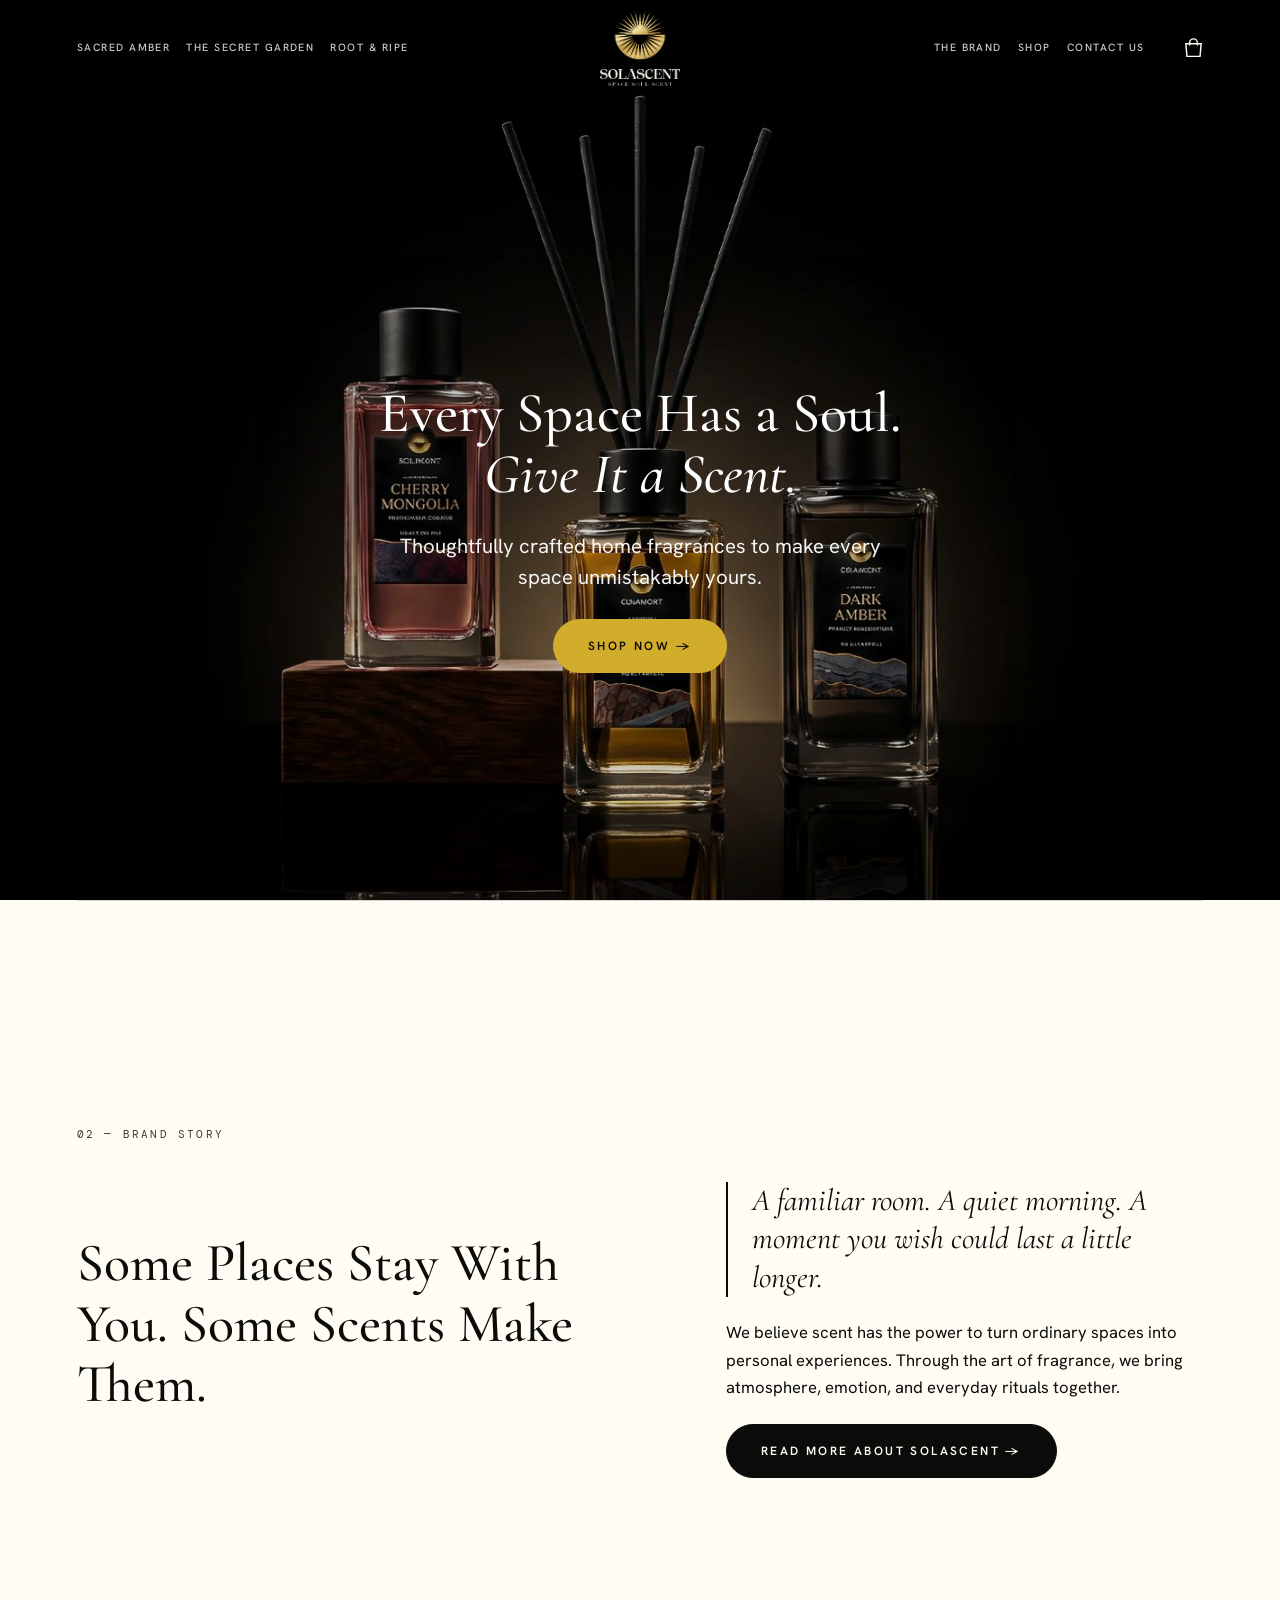
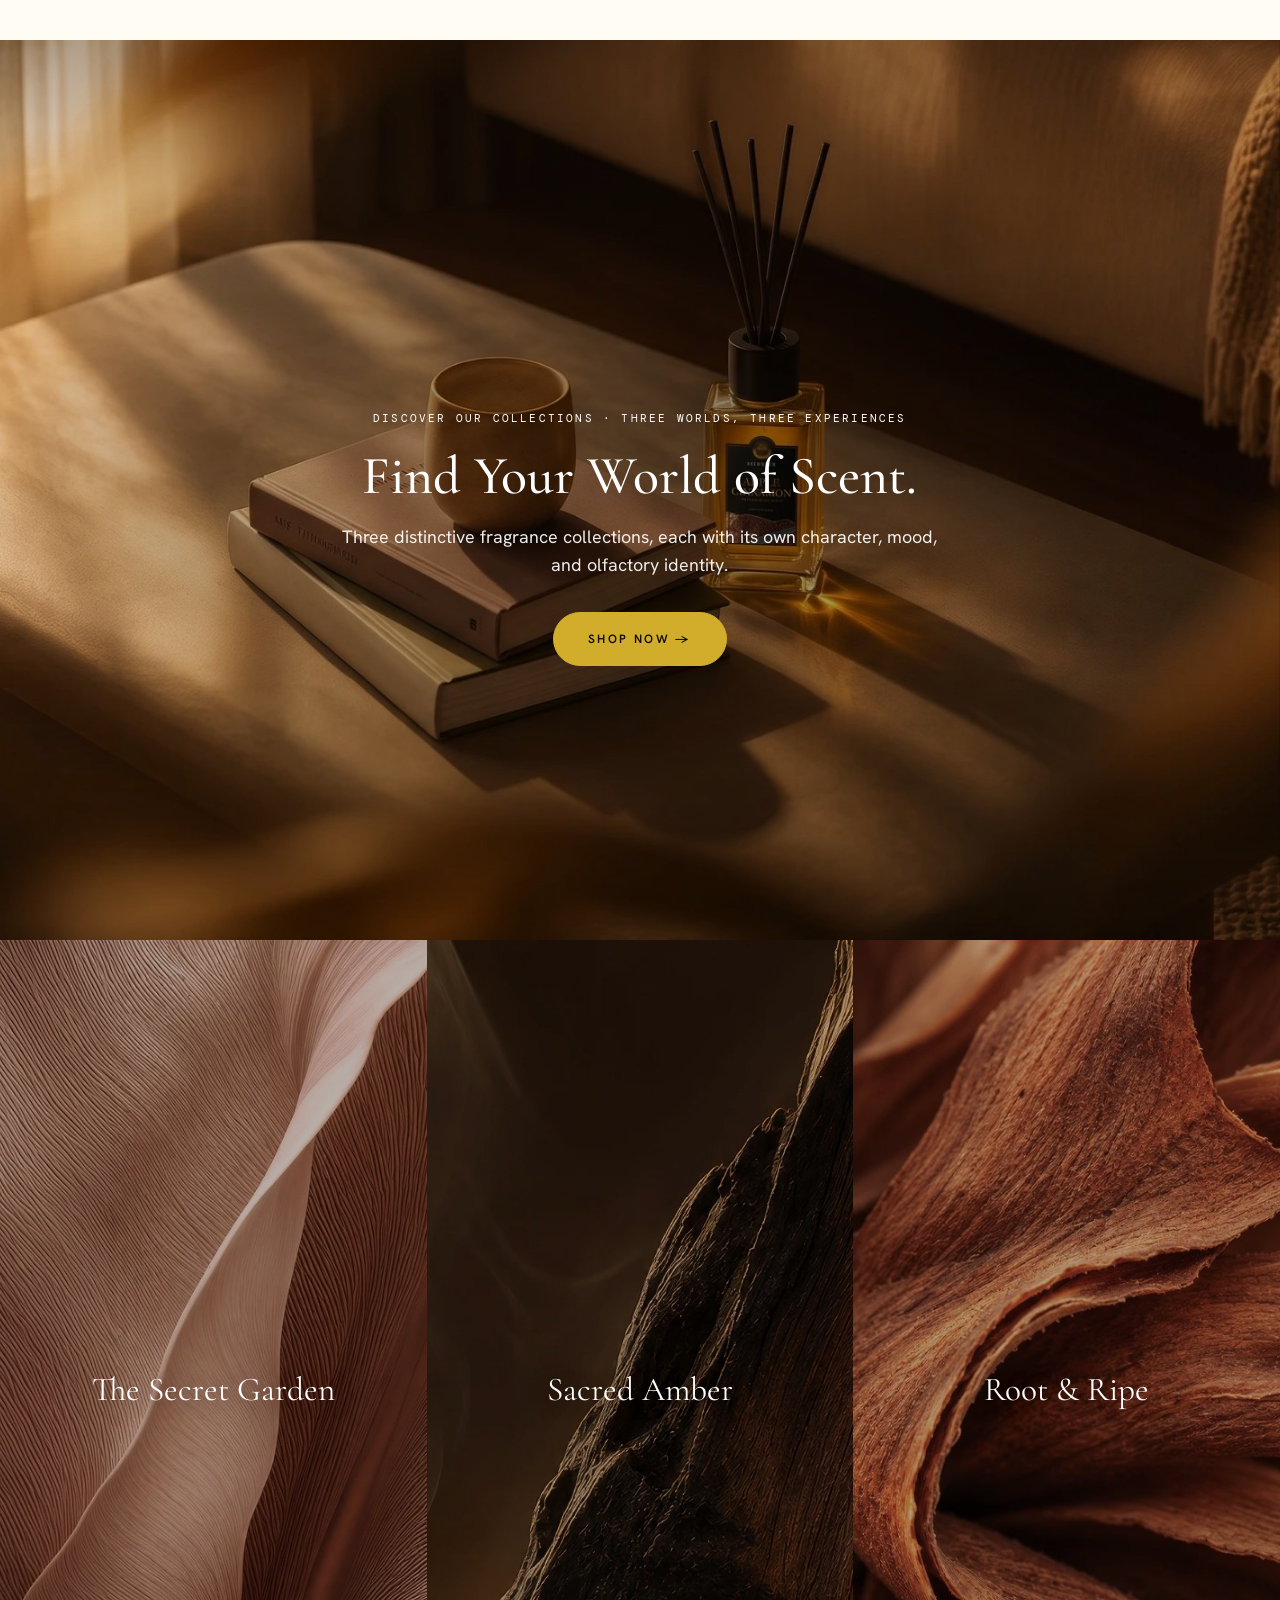
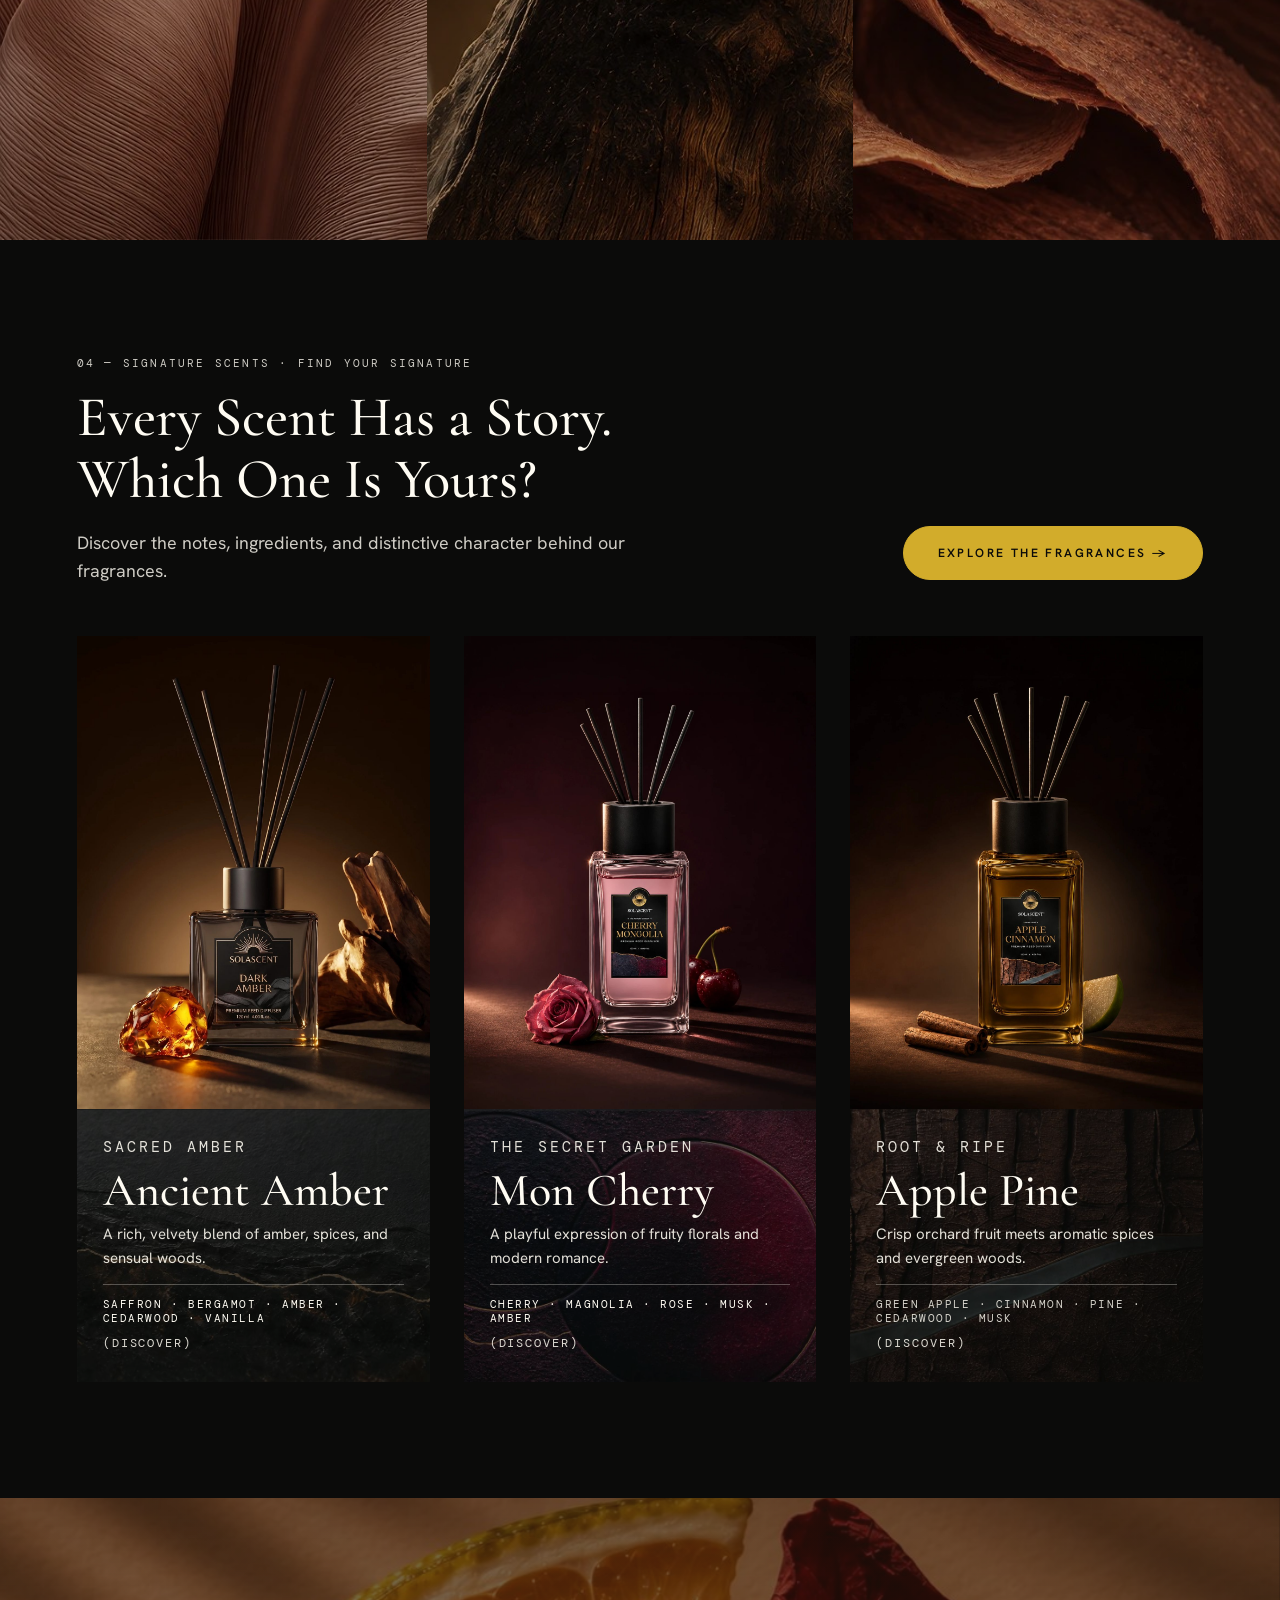
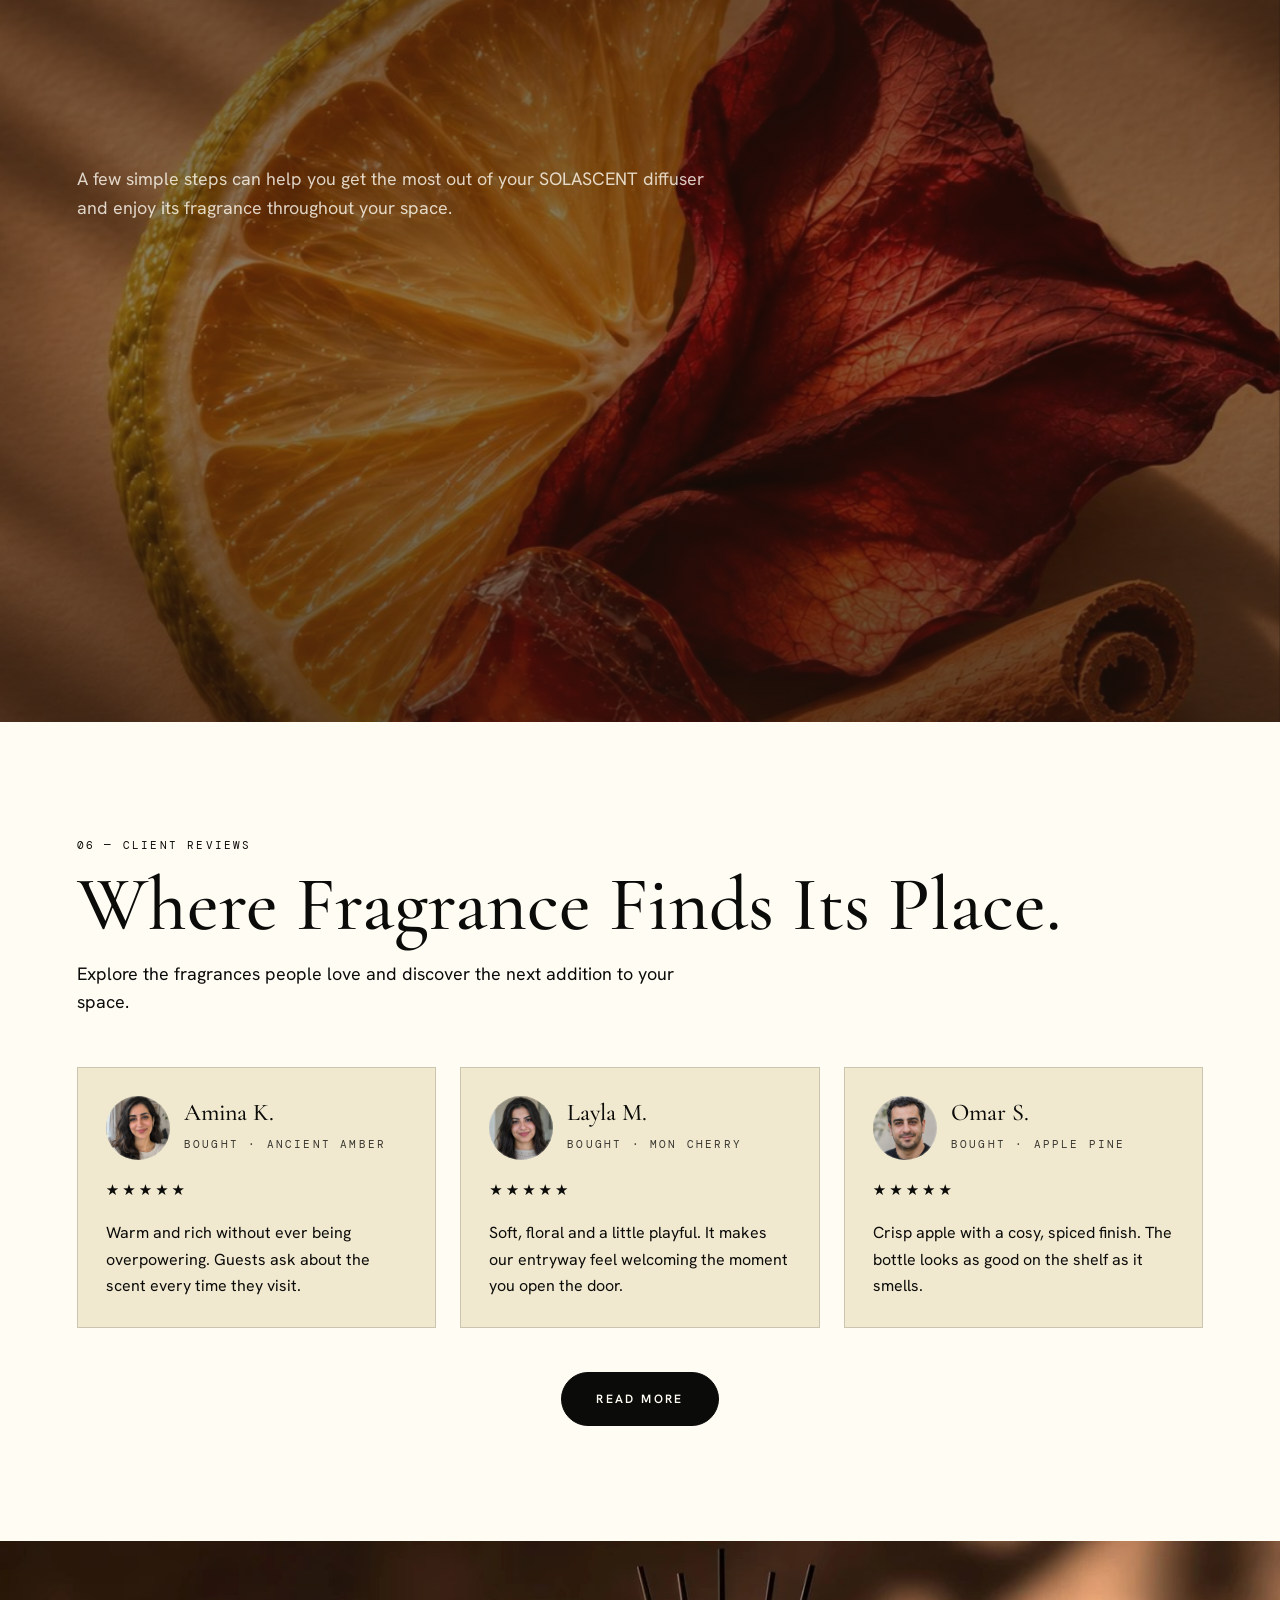
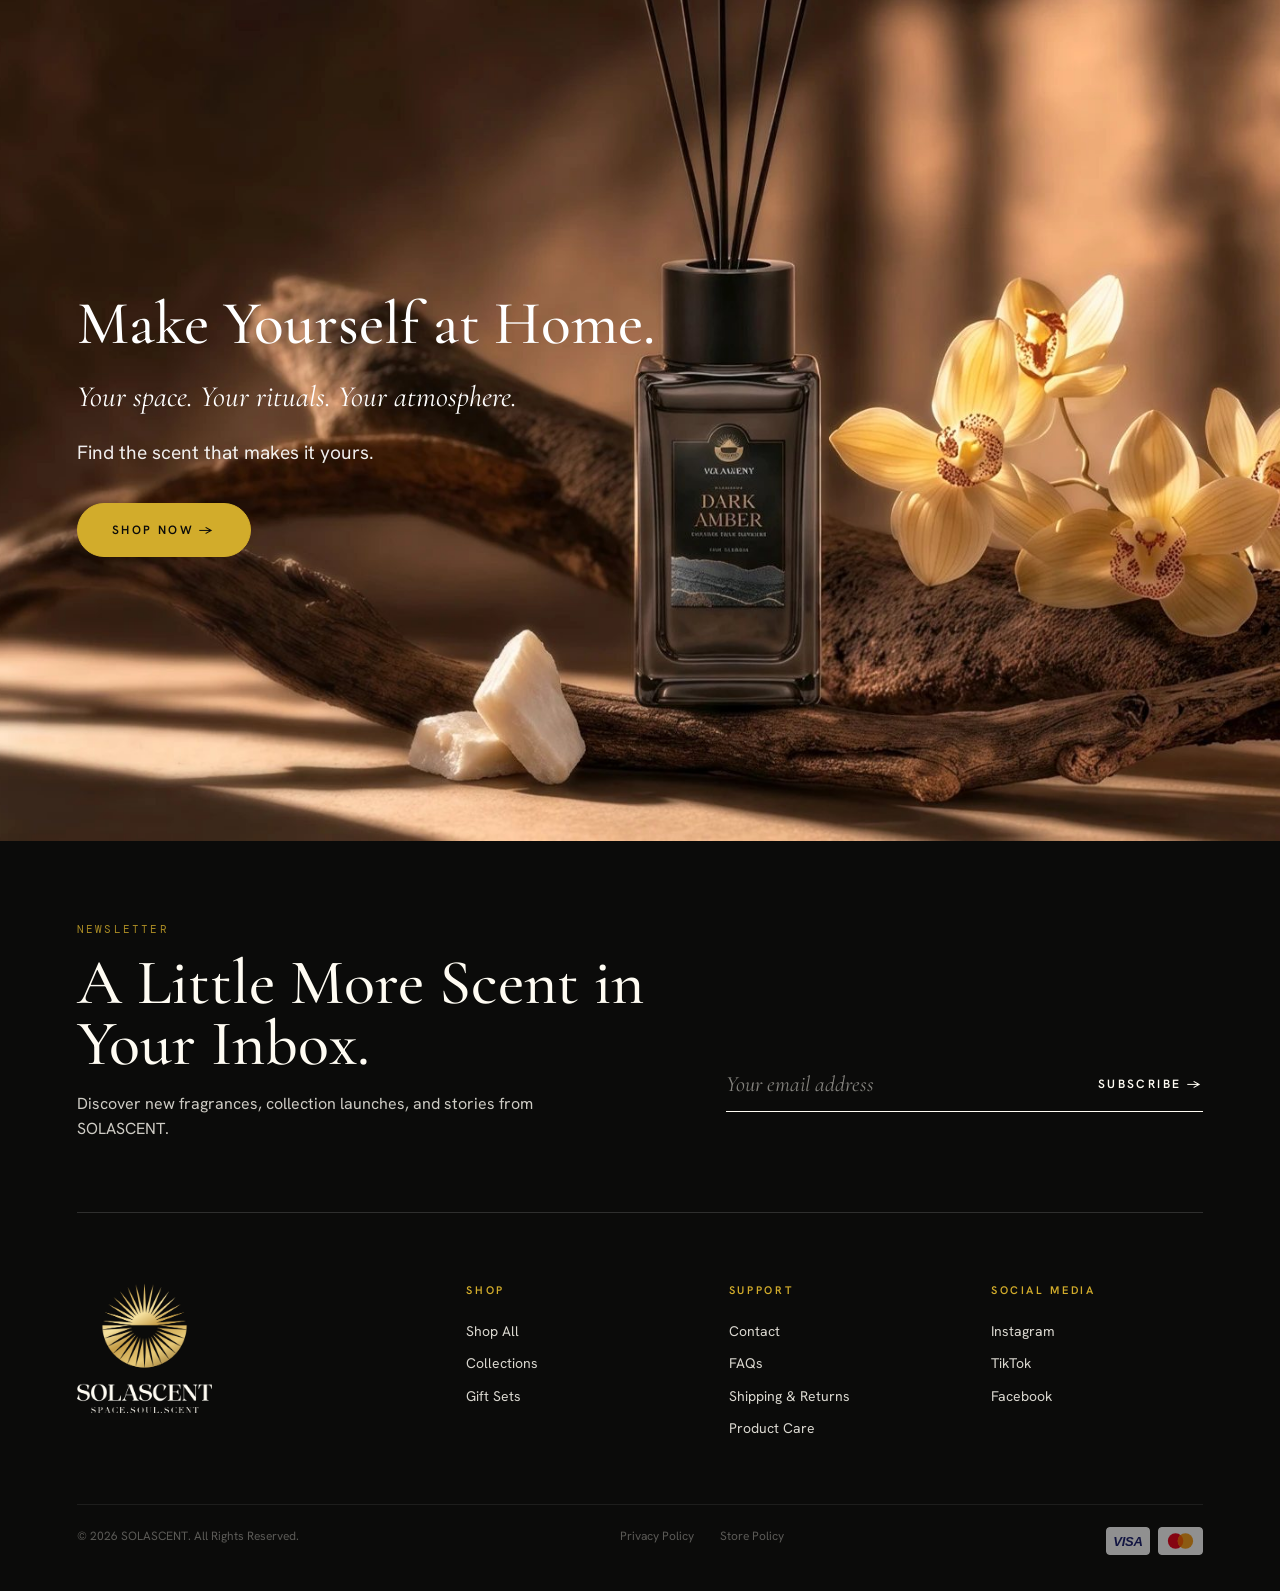
==== commit 90cf7b95: "New home banner photo and fluid smoke cursor effect Full-screen three-diffuser hero photo; WebGL flu" ====
--- a/solascent-website/index.html
+++ b/solascent-website/index.html
@@ -13,7 +13,7 @@
 <link rel="icon" href="assets/img/favicon.png">
 <link rel="preconnect" href="https://fonts.googleapis.com"><link rel="preconnect" href="https://fonts.gstatic.com" crossorigin>
 <link rel="stylesheet" href="https://fonts.googleapis.com/css2?family=Cormorant+Garamond:ital,wght@0,400;0,500;0,600;1,400;1,500&family=DM+Mono:wght@400;500&family=Hanken+Grotesk:wght@400;500;600&display=swap">
-<link rel="stylesheet" href="css/styles.css?v=a261dcc3">
+<link rel="stylesheet" href="css/styles.css?v=564cb05c">
 </head>
 <body class="t-dark home">
 <a class="skip" href="#main">Skip to content</a>
@@ -29,7 +29,8 @@
 </div>
 <main id="main">
 <section class="hero-brand t-dark" aria-labelledby="h1">
-  <div class="bg"><img src="assets/img/hero.jpg?v=ef0d3afd" alt="A woman reading in a sunlit living room beside a Solascent reed diffuser" fetchpriority="high"></div>
+  <div class="bg"><img src="assets/img/hero.jpg?v=69acd7be" alt="Three Solascent reed diffusers on a dark reflective surface: Cherry Mongolia, Apple Cinnamon and Dark Amber" fetchpriority="high">
+    <canvas class="fluid" aria-hidden="true" data-mask="assets/img/hero-mask.png?v=7f2d8aa9"></canvas></div>
   <div class="tx"><h1 class="sr" id="h1"><span class="ln">Every Space Has a Soul.</span><em class="ln">Give It a Scent.</em></h1>
     <p>Thoughtfully crafted home fragrances to make every space unmistakably yours.</p>
     <div class="cta"><a class="btn" href="shop.html">Shop Now →</a></div></div>
@@ -130,5 +131,6 @@
 </aside>
 <script src="js/config.js?v=e39d27ba"></script>
 <script src="js/main.js?v=24bca5e0"></script>
+<script src="js/fluid.js?v=ff5941da"></script>
 </body>
 </html>
--- a/solascent-website/css/styles.css
+++ b/solascent-website/css/styles.css
@@ -624,3 +624,26 @@
   #collections .pbg{bottom:auto;height:58svh}
   #collections .pbg img{position:absolute;height:100%}
 }
+
+/* home hero: new photo shown whole (cover, no zoom), full-screen height, responsive */
+.home .hero-brand{min-height:100vh;min-height:100svh;background:#000}
+.home .hero-brand .bg img{object-position:center center}
+.home .hero-brand::before{background:rgba(0,0,0,.18)}
+@media (max-width:900px) and (orientation:portrait){
+  .home .hero-brand{place-items:end center}
+  .home .hero-brand .bg{bottom:auto;height:56svh}
+  .home .hero-brand .bg img{object-position:50% center}
+  .home .hero-brand .bg::after{content:"";position:absolute;left:0;right:0;bottom:0;height:30%;background:linear-gradient(180deg,rgba(0,0,0,0),#000)}
+  .home .hero-brand::before{display:none}
+  .home .hero-brand .tx{padding:20px 24px clamp(36px,7svh,64px)}
+}
+
+/* home hero: content sits a little lower (clear of the top of the photo) */
+@media (min-width:901px),(orientation:landscape){
+  .home .hero-brand .tx{padding-top:calc(var(--hh) + 100px);padding-bottom:40px}
+}
+
+/* hero fluid smoke: sits over the photo (screen blend = only adds light), hidden behind the diffusers by a mask in the shader */
+.hero-brand .bg{isolation:isolate}
+.hero-brand canvas.fluid{position:absolute;inset:0;width:100%;height:100%;mix-blend-mode:screen;pointer-events:none;opacity:0;transition:opacity 1.2s ease}
+.hero-brand canvas.fluid.on{opacity:1}
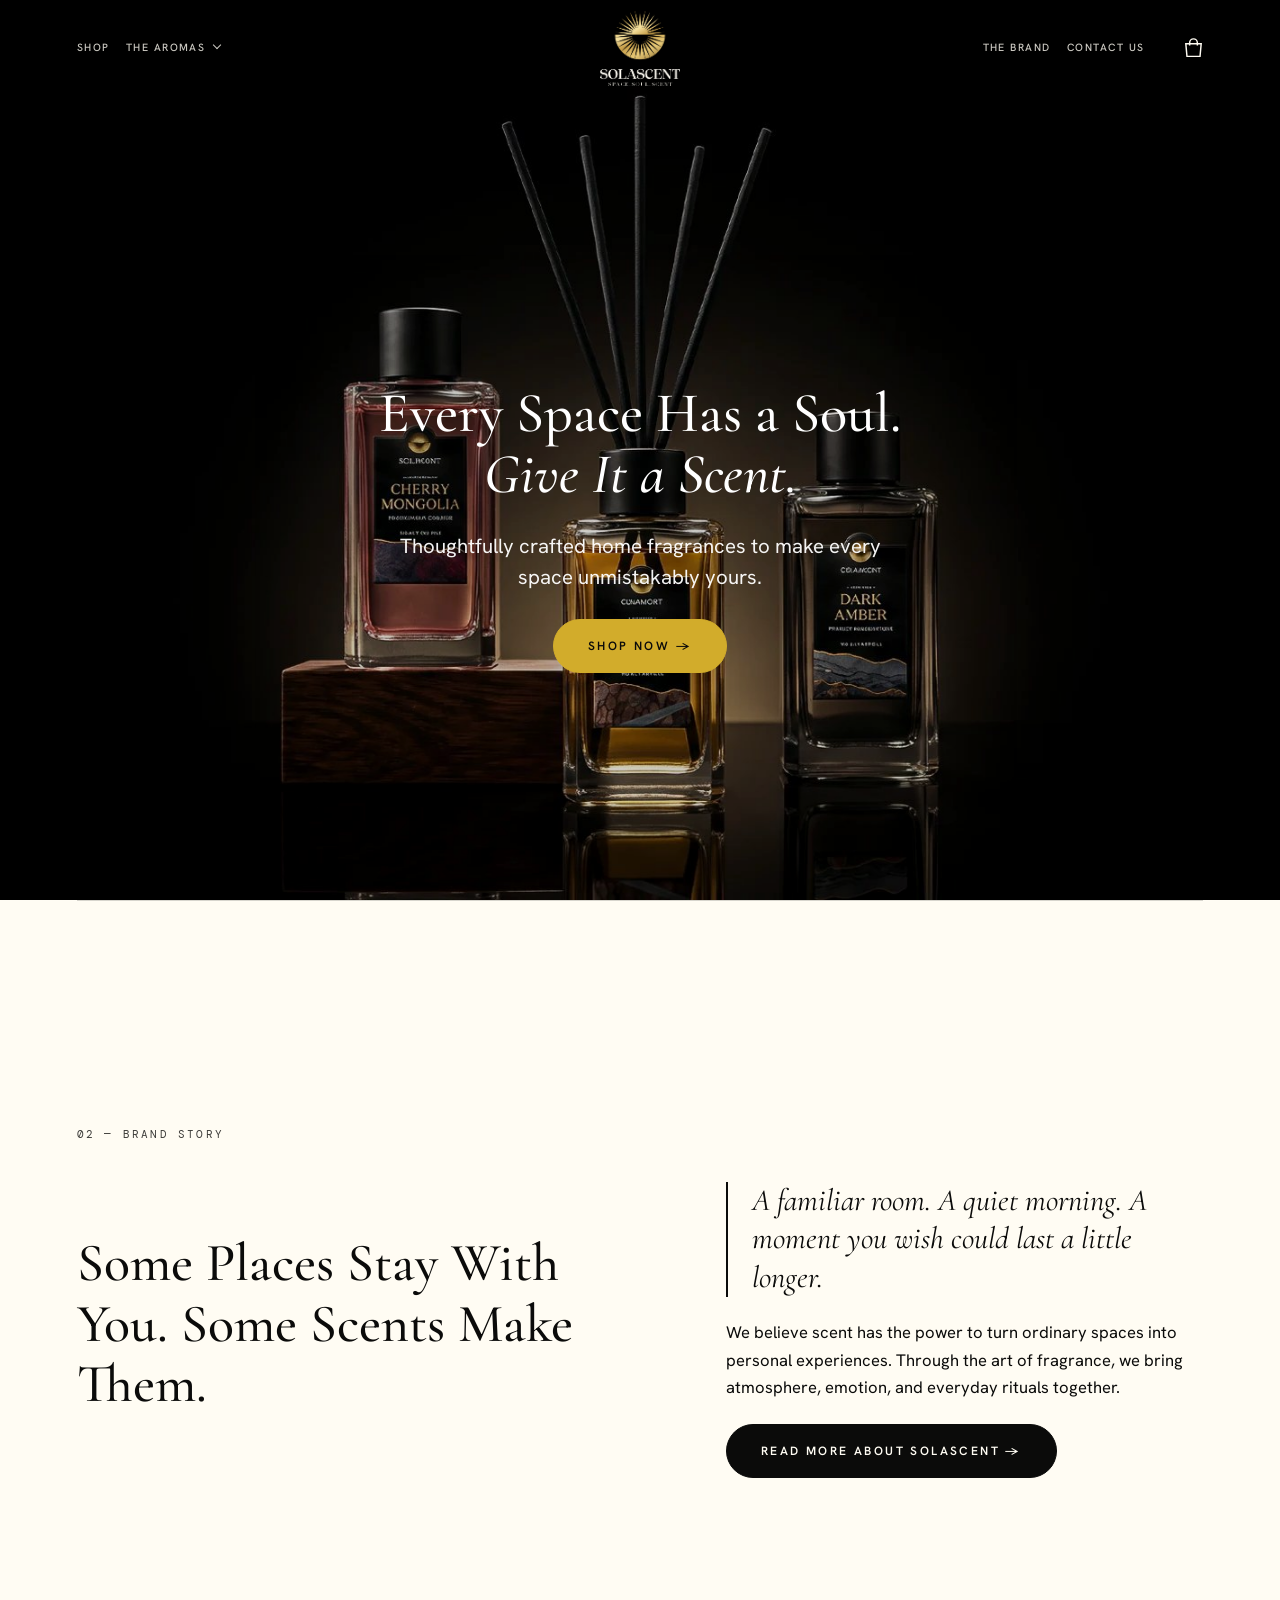
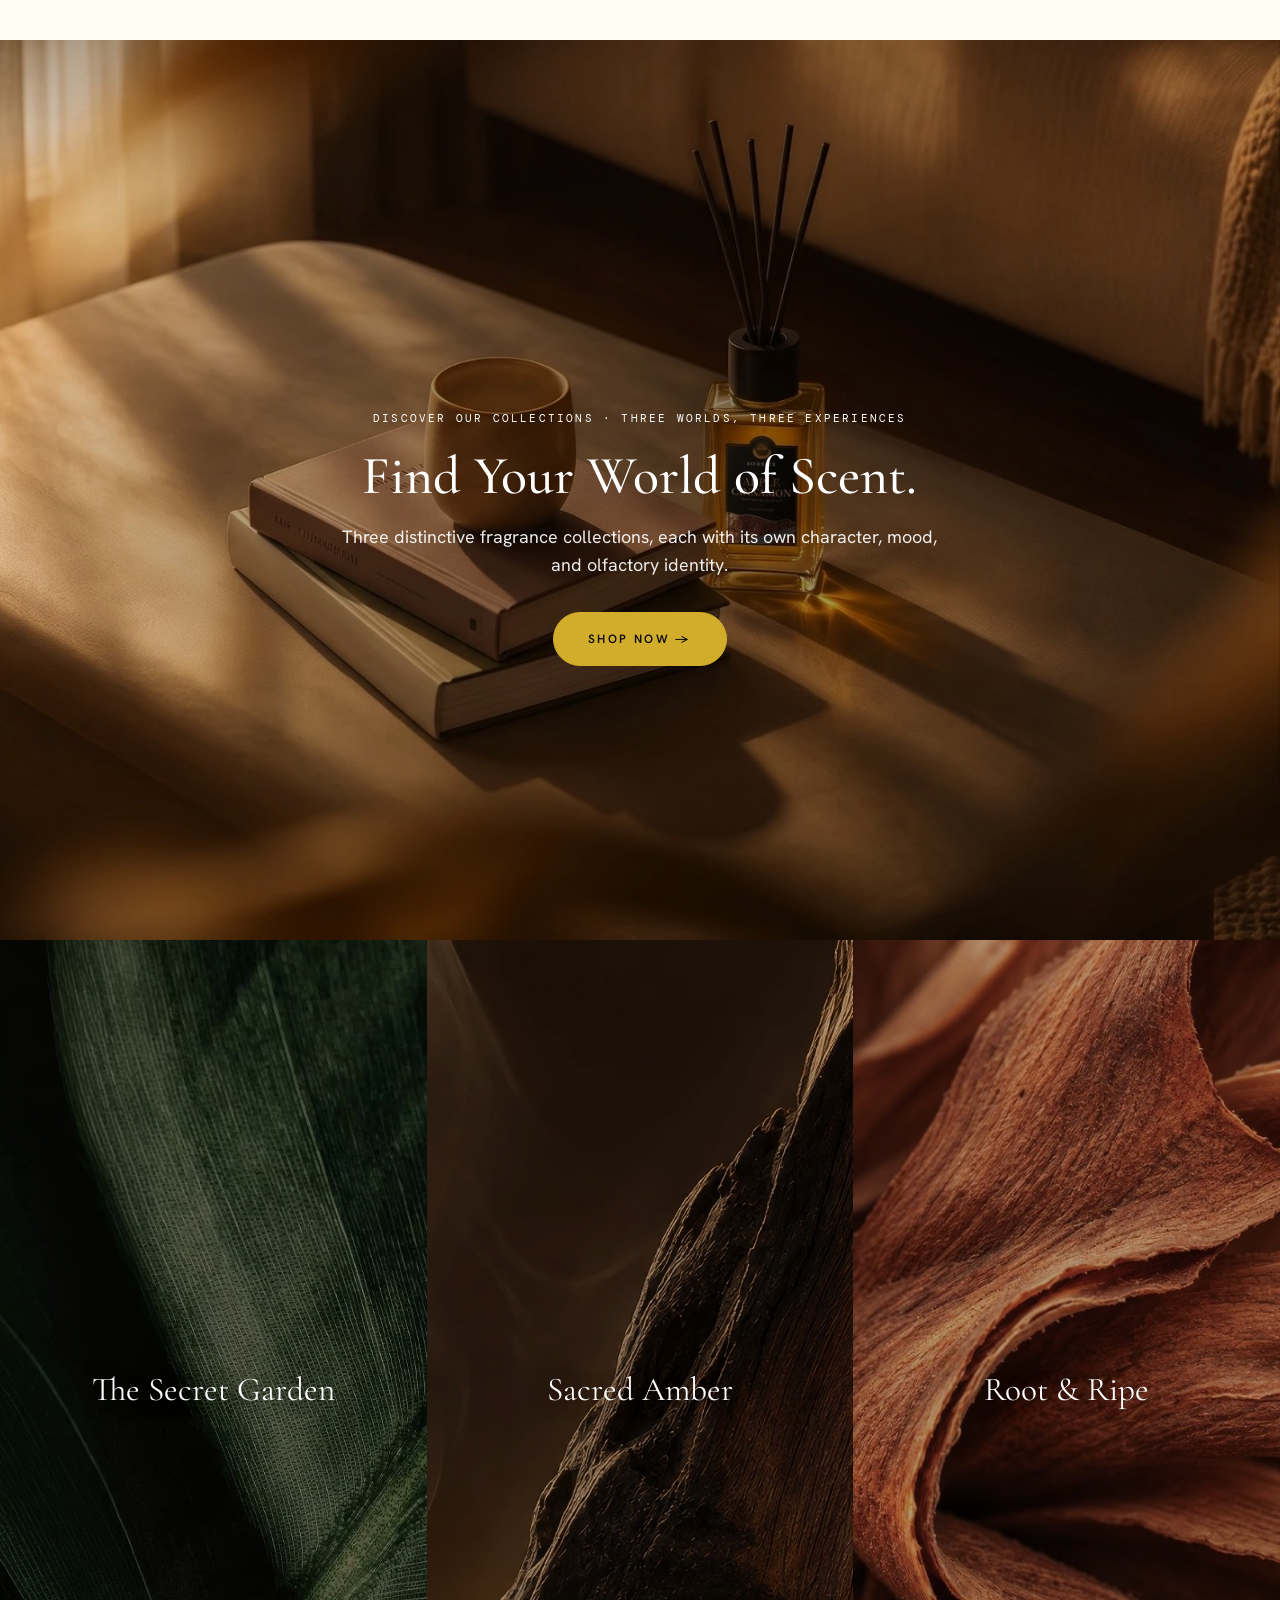
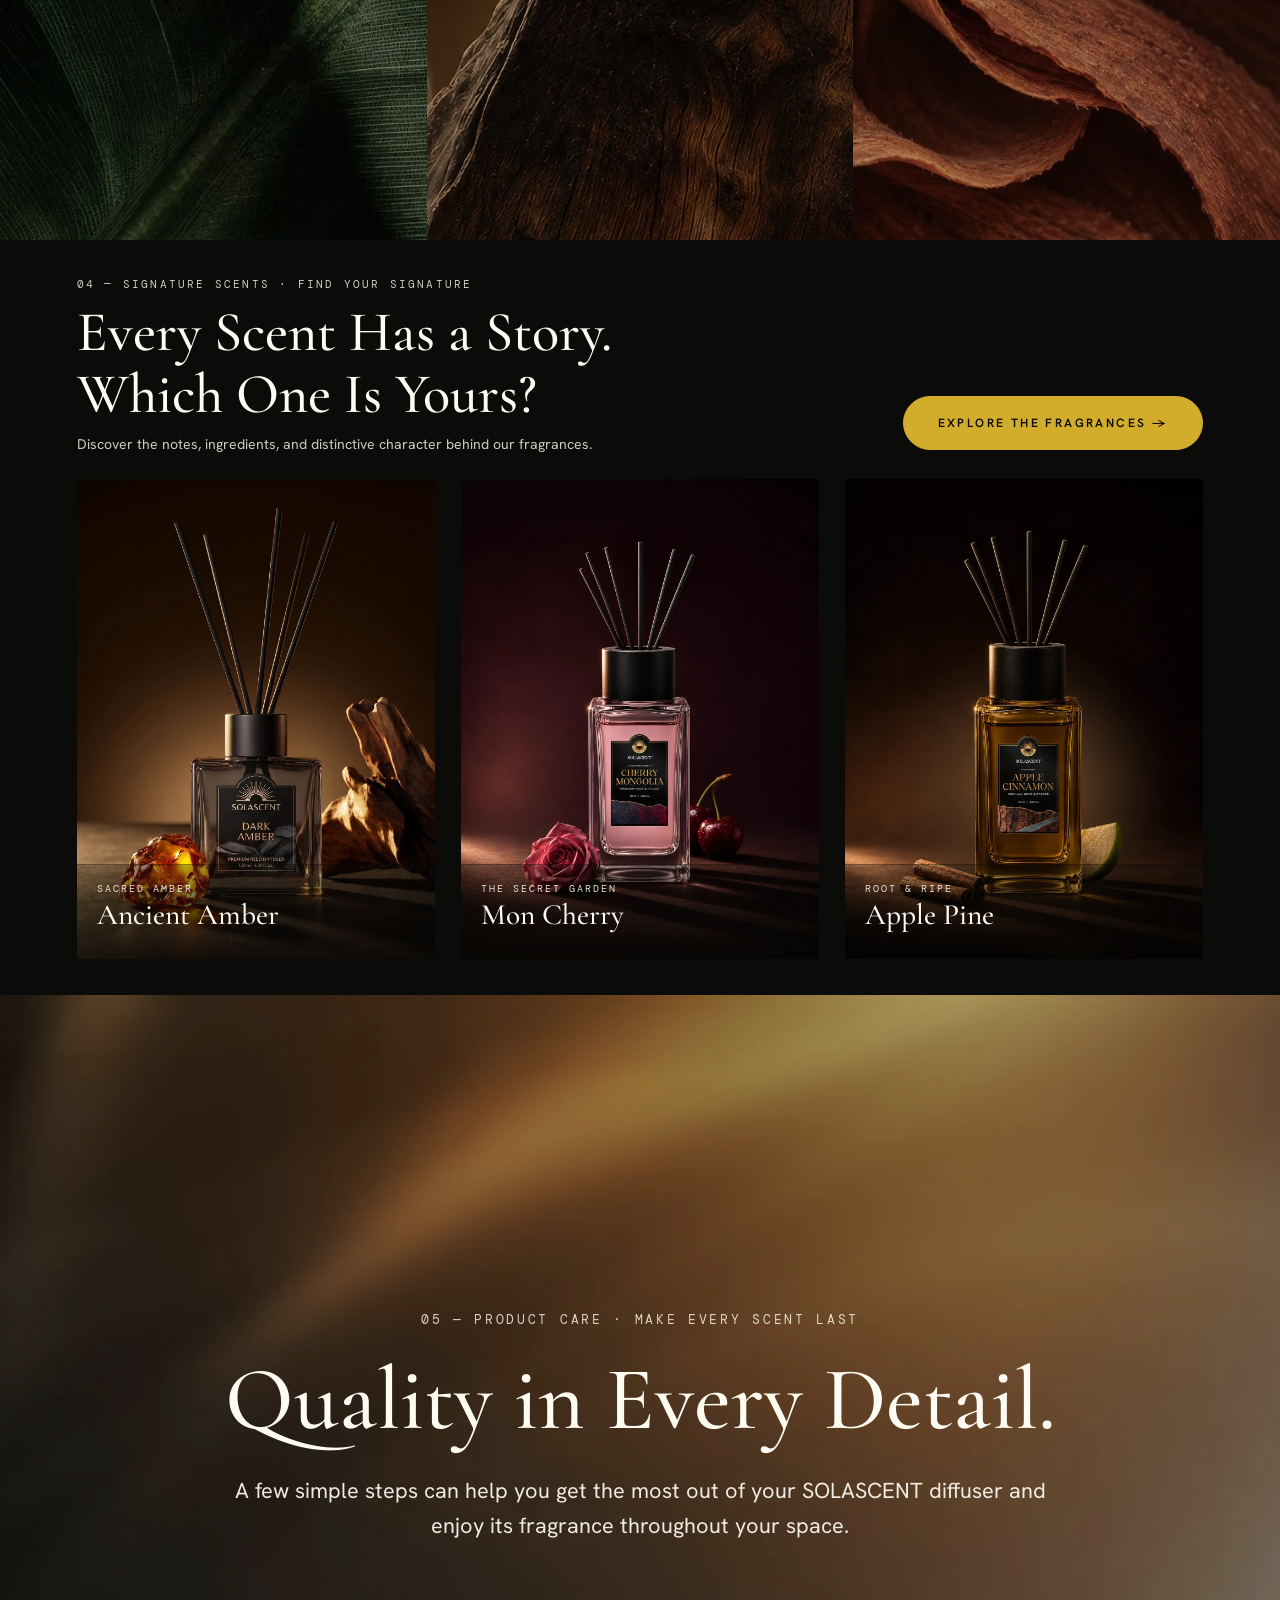
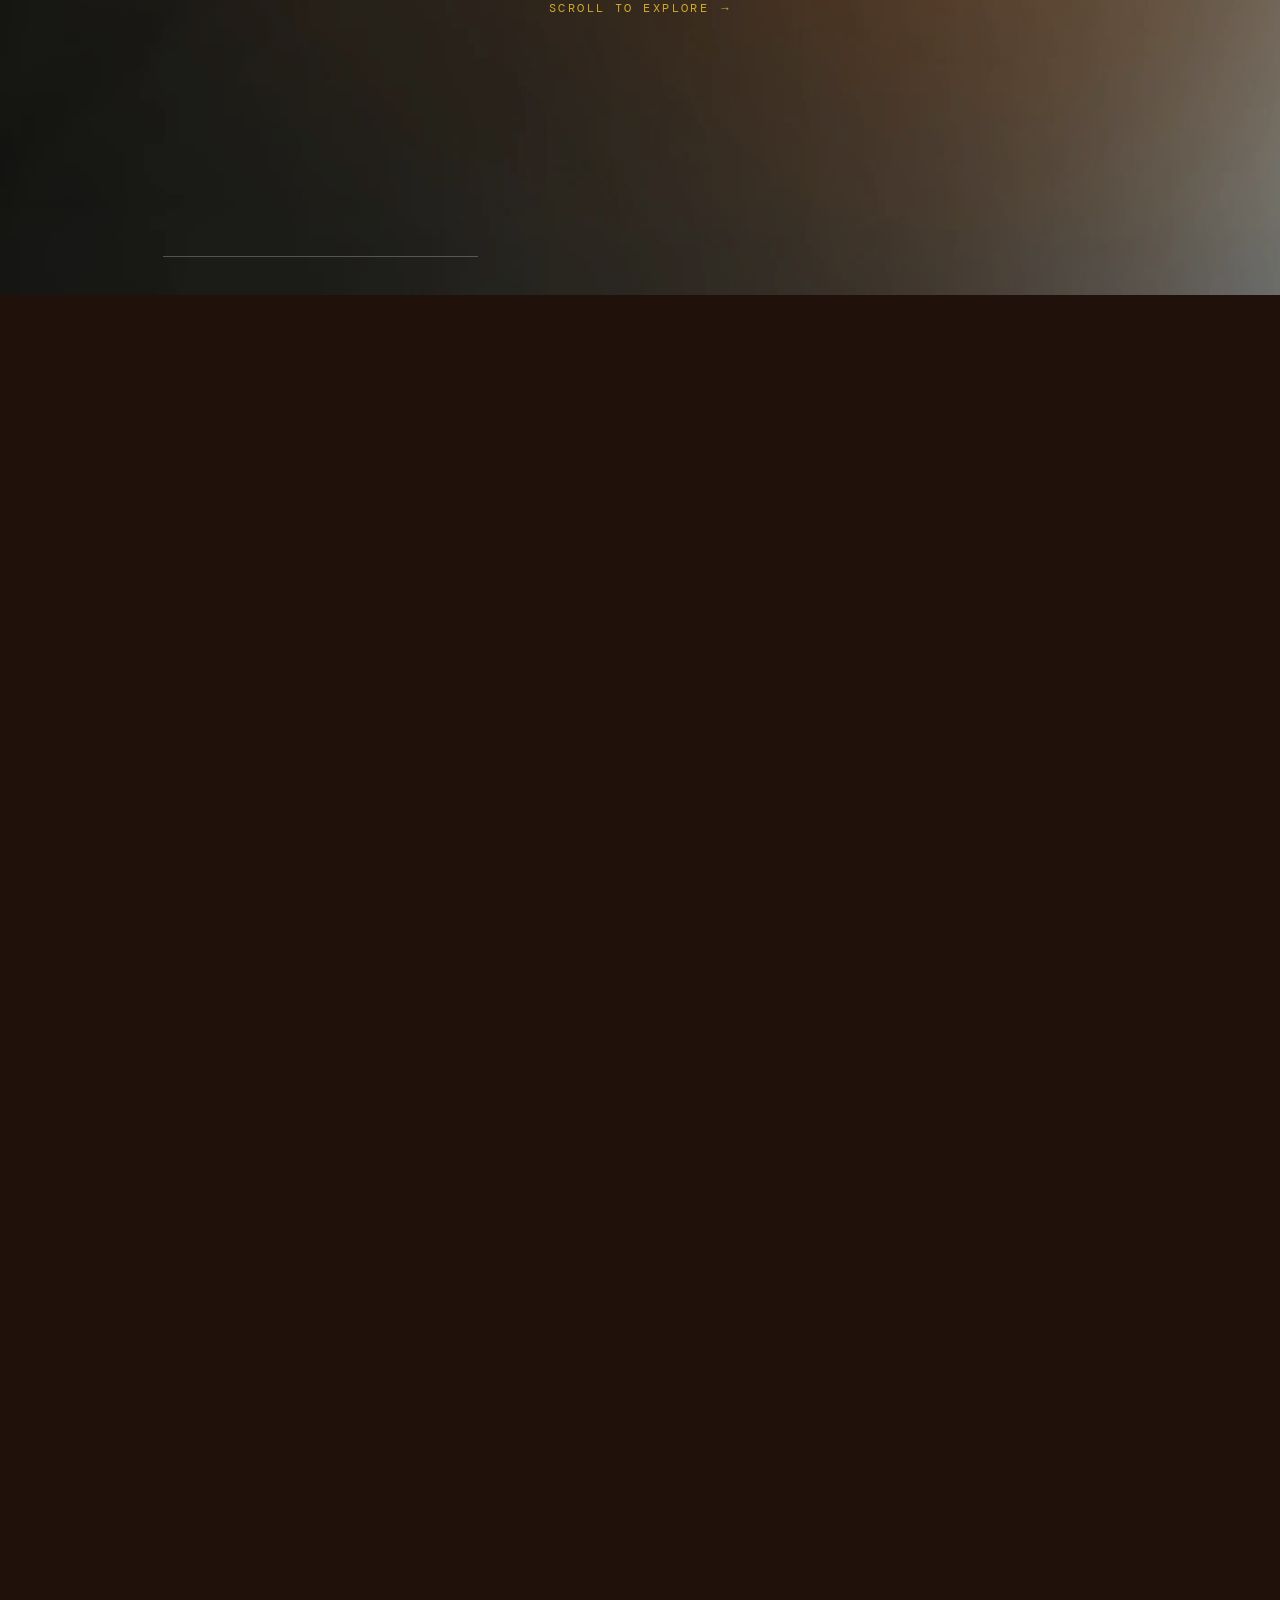
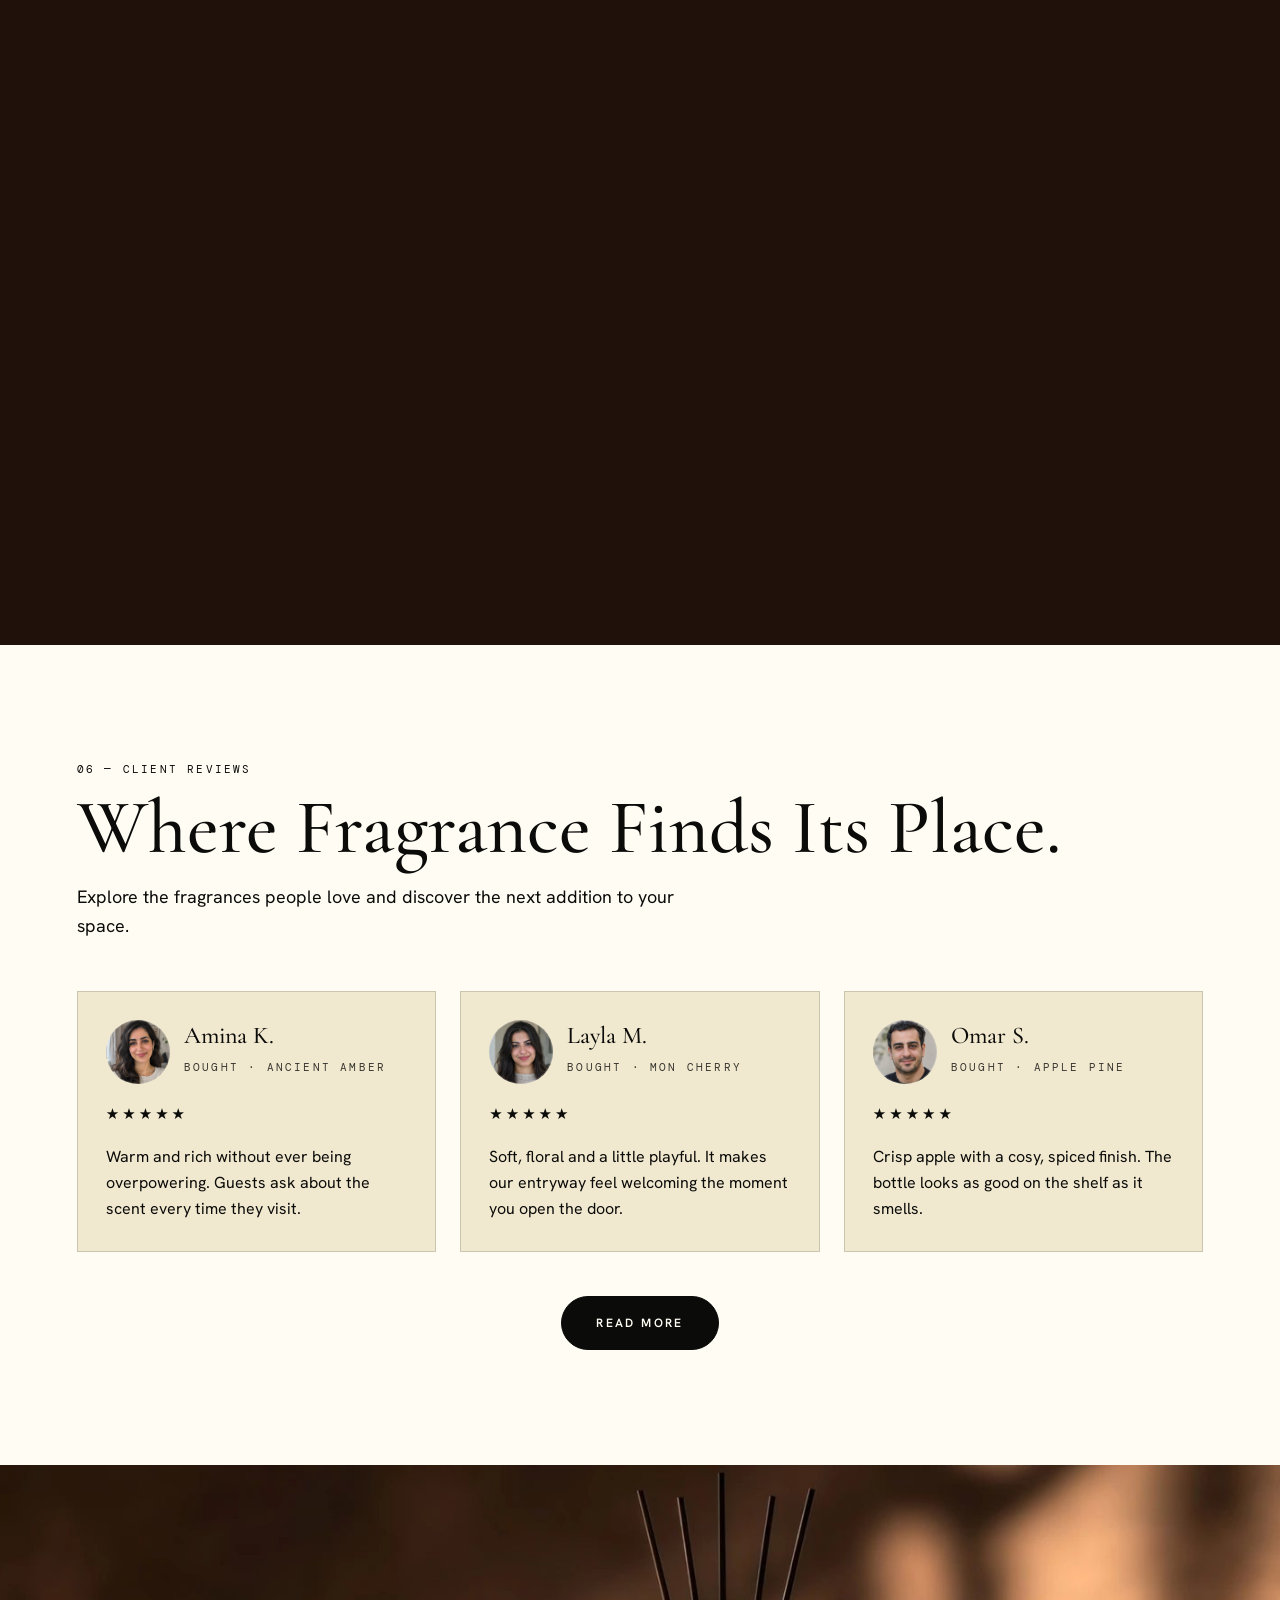
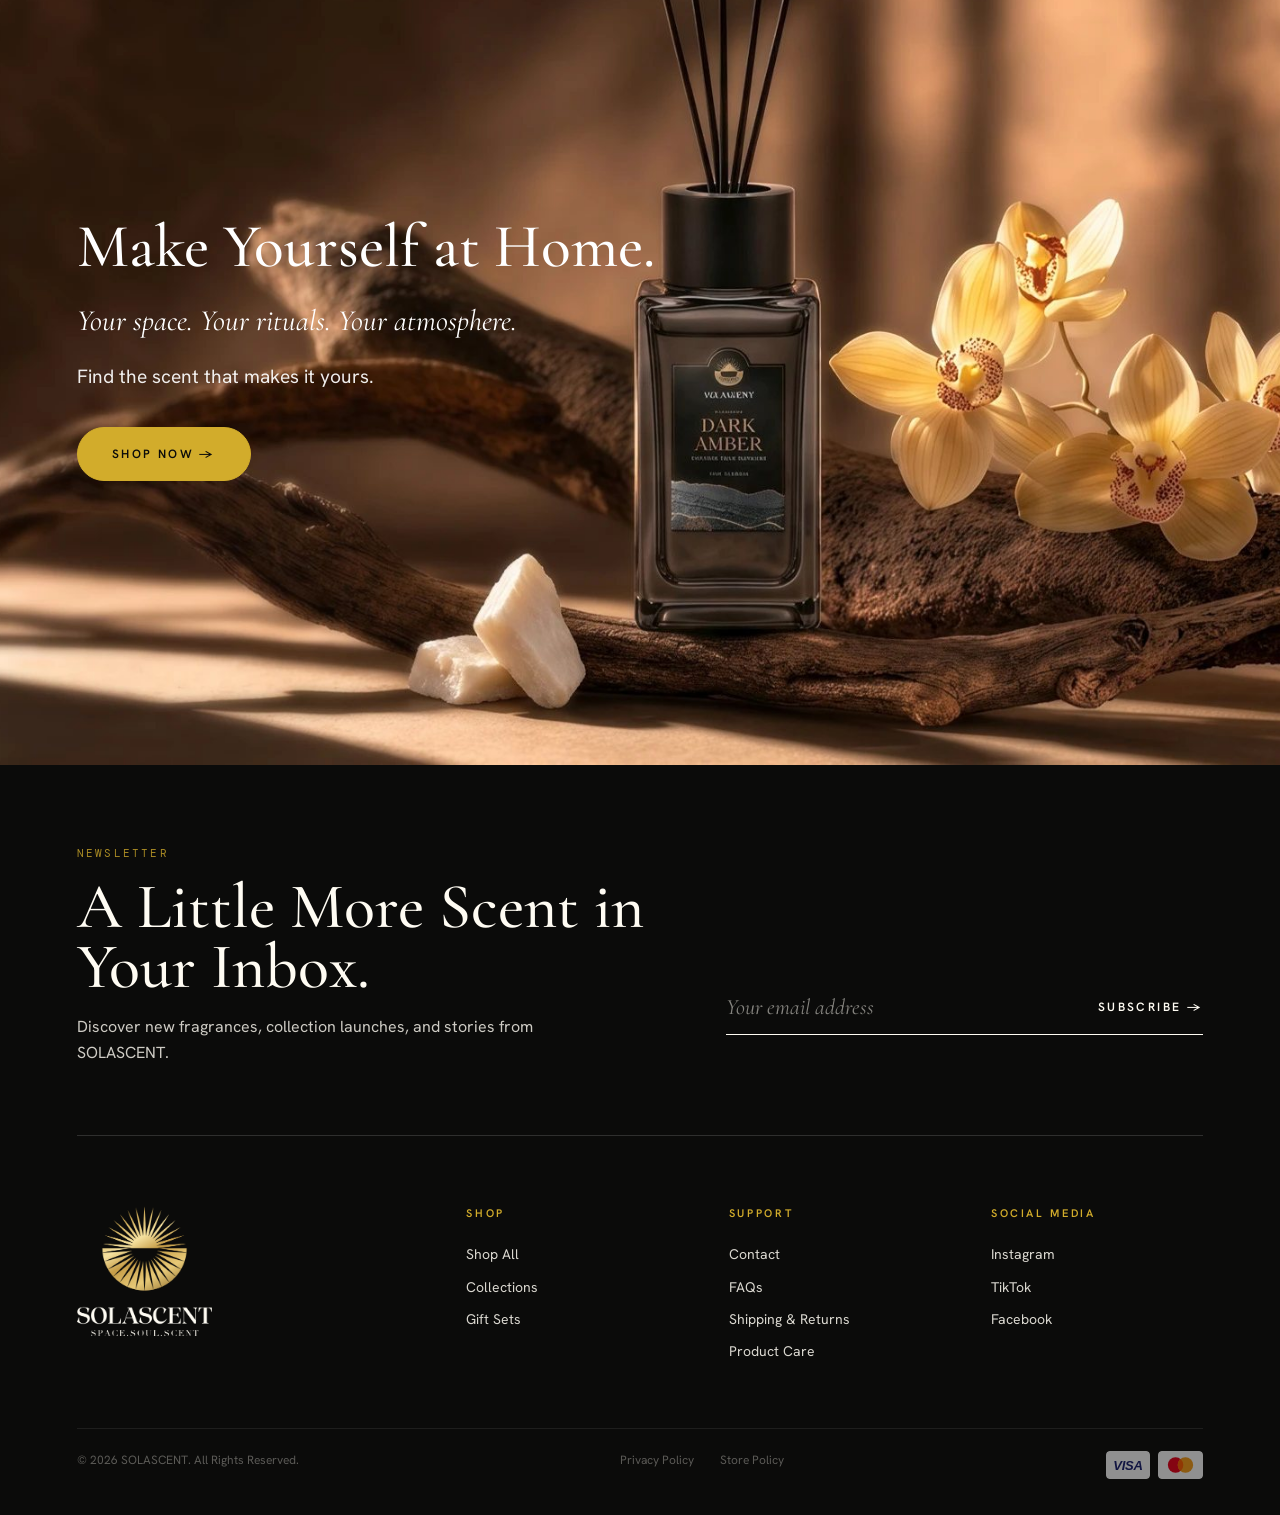
==== commit bc9b8a2c: "Product care step slider, The Aromas header menu, shorter signature cards Product care becomes a pin" ====
--- a/solascent-website/index.html
+++ b/solascent-website/index.html
@@ -13,14 +13,14 @@
 <link rel="icon" href="assets/img/favicon.png">
 <link rel="preconnect" href="https://fonts.googleapis.com"><link rel="preconnect" href="https://fonts.gstatic.com" crossorigin>
 <link rel="stylesheet" href="https://fonts.googleapis.com/css2?family=Cormorant+Garamond:ital,wght@0,400;0,500;0,600;1,400;1,500&family=DM+Mono:wght@400;500&family=Hanken+Grotesk:wght@400;500;600&display=swap">
-<link rel="stylesheet" href="css/styles.css?v=564cb05c">
+<link rel="stylesheet" href="css/styles.css?v=29d59eb9">
 </head>
 <body class="t-dark home">
 <a class="skip" href="#main">Skip to content</a>
 <header class="site-header">
-  <div class="hd-left"><button class="menu-btn" type="button" data-open-menu aria-label="Open menu">Menu</button><nav class="nav" aria-label="Collections"><a href="ancient-amber.html">Sacred Amber</a><a href="mon-cherry.html">The Secret Garden</a><a href="apple-pine.html">Root &amp; Ripe</a></nav></div>
+  <div class="hd-left"><button class="menu-btn" type="button" data-open-menu aria-label="Open menu">Menu</button><nav class="nav" aria-label="Collections"><a href="shop.html">Shop</a><div class="nav-dd"><button class="dd-btn" type="button" aria-haspopup="true" aria-expanded="false">The Aromas</button><div class="dd-menu" role="menu"><a href="ancient-amber.html">Sacred Amber</a><a href="mon-cherry.html">The Secret Garden</a><a href="apple-pine.html">Root &amp; Ripe</a></div></div></nav></div>
   <a class="logo center" href="index.html" aria-label="Solascent home"><img src="assets/img/logo-lockup-light.png" alt="Solascent — Space. Soul. Scent." width="700" height="673"></a>
-  <div class="hd-right"><nav class="nav" aria-label="Main"><a href="about.html">The Brand</a><a href="shop.html">Shop</a><a href="contact.html">Contact Us</a></nav><button class="cart-btn" type="button" data-open-cart aria-label="Open cart"><svg viewBox="0 0 26 26" fill="none" stroke="currentColor" stroke-width="1.5" aria-hidden="true"><path d="M5 9h16l-1.2 13.2H6.2z"/><path d="M9 11V8a4 4 0 0 1 8 0v3"/></svg><span class="badge" hidden>0</span></button></div>
+  <div class="hd-right"><nav class="nav" aria-label="Main"><a href="about.html">The Brand</a><a href="contact.html">Contact Us</a></nav><button class="cart-btn" type="button" data-open-cart aria-label="Open cart"><svg viewBox="0 0 26 26" fill="none" stroke="currentColor" stroke-width="1.5" aria-hidden="true"><path d="M5 9h16l-1.2 13.2H6.2z"/><path d="M9 11V8a4 4 0 0 1 8 0v3"/></svg><span class="badge" hidden>0</span></button></div>
 </header>
 <div class="sheet" id="sheet" aria-hidden="true" role="dialog" aria-label="Menu">
   <div class="top"><button type="button" class="menu-close" data-close-menu aria-label="Close menu">×</button><a class="logo " href="index.html" aria-label="Solascent home"><img class="mk" src="assets/img/logo-mark-light.png" alt="" width="34" height="34"><img class="wm" src="assets/img/logo-wordmark-light.png" alt="Solascent" width="120" height="15"></a><button class="cart-btn" type="button" data-open-cart aria-label="Open cart" style="justify-self:end"><svg viewBox="0 0 26 26" fill="none" stroke="currentColor" stroke-width="1.5" aria-hidden="true"><path d="M5 9h16l-1.2 13.2H6.2z"/><path d="M9 11V8a4 4 0 0 1 8 0v3"/></svg><span class="badge" hidden>0</span></button></div>
@@ -55,7 +55,7 @@
     <a class="btn" href="shop.html" style="margin-top:10px">Shop Now →</a>
   </div>
 </section>
-<section class="trio" aria-label="Our collections"><article class="tr-p tr-mon-cherry"><img src="assets/img/trio-mon-cherry.jpg?v=1c16d054" alt="" decoding="async"><p class="tr-t" aria-hidden="true">The Secret Garden</p><div class="tr-c"><h3 class="tr-h">The Secret Garden</h3><p class="tr-d">A whimsical world of blooming florals, luscious fruits, and enchanting combinations.</p><p class="tr-n">Floral · Fruity · Luminous</p><a class="btn tr-go" href="mon-cherry.html">Explore The Secret Garden &rarr;</a></div></article><article class="tr-p tr-ancient-amber"><img src="assets/img/trio-ancient-amber.jpg?v=802ffb3c" alt="" decoding="async"><p class="tr-t" aria-hidden="true">Sacred Amber</p><div class="tr-c"><h3 class="tr-h">Sacred Amber</h3><p class="tr-d">An exploration of rich amber, warm spices, and sensual woods, creating a deep and lasting atmosphere.</p><p class="tr-n">Warm · Spiced · Resinous</p><a class="btn tr-go" href="ancient-amber.html">Explore Sacred Amber &rarr;</a></div></article><article class="tr-p tr-apple-pine"><img src="assets/img/trio-apple-pine.jpg?v=3584c36d" alt="" decoding="async"><p class="tr-t" aria-hidden="true">Root &amp; Ripe</p><div class="tr-c"><h3 class="tr-h">Root &amp; Ripe</h3><p class="tr-d">Where juicy fruits meet aromatic spices and grounding woods. A balance of freshness and warmth.</p><p class="tr-n">Fruity · Spiced · Woody</p><a class="btn tr-go" href="apple-pine.html">Explore Root &amp; Ripe &rarr;</a></div></article></section>
+<section class="trio" aria-label="Our collections"><article class="tr-p tr-mon-cherry"><img src="assets/img/trio-mon-cherry.jpg?v=2aed86b2" alt="" decoding="async"><p class="tr-t" aria-hidden="true">The Secret Garden</p><div class="tr-c"><h3 class="tr-h">The Secret Garden</h3><p class="tr-d">A whimsical world of blooming florals, luscious fruits, and enchanting combinations.</p><p class="tr-n">Floral · Fruity · Luminous</p><a class="btn tr-go" href="mon-cherry.html">Explore The Secret Garden &rarr;</a></div></article><article class="tr-p tr-ancient-amber"><img src="assets/img/trio-ancient-amber.jpg?v=802ffb3c" alt="" decoding="async"><p class="tr-t" aria-hidden="true">Sacred Amber</p><div class="tr-c"><h3 class="tr-h">Sacred Amber</h3><p class="tr-d">An exploration of rich amber, warm spices, and sensual woods, creating a deep and lasting atmosphere.</p><p class="tr-n">Warm · Spiced · Resinous</p><a class="btn tr-go" href="ancient-amber.html">Explore Sacred Amber &rarr;</a></div></article><article class="tr-p tr-apple-pine"><img src="assets/img/trio-apple-pine.jpg?v=3584c36d" alt="" decoding="async"><p class="tr-t" aria-hidden="true">Root &amp; Ripe</p><div class="tr-c"><h3 class="tr-h">Root &amp; Ripe</h3><p class="tr-d">Where juicy fruits meet aromatic spices and grounding woods. A balance of freshness and warmth.</p><p class="tr-n">Fruity · Spiced · Woody</p><a class="btn tr-go" href="apple-pine.html">Explore Root &amp; Ripe &rarr;</a></div></article></section>
 
 
 <section class="band t-dark sig-band" aria-labelledby="h-sig">
@@ -74,13 +74,22 @@
 </div>
 </section>
 
-<section class="band t-apple care-px" id="care" data-parallax aria-labelledby="h-care">
-  <div class="pbg"><img src="assets/img/care-bg.jpg?v=9449e3e1" alt="" loading="lazy"></div>
-  <p class="ey">05 — Product care · Make every scent last</p>
-  <h2 class="sr h2" id="h-care" style="margin-top:14px">Quality in Every Detail.</h2>
-  <p class="sub">A few simple steps can help you get the most out of your SOLASCENT diffuser and enjoy its fragrance throughout your space.</p>
-  <div class="steps four"><div><div class="nu" aria-hidden="true">01</div><h3>Set it up</h3><p>Remove the stopper and insert the reeds into the fragrance bottle. Allow them to absorb the fragrance for 5–6 hours.</p></div><div><div class="nu" aria-hidden="true">02</div><h3>Let the scent flow</h3><p>Place your diffuser in a suitable area where air can circulate naturally, allowing the fragrance to disperse throughout your space.</p></div><div><div class="nu" aria-hidden="true">03</div><h3>Refresh your fragrance</h3><p>Turn the reeds periodically to refresh the fragrance and maintain its presence.</p></div><div><div class="nu" aria-hidden="true">04</div><h3>Handle with care</h3><p>Keep away from direct sunlight, heat, and flames. Avoid contact with skin and eyes, and keep out of reach of children and pets. Do not ingest.</p></div></div>
-  <p style="margin-top:50px"><a class="btn" href="#care">Explore Our Product Care Guide →</a></p>
+<section class="care-h t-apple" id="care" aria-labelledby="h-care">
+  <div class="ch-stick">
+    <div class="ch-bg"><img src="assets/img/care-bg.jpg?v=941e37f9" alt="" loading="lazy"></div>
+    <div class="ch-track">
+      <article class="ch-p ch-intro">
+        <div class="ch-tx">
+          <p class="ey">05 — Product care · Make every scent last</p>
+          <h2 class="sr h2" id="h-care">Quality in Every Detail.</h2>
+          <p class="sub">A few simple steps can help you get the most out of your SOLASCENT diffuser and enjoy its fragrance throughout your space.</p>
+          <p class="ch-hint" aria-hidden="true">Scroll to explore <span>&rarr;</span></p>
+        </div>
+      </article>
+      <article class="ch-p ch-step"><div class="ch-tx"><div class="nu" aria-hidden="true">01</div><h3>Set it up</h3><p>Remove the stopper and insert the reeds into the fragrance bottle. Allow them to absorb the fragrance for 5–6 hours.</p></div><div class="ch-im"><img src="assets/img/care-step-1.jpg?v=0fa42fe8" alt="Hand inserting the reeds into the diffuser bottle" width="1200" height="1490" decoding="async"></div></article><article class="ch-p ch-step"><div class="ch-tx"><div class="nu" aria-hidden="true">02</div><h3>Let the scent flow</h3><p>Place your diffuser in a suitable area where air can circulate naturally, allowing the fragrance to disperse throughout your space.</p></div><div class="ch-im"><img src="assets/img/care-step-2.jpg?v=a2fe15a1" alt="Hand placing the diffuser on a console table" width="1200" height="1490" decoding="async"></div></article><article class="ch-p ch-step"><div class="ch-tx"><div class="nu" aria-hidden="true">03</div><h3>Refresh your fragrance</h3><p>Turn the reeds periodically to refresh the fragrance and maintain its presence.</p></div><div class="ch-im"><img src="assets/img/care-step-3.jpg?v=850aa5c0" alt="Hand turning the reeds of the diffuser" width="1200" height="1490" decoding="async"></div></article><article class="ch-p ch-step"><div class="ch-tx"><div class="nu" aria-hidden="true">04</div><h3>Handle with care</h3><p>Keep away from direct sunlight, heat, and flames. Avoid contact with skin and eyes, and keep out of reach of children and pets. Do not ingest.</p></div><div class="ch-im"><img src="assets/img/care-step-4.jpg?v=c2daf14e" alt="Hand setting the diffuser safely on a shelf" width="1200" height="1490" decoding="async"></div></article>
+    </div>
+    <div class="ch-ui" aria-hidden="true"><span class="ch-count">01 / 04</span><div class="ch-bar"><i></i></div></div>
+  </div>
 </section>
 
 <section class="band t-light" aria-labelledby="h-real">
@@ -130,7 +139,7 @@
   </div>
 </aside>
 <script src="js/config.js?v=e39d27ba"></script>
-<script src="js/main.js?v=24bca5e0"></script>
+<script src="js/main.js?v=5535ac89"></script>
 <script src="js/fluid.js?v=ff5941da"></script>
 </body>
 </html>
--- a/solascent-website/css/styles.css
+++ b/solascent-website/css/styles.css
@@ -475,7 +475,6 @@
 .sig{position:relative;overflow:hidden;isolation:isolate;transition:transform .5s var(--ease),box-shadow .5s var(--ease)}
 .sig::after{content:"";position:absolute;top:-10%;bottom:-10%;left:-60%;width:40%;z-index:4;pointer-events:none;opacity:0;transform:skewX(-18deg);
   background:linear-gradient(90deg,rgba(255,232,150,0) 0%,rgba(255,226,140,.20) 50%,rgba(255,232,150,0) 100%)}
-.sig:hover,.sig:focus-visible{box-shadow:0 34px 60px -26px rgba(236,196,72,.62),0 14px 34px -12px rgba(210,172,43,.45),0 50px 90px -40px rgba(255,226,140,.35)}
 .sig:hover::after,.sig:focus-visible::after{animation:sigSheen 1.1s var(--ease) forwards}
 .sig .sr{transition:color .5s var(--ease)}
 .sig:hover .sr{color:#F1D98A}
@@ -647,3 +646,138 @@
 .hero-brand .bg{isolation:isolate}
 .hero-brand canvas.fluid{position:absolute;inset:0;width:100%;height:100%;mix-blend-mode:screen;pointer-events:none;opacity:0;transition:opacity 1.2s ease}
 .hero-brand canvas.fluid.on{opacity:1}
+
+/* ---------- Product care: pinned horizontal step slider (scrolling down moves to the next step) ---------- */
+.care-h{position:relative;background:#20120B;color:#FFFCF3}
+.ch-stick{position:relative;overflow:hidden;isolation:isolate}
+.ch-bg{position:absolute;inset:0;z-index:-2}
+.ch-bg img{width:100%;height:100%;object-fit:cover;object-position:center}
+.ch-stick::before{content:"";position:absolute;inset:0;z-index:-1;background:rgba(32,18,11,.7)}
+.ch-track{display:flex;will-change:transform}
+.ch-p{flex:none;width:100vw;min-height:100svh;box-sizing:border-box;padding:calc(var(--hh) + 28px) var(--pad) 90px;display:grid;align-items:center}
+.ch-intro .ch-tx{max-width:min(680px,90vw)}
+.ch-intro .h2{margin-top:14px}
+.ch-hint{margin-top:44px;font:400 11px var(--mono);letter-spacing:.2em;text-transform:uppercase;color:var(--ac);display:flex;gap:12px;align-items:center}
+.ch-hint span{display:inline-block;animation:chNudge 1.8s var(--ease) infinite}
+@keyframes chNudge{0%,100%{transform:translateX(0)}50%{transform:translateX(8px)}}
+.ch-step{grid-template-columns:minmax(0,1fr) minmax(0,1fr);gap:clamp(28px,6vw,110px)}
+.ch-step .ch-tx{max-width:480px;justify-self:end;transform:translate3d(calc(var(--d,0) * 40px),0,0)}
+.ch-step .nu{font:500 clamp(64px,9vw,140px) var(--serif);color:var(--ac);line-height:.9}
+.ch-step h3{font:500 clamp(30px,3.2vw,46px) var(--serif);margin:18px 0 12px;line-height:1.1}
+.ch-step p{font-size:clamp(15px,1.3vw,18px);line-height:1.65;opacity:.9}
+.ch-im{justify-self:start;height:min(76svh,820px);aspect-ratio:1200/1490;overflow:hidden;background:#0B0B0A;box-shadow:0 30px 70px -30px rgba(0,0,0,.7)}
+.ch-im img{width:100%;height:100%;object-fit:cover;transform:translate3d(calc(var(--d,0) * -60px),0,0) scale(1.12)}
+.ch-ui{position:absolute;left:var(--pad);right:var(--pad);bottom:32px;display:flex;align-items:center;gap:22px;pointer-events:none}
+.ch-count{font:400 11px var(--mono);letter-spacing:.2em;text-transform:uppercase;min-width:64px;opacity:0;transition:opacity .4s}
+.ch-count.on{opacity:.9}
+.ch-bar{flex:1;height:1px;background:rgba(255,252,243,.25);position:relative;overflow:hidden}
+.ch-bar i{position:absolute;inset:0;background:var(--ac);transform-origin:left;transform:scaleX(0)}
+@media (max-width:900px){
+  .ch-p{padding:calc(var(--hh) + 14px) var(--pad) 78px}
+  .ch-step{grid-template-columns:1fr;grid-template-rows:auto auto;align-content:center;gap:22px}
+  .ch-step .ch-im{order:-1;justify-self:center;height:min(46svh,420px)}
+  .ch-step .ch-tx{justify-self:start;max-width:none;transform:none}
+  .ch-step .nu{font-size:clamp(44px,13vw,64px)}
+  .ch-step h3{margin:10px 0 8px}
+}
+/* no JS or reduced motion: plain stacked layout */
+.care-h:not(.on) .ch-track{display:block}
+.care-h:not(.on) .ch-p{width:auto;min-height:0;padding-top:70px;padding-bottom:50px}
+.care-h:not(.on) .ch-ui,.care-h:not(.on) .ch-hint{display:none}
+.care-h:not(.on) .ch-im img,.care-h:not(.on) .ch-step .ch-tx{transform:none}
+.care-h.on{height:500vh}
+.care-h.on .ch-stick{position:sticky;top:0;height:100svh}
+
+/* step slides: big text centred on the left, photo fills the full screen height on the right */
+.ch-step{padding:0;grid-template-columns:minmax(0,1fr) auto;gap:0;align-items:stretch}
+.ch-step .ch-im{order:1;height:100vh;height:100svh;width:auto;aspect-ratio:1200/1490;box-shadow:none;justify-self:end}
+.ch-step .ch-tx{justify-self:center;align-self:center;max-width:min(680px,100%);padding:0 clamp(28px,5vw,90px);transform:translate3d(calc(var(--d,0) * 40px),0,0)}
+.ch-step .nu{font-size:clamp(90px,11vw,190px)}
+.ch-step h3{font-size:clamp(38px,4.4vw,74px);margin:22px 0 18px}
+.ch-step p{font-size:clamp(17px,1.6vw,25px);line-height:1.6}
+.ch-ui{left:var(--pad);right:calc(100svh * 0.8055 + var(--pad))}
+@media (max-width:900px){
+  .ch-step{grid-template-columns:1fr;grid-template-rows:auto 1fr;align-items:start}
+  .ch-step .ch-im{order:-1;width:100%;height:54svh;aspect-ratio:auto;justify-self:stretch}
+  .ch-step .ch-tx{justify-self:start;align-self:start;max-width:none;padding:26px var(--pad) 70px;transform:none}
+  .ch-step .nu{font-size:clamp(56px,16vw,84px)}
+  .ch-step h3{font-size:clamp(30px,8vw,44px);margin:10px 0 10px}
+  .ch-step p{font-size:clamp(16px,4.3vw,19px)}
+  .ch-ui{left:var(--pad);right:var(--pad)}
+}
+.care-h:not(.on) .ch-step .ch-im{height:auto}
+
+/* Product care: new smooth amber background; intro content centred and bigger */
+.ch-stick::before{background:rgba(0,0,0,.22)}
+.ch-bg img{object-position:center}
+.ch-intro{place-items:center;text-align:center}
+.ch-intro .ch-tx{max-width:min(1100px,92vw);display:grid;justify-items:center;gap:0}
+.ch-intro .ey{font-size:clamp(12px,1.05vw,16px)}
+.ch-intro .h2{font-size:clamp(46px,7vw,120px);line-height:1.04;margin-top:22px}
+.ch-intro .sub{font-size:clamp(18px,1.7vw,26px);max-width:min(820px,90vw);margin:28px auto 0;opacity:.92}
+.ch-intro .ch-hint{margin-top:56px;font-size:clamp(11px,.95vw,14px);justify-content:center}
+@media (max-width:900px){.ch-intro .h2{font-size:clamp(38px,11vw,64px)}.ch-intro .sub{font-size:clamp(16px,4.4vw,20px)}}
+
+/* Product care slides: stacked and cross-faded by scroll (smooth, no sideways push) */
+.care-h.on .ch-track{display:block;position:absolute;inset:0;transform:none!important;will-change:auto}
+.care-h.on .ch-p{position:absolute;inset:0;width:auto;min-height:0;opacity:var(--o,0);will-change:opacity}
+.care-h.on .ch-p:first-child{opacity:var(--o,1)}
+.care-h.on .ch-tx{transform:translate3d(0,calc(var(--s,0) * 34px),0)}
+.care-h.on .ch-step .ch-im img{transform:translate3d(calc(var(--s,0) * -36px),0,0) scale(calc(1.05 + var(--a,0) * .07))}
+
+/* header: Shop + "The Aromas" dropdown on the left, The Brand + Contact Us on the right */
+.nav-dd{position:relative;display:flex;align-items:center}
+.dd-btn{font:inherit;letter-spacing:inherit;text-transform:inherit;color:inherit;background:none;border:0;border-bottom:1px solid transparent;padding:8px 0;cursor:pointer;opacity:.8;display:inline-flex;align-items:center;gap:9px;transition:opacity .3s,border-color .3s}
+.dd-btn::after{content:"";width:6px;height:6px;border-right:1px solid currentColor;border-bottom:1px solid currentColor;transform:translateY(-2px) rotate(45deg);transition:transform .3s}
+.nav-dd:hover .dd-btn,.nav-dd:focus-within .dd-btn,.nav-dd.open .dd-btn{opacity:1}
+.dd-btn[aria-current=page]{border-color:var(--brass);opacity:1}
+.nav-dd:hover .dd-btn::after,.nav-dd.open .dd-btn::after{transform:translateY(1px) rotate(225deg)}
+.dd-menu{position:absolute;top:100%;left:-22px;min-width:270px;padding:12px 0;margin-top:10px;background:rgba(11,11,10,.96);color:#FFFCF3;border:1px solid rgba(255,252,243,.14);-webkit-backdrop-filter:blur(10px);backdrop-filter:blur(10px);display:grid;opacity:0;visibility:hidden;transform:translateY(8px);transition:opacity .3s ease,transform .3s ease,visibility .3s;z-index:90}
+.dd-menu::before{content:"";position:absolute;left:0;right:0;top:-14px;height:14px}   /* keeps the menu open while the pointer crosses the gap */
+.dd-menu a{padding:14px 26px;border-bottom:0;opacity:.85;white-space:nowrap}
+.dd-menu a:hover{opacity:1;color:#F1D98A}
+.dd-menu a[aria-current=page]{color:#D2AC2B;opacity:1}
+.nav-dd:hover .dd-menu,.nav-dd:focus-within .dd-menu,.nav-dd.open .dd-menu{opacity:1;visibility:visible;transform:none}
+
+/* three collection panels: slower, smoother open / close */
+.tr-p{transition:flex-grow 1.5s cubic-bezier(.6,.05,.2,1) .06s}
+.tr-p::after{transition:background 1.3s ease}
+.tr-t{transition:opacity .6s ease .15s}
+.tr-c{transition:opacity .45s ease,transform .8s cubic-bezier(.2,.7,.2,1)}
+@media (hover:hover) and (min-width:701px){
+  .trio .tr-p:hover .tr-t,.trio .tr-p:focus-within .tr-t{transition:opacity .45s ease}
+  .trio .tr-p:hover .tr-c,.trio .tr-p:focus-within .tr-c{transition:opacity 1s ease .6s,transform 1.3s cubic-bezier(.2,.7,.2,1) .6s}
+}
+@media (prefers-reduced-motion:reduce){.tr-p,.tr-p::after,.tr-t,.tr-c{transition:none!important}}
+
+/* Signature scents: the whole section fits on one screen. Full (uncropped) photos with the text laid over their dark lower part. */
+.sig-band{--cardH:clamp(300px,calc(100svh - var(--hh) - 310px),640px);padding-top:clamp(28px,4svh,52px);padding-bottom:clamp(26px,4svh,46px)}
+.sig-band .sig-head{align-items:flex-end}
+.sig-band .sig-head .h2{font-size:clamp(28px,3.1vw,46px);line-height:1.08;margin-top:8px!important}
+.sig-band .sig-head .sub{margin-top:8px;font-size:clamp(14px,1.1vw,16px)}
+.sigs{margin-top:clamp(16px,2.6svh,28px);gap:clamp(16px,2vw,34px);justify-content:center;
+  grid-template-columns:repeat(3,min(calc(var(--cardH) * .7465),calc((100% - 2 * clamp(16px,2vw,34px)) / 3)))}
+.sig .pl{aspect-ratio:1493/2000}
+.sig .mt{position:absolute;left:0;right:0;bottom:0;padding:clamp(16px,2svh,24px) clamp(16px,1.6vw,24px) clamp(14px,1.8svh,22px);gap:6px;
+  background-image:linear-gradient(0deg,rgba(0,0,0,.86) 0%,rgba(0,0,0,.6) 55%,rgba(0,0,0,0) 100%)!important;background-color:transparent}
+.sig .mt .ey{font-size:10px}
+.sig .mt .sr{font-size:clamp(24px,2.3vw,34px);line-height:1.05}
+.sig .mt p{font-size:clamp(12.5px,.95vw,14px);line-height:1.45}
+.sig .mt .notes-line{font-size:10px;padding-top:8px;margin-top:2px}
+@media (max-width:900px){
+  .sigs{grid-template-columns:minmax(0,520px)}
+  .sig .mt .sr{font-size:clamp(26px,7vw,34px)}
+  .sig .mt p{font-size:14px}
+}
+
+/* signature cards: only the names rest on the photo; description and notes appear on hover (touch devices and phones show everything) */
+@media (hover:hover) and (min-width:901px){
+  .sig .mt{gap:4px}
+  .sig .mt>p:not(.ey),.sig .mt .lnk{max-height:0;opacity:0;overflow:hidden;margin:0;padding:0;border:0;transition:max-height .9s cubic-bezier(.2,.7,.2,1),opacity .6s ease,margin .6s ease}
+  .sig .mt .notes-line{padding-top:0}
+  .sig:hover .mt>p:not(.ey):not(.notes-line){max-height:90px;opacity:.9;margin-top:6px}
+  .sig:hover .mt .notes-line{max-height:70px;opacity:1;margin-top:8px;padding-top:8px;border-top:1px solid rgba(255,252,243,.28)}
+  .sig:hover .mt .lnk{max-height:30px;opacity:1;margin-top:6px}
+  .sig .mt{background-image:linear-gradient(0deg,rgba(0,0,0,.8) 0%,rgba(0,0,0,.45) 60%,rgba(0,0,0,0) 100%)!important;transition:background .6s ease}
+  .sig:hover .mt{background-image:linear-gradient(0deg,rgba(0,0,0,.9) 0%,rgba(0,0,0,.7) 65%,rgba(0,0,0,0) 100%)!important}
+}
